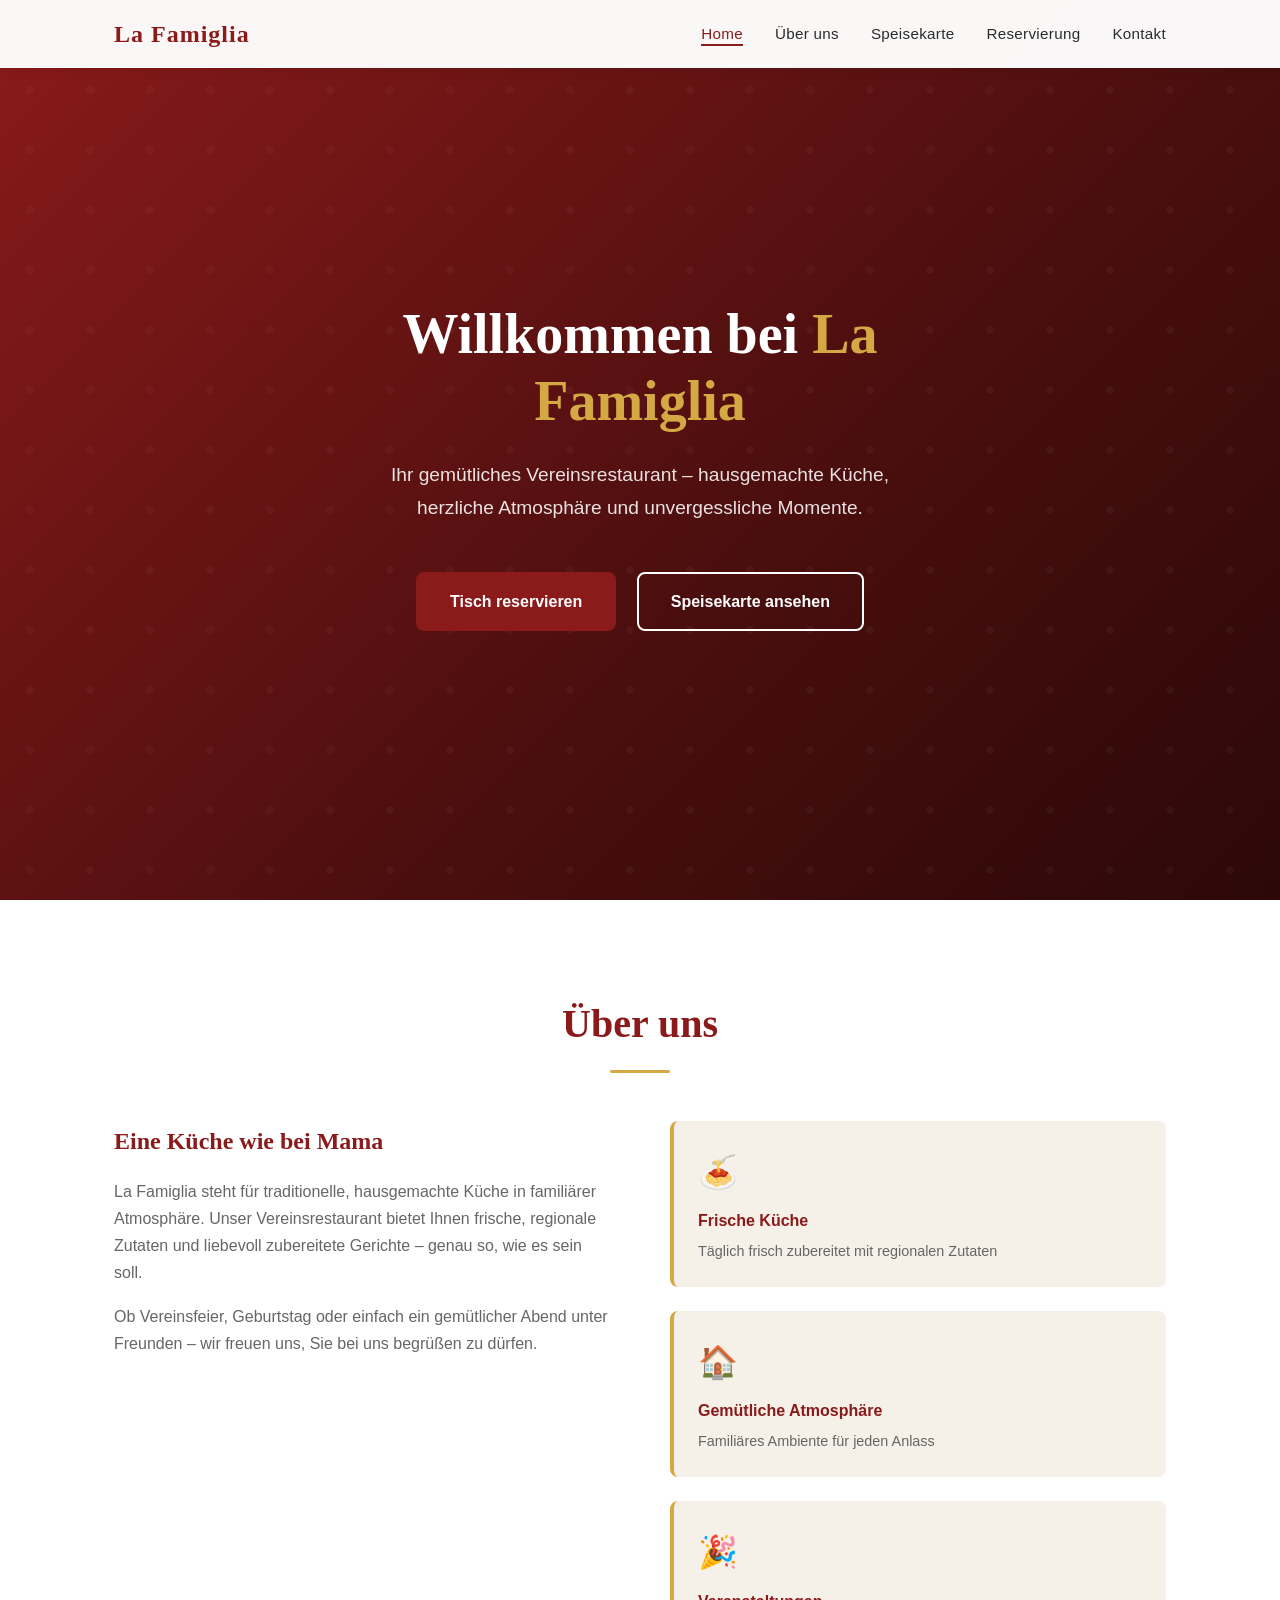
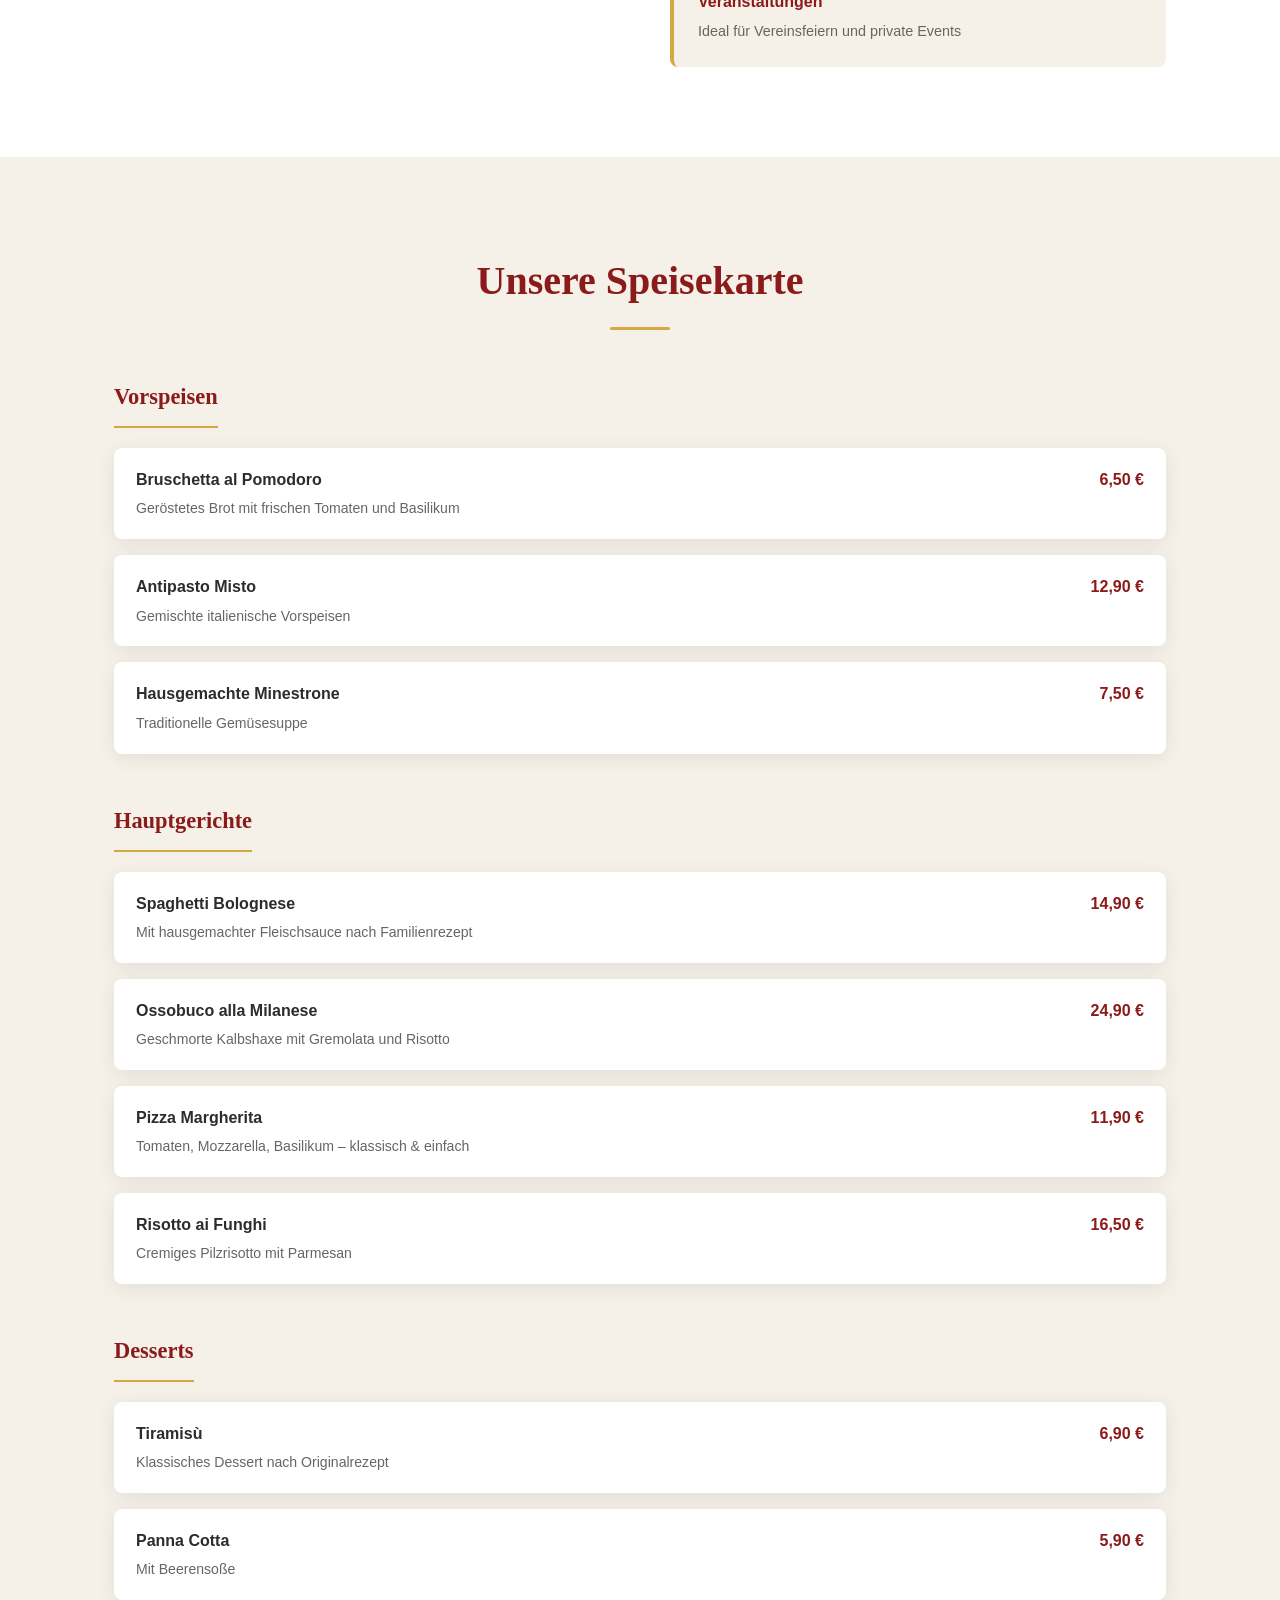
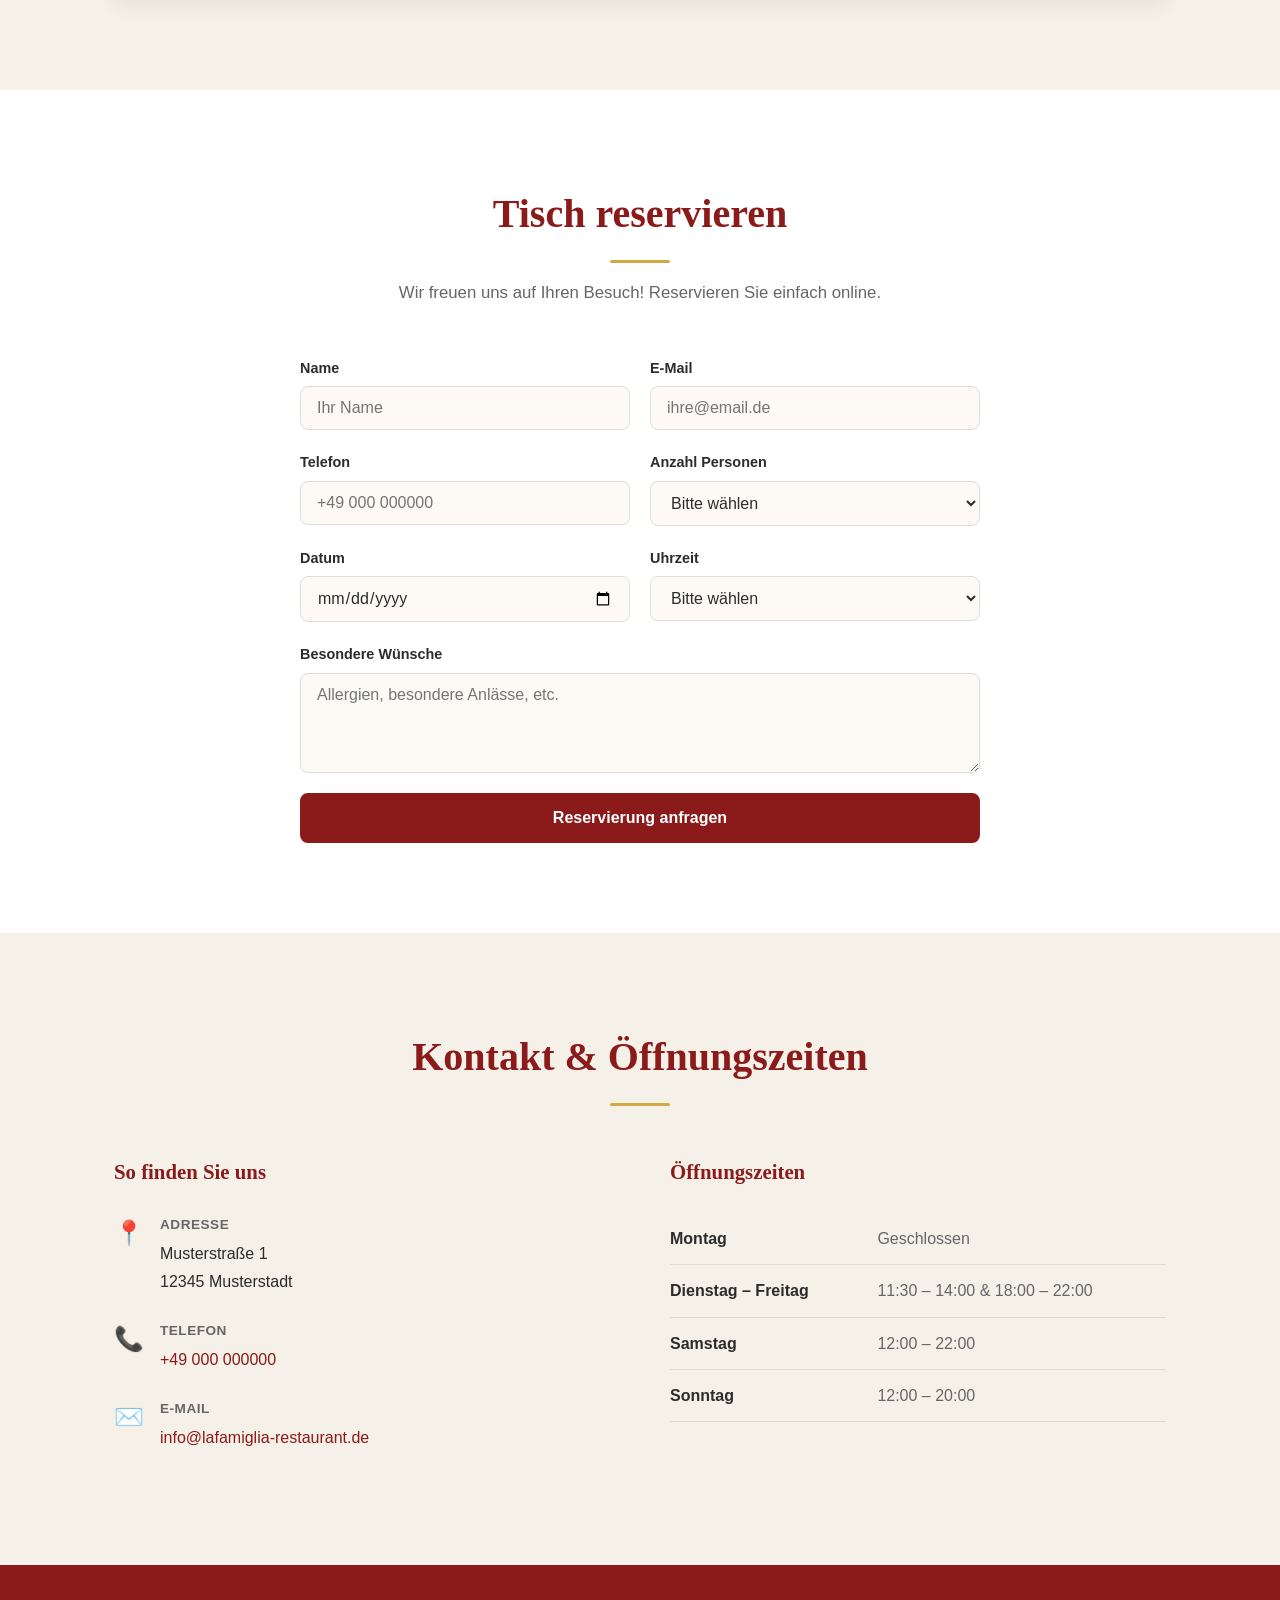
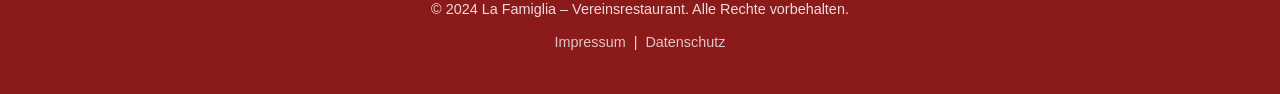
==== index.html @ 535307a6 "Add La Famiglia Vereinsrestaurant website (HTML, CSS, JS) Co-authored-by: MartinKnoerzer <259041516+" ====
<!DOCTYPE html>
<html lang="de">
<head>
    <meta charset="UTF-8">
    <meta name="viewport" content="width=device-width, initial-scale=1.0">
    <title>La Famiglia – Vereinsrestaurant</title>
    <link rel="stylesheet" href="styles.css">
</head>
<body>

    <!-- Navigation -->
    <nav class="navbar">
        <div class="nav-container">
            <div class="nav-logo">
                <span class="logo-text">La Famiglia</span>
            </div>
            <ul class="nav-links">
                <li><a href="#home">Home</a></li>
                <li><a href="#about">Über uns</a></li>
                <li><a href="#menu">Speisekarte</a></li>
                <li><a href="#reservierung">Reservierung</a></li>
                <li><a href="#kontakt">Kontakt</a></li>
            </ul>
            <button class="nav-toggle" aria-label="Menü öffnen">&#9776;</button>
        </div>
    </nav>

    <!-- Hero Section -->
    <section id="home" class="hero">
        <div class="hero-content">
            <h1>Willkommen bei <span class="highlight">La Famiglia</span></h1>
            <p>Ihr gemütliches Vereinsrestaurant – hausgemachte Küche, herzliche Atmosphäre und unvergessliche Momente.</p>
            <a href="#reservierung" class="btn btn-primary">Tisch reservieren</a>
            <a href="#menu" class="btn btn-secondary">Speisekarte ansehen</a>
        </div>
    </section>

    <!-- About Section -->
    <section id="about" class="section about">
        <div class="container">
            <h2 class="section-title">Über uns</h2>
            <div class="about-grid">
                <div class="about-text">
                    <h3>Eine Küche wie bei Mama</h3>
                    <p>
                        La Famiglia steht für traditionelle, hausgemachte Küche in familiärer Atmosphäre.
                        Unser Vereinsrestaurant bietet Ihnen frische, regionale Zutaten und liebevoll
                        zubereitete Gerichte – genau so, wie es sein soll.
                    </p>
                    <p>
                        Ob Vereinsfeier, Geburtstag oder einfach ein gemütlicher Abend unter Freunden –
                        wir freuen uns, Sie bei uns begrüßen zu dürfen.
                    </p>
                </div>
                <div class="about-features">
                    <div class="feature">
                        <span class="feature-icon">🍝</span>
                        <h4>Frische Küche</h4>
                        <p>Täglich frisch zubereitet mit regionalen Zutaten</p>
                    </div>
                    <div class="feature">
                        <span class="feature-icon">🏠</span>
                        <h4>Gemütliche Atmosphäre</h4>
                        <p>Familiäres Ambiente für jeden Anlass</p>
                    </div>
                    <div class="feature">
                        <span class="feature-icon">🎉</span>
                        <h4>Veranstaltungen</h4>
                        <p>Ideal für Vereinsfeiern und private Events</p>
                    </div>
                </div>
            </div>
        </div>
    </section>

    <!-- Menu Section -->
    <section id="menu" class="section menu">
        <div class="container">
            <h2 class="section-title">Unsere Speisekarte</h2>
            <div class="menu-categories">
                <div class="menu-category">
                    <h3>Vorspeisen</h3>
                    <div class="menu-items">
                        <div class="menu-item">
                            <div class="menu-item-info">
                                <span class="menu-item-name">Bruschetta al Pomodoro</span>
                                <span class="menu-item-desc">Geröstetes Brot mit frischen Tomaten und Basilikum</span>
                            </div>
                            <span class="menu-item-price">6,50 €</span>
                        </div>
                        <div class="menu-item">
                            <div class="menu-item-info">
                                <span class="menu-item-name">Antipasto Misto</span>
                                <span class="menu-item-desc">Gemischte italienische Vorspeisen</span>
                            </div>
                            <span class="menu-item-price">12,90 €</span>
                        </div>
                        <div class="menu-item">
                            <div class="menu-item-info">
                                <span class="menu-item-name">Hausgemachte Minestrone</span>
                                <span class="menu-item-desc">Traditionelle Gemüsesuppe</span>
                            </div>
                            <span class="menu-item-price">7,50 €</span>
                        </div>
                    </div>
                </div>

                <div class="menu-category">
                    <h3>Hauptgerichte</h3>
                    <div class="menu-items">
                        <div class="menu-item">
                            <div class="menu-item-info">
                                <span class="menu-item-name">Spaghetti Bolognese</span>
                                <span class="menu-item-desc">Mit hausgemachter Fleischsauce nach Familienrezept</span>
                            </div>
                            <span class="menu-item-price">14,90 €</span>
                        </div>
                        <div class="menu-item">
                            <div class="menu-item-info">
                                <span class="menu-item-name">Ossobuco alla Milanese</span>
                                <span class="menu-item-desc">Geschmorte Kalbshaxe mit Gremolata und Risotto</span>
                            </div>
                            <span class="menu-item-price">24,90 €</span>
                        </div>
                        <div class="menu-item">
                            <div class="menu-item-info">
                                <span class="menu-item-name">Pizza Margherita</span>
                                <span class="menu-item-desc">Tomaten, Mozzarella, Basilikum – klassisch &amp; einfach</span>
                            </div>
                            <span class="menu-item-price">11,90 €</span>
                        </div>
                        <div class="menu-item">
                            <div class="menu-item-info">
                                <span class="menu-item-name">Risotto ai Funghi</span>
                                <span class="menu-item-desc">Cremiges Pilzrisotto mit Parmesan</span>
                            </div>
                            <span class="menu-item-price">16,50 €</span>
                        </div>
                    </div>
                </div>

                <div class="menu-category">
                    <h3>Desserts</h3>
                    <div class="menu-items">
                        <div class="menu-item">
                            <div class="menu-item-info">
                                <span class="menu-item-name">Tiramisù</span>
                                <span class="menu-item-desc">Klassisches Dessert nach Originalrezept</span>
                            </div>
                            <span class="menu-item-price">6,90 €</span>
                        </div>
                        <div class="menu-item">
                            <div class="menu-item-info">
                                <span class="menu-item-name">Panna Cotta</span>
                                <span class="menu-item-desc">Mit Beerensoße</span>
                            </div>
                            <span class="menu-item-price">5,90 €</span>
                        </div>
                    </div>
                </div>
            </div>
        </div>
    </section>

    <!-- Reservierung Section -->
    <section id="reservierung" class="section reservierung">
        <div class="container">
            <h2 class="section-title">Tisch reservieren</h2>
            <p class="section-subtitle">Wir freuen uns auf Ihren Besuch! Reservieren Sie einfach online.</p>
            <form class="reservation-form" action="#" method="post">
                <div class="form-row">
                    <div class="form-group">
                        <label for="name">Name</label>
                        <input type="text" id="name" name="name" placeholder="Ihr Name" required>
                    </div>
                    <div class="form-group">
                        <label for="email">E-Mail</label>
                        <input type="email" id="email" name="email" placeholder="ihre@email.de" required>
                    </div>
                </div>
                <div class="form-row">
                    <div class="form-group">
                        <label for="telefon">Telefon</label>
                        <input type="tel" id="telefon" name="telefon" placeholder="+49 000 000000">
                    </div>
                    <div class="form-group">
                        <label for="personen">Anzahl Personen</label>
                        <select id="personen" name="personen" required>
                            <option value="">Bitte wählen</option>
                            <option value="1">1 Person</option>
                            <option value="2">2 Personen</option>
                            <option value="3">3 Personen</option>
                            <option value="4">4 Personen</option>
                            <option value="5">5 Personen</option>
                            <option value="6">6 Personen</option>
                            <option value="7+">7+ Personen</option>
                        </select>
                    </div>
                </div>
                <div class="form-row">
                    <div class="form-group">
                        <label for="datum">Datum</label>
                        <input type="date" id="datum" name="datum" required>
                    </div>
                    <div class="form-group">
                        <label for="uhrzeit">Uhrzeit</label>
                        <select id="uhrzeit" name="uhrzeit" required>
                            <option value="">Bitte wählen</option>
                            <option value="11:30">11:30 Uhr</option>
                            <option value="12:00">12:00 Uhr</option>
                            <option value="12:30">12:30 Uhr</option>
                            <option value="13:00">13:00 Uhr</option>
                            <option value="18:00">18:00 Uhr</option>
                            <option value="18:30">18:30 Uhr</option>
                            <option value="19:00">19:00 Uhr</option>
                            <option value="19:30">19:30 Uhr</option>
                            <option value="20:00">20:00 Uhr</option>
                            <option value="20:30">20:30 Uhr</option>
                        </select>
                    </div>
                </div>
                <div class="form-group">
                    <label for="nachricht">Besondere Wünsche</label>
                    <textarea id="nachricht" name="nachricht" rows="4" placeholder="Allergien, besondere Anlässe, etc."></textarea>
                </div>
                <button type="submit" class="btn btn-primary btn-full">Reservierung anfragen</button>
            </form>
        </div>
    </section>

    <!-- Kontakt Section -->
    <section id="kontakt" class="section kontakt">
        <div class="container">
            <h2 class="section-title">Kontakt &amp; Öffnungszeiten</h2>
            <div class="kontakt-grid">
                <div class="kontakt-info">
                    <h3>So finden Sie uns</h3>
                    <div class="kontakt-item">
                        <span class="kontakt-icon">📍</span>
                        <div>
                            <strong>Adresse</strong>
                            <p>Musterstraße 1<br>12345 Musterstadt</p>
                        </div>
                    </div>
                    <div class="kontakt-item">
                        <span class="kontakt-icon">📞</span>
                        <div>
                            <strong>Telefon</strong>
                            <p><a href="tel:+490000000000">+49 000 000000</a></p>
                        </div>
                    </div>
                    <div class="kontakt-item">
                        <span class="kontakt-icon">✉️</span>
                        <div>
                            <strong>E-Mail</strong>
                            <p><a href="mailto:info@lafamiglia-restaurant.de">info@lafamiglia-restaurant.de</a></p>
                        </div>
                    </div>
                </div>
                <div class="oeffnungszeiten">
                    <h3>Öffnungszeiten</h3>
                    <table class="oeffnungszeiten-table">
                        <tbody>
                            <tr>
                                <td>Montag</td>
                                <td>Geschlossen</td>
                            </tr>
                            <tr>
                                <td>Dienstag – Freitag</td>
                                <td>11:30 – 14:00 &amp; 18:00 – 22:00</td>
                            </tr>
                            <tr>
                                <td>Samstag</td>
                                <td>12:00 – 22:00</td>
                            </tr>
                            <tr>
                                <td>Sonntag</td>
                                <td>12:00 – 20:00</td>
                            </tr>
                        </tbody>
                    </table>
                </div>
            </div>
        </div>
    </section>

    <!-- Footer -->
    <footer class="footer">
        <div class="container">
            <p>&copy; 2024 La Famiglia – Vereinsrestaurant. Alle Rechte vorbehalten.</p>
            <p>
                <a href="#">Impressum</a> |
                <a href="#">Datenschutz</a>
            </p>
        </div>
    </footer>

    <script src="script.js"></script>
</body>
</html>
---- styles.css ----
/* ===========================
   La Famiglia – Vereinsrestaurant
   Stylesheet
   =========================== */

/* --- Reset & Base --- */
*, *::before, *::after {
    box-sizing: border-box;
    margin: 0;
    padding: 0;
}

:root {
    --color-primary: #8b1a1a;
    --color-primary-dark: #6b1313;
    --color-secondary: #f5f0e8;
    --color-accent: #d4a843;
    --color-text: #2c2c2c;
    --color-text-light: #666;
    --color-white: #ffffff;
    --color-bg: #fdfaf5;
    --font-heading: 'Georgia', serif;
    --font-body: 'Segoe UI', Arial, sans-serif;
    --border-radius: 8px;
    --shadow: 0 4px 20px rgba(0, 0, 0, 0.08);
    --shadow-hover: 0 8px 30px rgba(0, 0, 0, 0.15);
    --transition: 0.3s ease;
}

html {
    scroll-behavior: smooth;
}

body {
    font-family: var(--font-body);
    color: var(--color-text);
    background-color: var(--color-bg);
    line-height: 1.7;
}

a {
    color: var(--color-primary);
    text-decoration: none;
    transition: color var(--transition);
}

a:hover {
    color: var(--color-primary-dark);
}

.container {
    max-width: 1100px;
    margin: 0 auto;
    padding: 0 24px;
}

/* --- Buttons --- */
.btn {
    display: inline-block;
    padding: 14px 32px;
    border-radius: var(--border-radius);
    font-size: 1rem;
    font-weight: 600;
    cursor: pointer;
    transition: background-color var(--transition), color var(--transition), box-shadow var(--transition);
    border: 2px solid transparent;
    text-align: center;
}

.btn-primary {
    background-color: var(--color-primary);
    color: var(--color-white);
    border-color: var(--color-primary);
}

.btn-primary:hover {
    background-color: var(--color-primary-dark);
    border-color: var(--color-primary-dark);
    color: var(--color-white);
    box-shadow: var(--shadow-hover);
}

.btn-secondary {
    background-color: transparent;
    color: var(--color-white);
    border-color: var(--color-white);
}

.btn-secondary:hover {
    background-color: var(--color-white);
    color: var(--color-primary);
}

.btn-full {
    width: 100%;
}

/* --- Navigation --- */
.navbar {
    position: fixed;
    top: 0;
    left: 0;
    right: 0;
    z-index: 1000;
    background-color: rgba(255, 255, 255, 0.97);
    box-shadow: 0 2px 12px rgba(0, 0, 0, 0.08);
}

.nav-container {
    max-width: 1100px;
    margin: 0 auto;
    padding: 0 24px;
    display: flex;
    align-items: center;
    justify-content: space-between;
    height: 68px;
}

.nav-logo .logo-text {
    font-family: var(--font-heading);
    font-size: 1.5rem;
    font-weight: bold;
    color: var(--color-primary);
    letter-spacing: 1px;
}

.nav-links {
    display: flex;
    list-style: none;
    gap: 32px;
}

.nav-links a {
    color: var(--color-text);
    font-weight: 500;
    font-size: 0.95rem;
    letter-spacing: 0.3px;
    padding-bottom: 2px;
    border-bottom: 2px solid transparent;
    transition: color var(--transition), border-color var(--transition);
}

.nav-links a:hover {
    color: var(--color-primary);
    border-bottom-color: var(--color-primary);
}

.nav-toggle {
    display: none;
    background: none;
    border: none;
    font-size: 1.5rem;
    cursor: pointer;
    color: var(--color-primary);
}

/* --- Hero --- */
.hero {
    min-height: 100vh;
    background: linear-gradient(135deg, var(--color-primary) 0%, #4a0e0e 60%, #2c0808 100%);
    display: flex;
    align-items: center;
    justify-content: center;
    text-align: center;
    padding: 100px 24px 60px;
    position: relative;
    overflow: hidden;
}

.hero::before {
    content: '';
    position: absolute;
    inset: 0;
    background: url("data:image/svg+xml,%3Csvg width='60' height='60' viewBox='0 0 60 60' xmlns='http://www.w3.org/2000/svg'%3E%3Cg fill='none' fill-rule='evenodd'%3E%3Cg fill='%23ffffff' fill-opacity='0.03'%3E%3Ccircle cx='30' cy='30' r='4'/%3E%3C/g%3E%3C/g%3E%3C/svg%3E");
}

.hero-content {
    position: relative;
    z-index: 1;
    max-width: 700px;
}

.hero-content h1 {
    font-family: var(--font-heading);
    font-size: clamp(2.2rem, 5vw, 3.5rem);
    color: var(--color-white);
    margin-bottom: 24px;
    line-height: 1.2;
}

.hero-content .highlight {
    color: var(--color-accent);
}

.hero-content p {
    font-size: 1.2rem;
    color: rgba(255, 255, 255, 0.88);
    margin-bottom: 40px;
    max-width: 560px;
    margin-left: auto;
    margin-right: auto;
}

.hero-content .btn {
    margin: 8px;
}

/* --- Sections --- */
.section {
    padding: 90px 0;
}

.section-title {
    font-family: var(--font-heading);
    font-size: clamp(1.8rem, 4vw, 2.5rem);
    color: var(--color-primary);
    text-align: center;
    margin-bottom: 16px;
}

.section-title::after {
    content: '';
    display: block;
    width: 60px;
    height: 3px;
    background-color: var(--color-accent);
    margin: 12px auto 0;
    border-radius: 2px;
}

.section-subtitle {
    text-align: center;
    color: var(--color-text-light);
    font-size: 1.05rem;
    margin-bottom: 48px;
}

/* --- About --- */
.about {
    background-color: var(--color-white);
}

.about-grid {
    display: grid;
    grid-template-columns: 1fr 1fr;
    gap: 60px;
    align-items: start;
    margin-top: 48px;
}

.about-text h3 {
    font-family: var(--font-heading);
    font-size: 1.5rem;
    color: var(--color-primary);
    margin-bottom: 16px;
}

.about-text p {
    color: var(--color-text-light);
    margin-bottom: 16px;
}

.about-features {
    display: grid;
    gap: 24px;
}

.feature {
    background: var(--color-secondary);
    padding: 24px;
    border-radius: var(--border-radius);
    border-left: 4px solid var(--color-accent);
}

.feature-icon {
    font-size: 2rem;
    display: block;
    margin-bottom: 8px;
}

.feature h4 {
    font-size: 1rem;
    font-weight: 700;
    color: var(--color-primary);
    margin-bottom: 4px;
}

.feature p {
    font-size: 0.9rem;
    color: var(--color-text-light);
}

/* --- Menu --- */
.menu {
    background-color: var(--color-secondary);
}

.menu-categories {
    margin-top: 48px;
    display: grid;
    gap: 48px;
}

.menu-category h3 {
    font-family: var(--font-heading);
    font-size: 1.4rem;
    color: var(--color-primary);
    margin-bottom: 20px;
    padding-bottom: 10px;
    border-bottom: 2px solid var(--color-accent);
    display: inline-block;
}

.menu-items {
    display: grid;
    gap: 16px;
}

.menu-item {
    display: flex;
    justify-content: space-between;
    align-items: flex-start;
    background: var(--color-white);
    padding: 18px 22px;
    border-radius: var(--border-radius);
    box-shadow: var(--shadow);
    gap: 16px;
    transition: box-shadow var(--transition);
}

.menu-item:hover {
    box-shadow: var(--shadow-hover);
}

.menu-item-info {
    display: flex;
    flex-direction: column;
}

.menu-item-name {
    font-weight: 700;
    color: var(--color-text);
    margin-bottom: 4px;
}

.menu-item-desc {
    font-size: 0.88rem;
    color: var(--color-text-light);
}

.menu-item-price {
    font-weight: 700;
    color: var(--color-primary);
    white-space: nowrap;
    font-size: 1rem;
}

/* --- Reservierung --- */
.reservierung {
    background-color: var(--color-white);
}

.reservation-form {
    max-width: 680px;
    margin: 48px auto 0;
    display: grid;
    gap: 20px;
}

.form-row {
    display: grid;
    grid-template-columns: 1fr 1fr;
    gap: 20px;
}

.form-group {
    display: flex;
    flex-direction: column;
    gap: 6px;
}

.form-group label {
    font-weight: 600;
    font-size: 0.9rem;
    color: var(--color-text);
}

.form-group input,
.form-group select,
.form-group textarea {
    padding: 12px 16px;
    border: 1.5px solid #ddd;
    border-radius: var(--border-radius);
    font-size: 1rem;
    font-family: var(--font-body);
    color: var(--color-text);
    background-color: var(--color-bg);
    transition: border-color var(--transition), box-shadow var(--transition);
}

.form-group input:focus,
.form-group select:focus,
.form-group textarea:focus {
    outline: none;
    border-color: var(--color-primary);
    box-shadow: 0 0 0 3px rgba(139, 26, 26, 0.1);
}

.form-group textarea {
    resize: vertical;
    min-height: 100px;
}

/* --- Kontakt --- */
.kontakt {
    background-color: var(--color-secondary);
}

.kontakt-grid {
    display: grid;
    grid-template-columns: 1fr 1fr;
    gap: 60px;
    margin-top: 48px;
}

.kontakt-info h3,
.oeffnungszeiten h3 {
    font-family: var(--font-heading);
    font-size: 1.3rem;
    color: var(--color-primary);
    margin-bottom: 24px;
}

.kontakt-item {
    display: flex;
    gap: 16px;
    margin-bottom: 24px;
}

.kontakt-icon {
    font-size: 1.5rem;
    flex-shrink: 0;
}

.kontakt-item strong {
    display: block;
    font-size: 0.85rem;
    text-transform: uppercase;
    letter-spacing: 0.5px;
    color: var(--color-text-light);
    margin-bottom: 4px;
}

.kontakt-item p {
    color: var(--color-text);
}

.oeffnungszeiten-table {
    width: 100%;
    border-collapse: collapse;
}

.oeffnungszeiten-table td {
    padding: 12px 0;
    border-bottom: 1px solid #ddd;
    vertical-align: top;
}

.oeffnungszeiten-table td:first-child {
    font-weight: 600;
    color: var(--color-text);
    padding-right: 16px;
    white-space: nowrap;
}

.oeffnungszeiten-table td:last-child {
    color: var(--color-text-light);
}

/* --- Footer --- */
.footer {
    background-color: var(--color-primary);
    color: rgba(255, 255, 255, 0.85);
    text-align: center;
    padding: 32px 24px;
}

.footer p {
    margin-bottom: 8px;
    font-size: 0.9rem;
}

.footer a {
    color: rgba(255, 255, 255, 0.75);
    margin: 0 4px;
    transition: color var(--transition);
}

.footer a:hover {
    color: var(--color-white);
}

/* --- Responsive --- */
@media (max-width: 768px) {
    .nav-links {
        display: none;
        position: absolute;
        top: 68px;
        left: 0;
        right: 0;
        background: var(--color-white);
        flex-direction: column;
        padding: 16px 24px;
        gap: 0;
        box-shadow: 0 4px 12px rgba(0, 0, 0, 0.1);
    }

    .nav-links.open {
        display: flex;
    }

    .nav-links li a {
        display: block;
        padding: 12px 0;
        border-bottom: 1px solid #eee;
    }

    .nav-toggle {
        display: block;
    }

    .about-grid,
    .kontakt-grid {
        grid-template-columns: 1fr;
        gap: 40px;
    }

    .form-row {
        grid-template-columns: 1fr;
    }
}

@media (max-width: 480px) {
    .hero-content h1 {
        font-size: 1.9rem;
    }

    .hero-content p {
        font-size: 1rem;
    }

    .btn {
        padding: 12px 22px;
        font-size: 0.95rem;
    }

    .menu-item {
        flex-direction: column;
    }

    .menu-item-price {
        align-self: flex-end;
    }
}
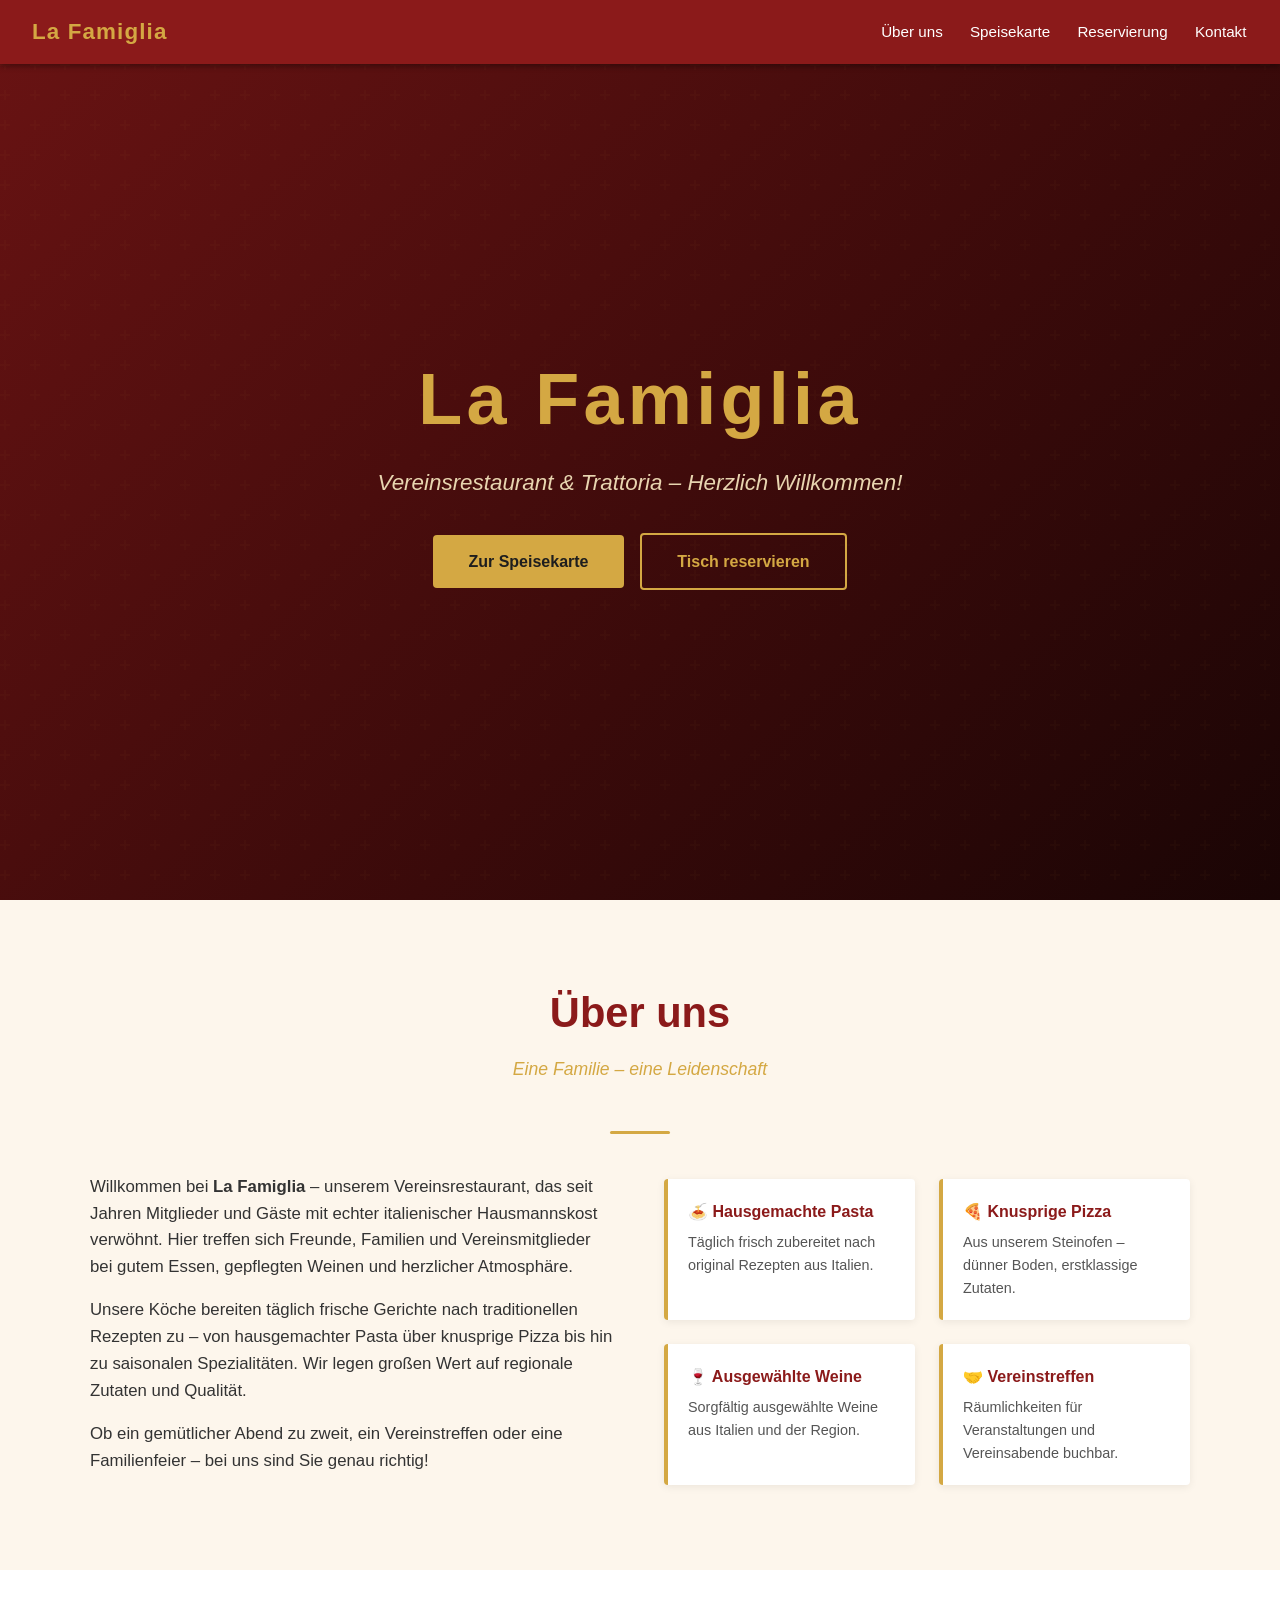
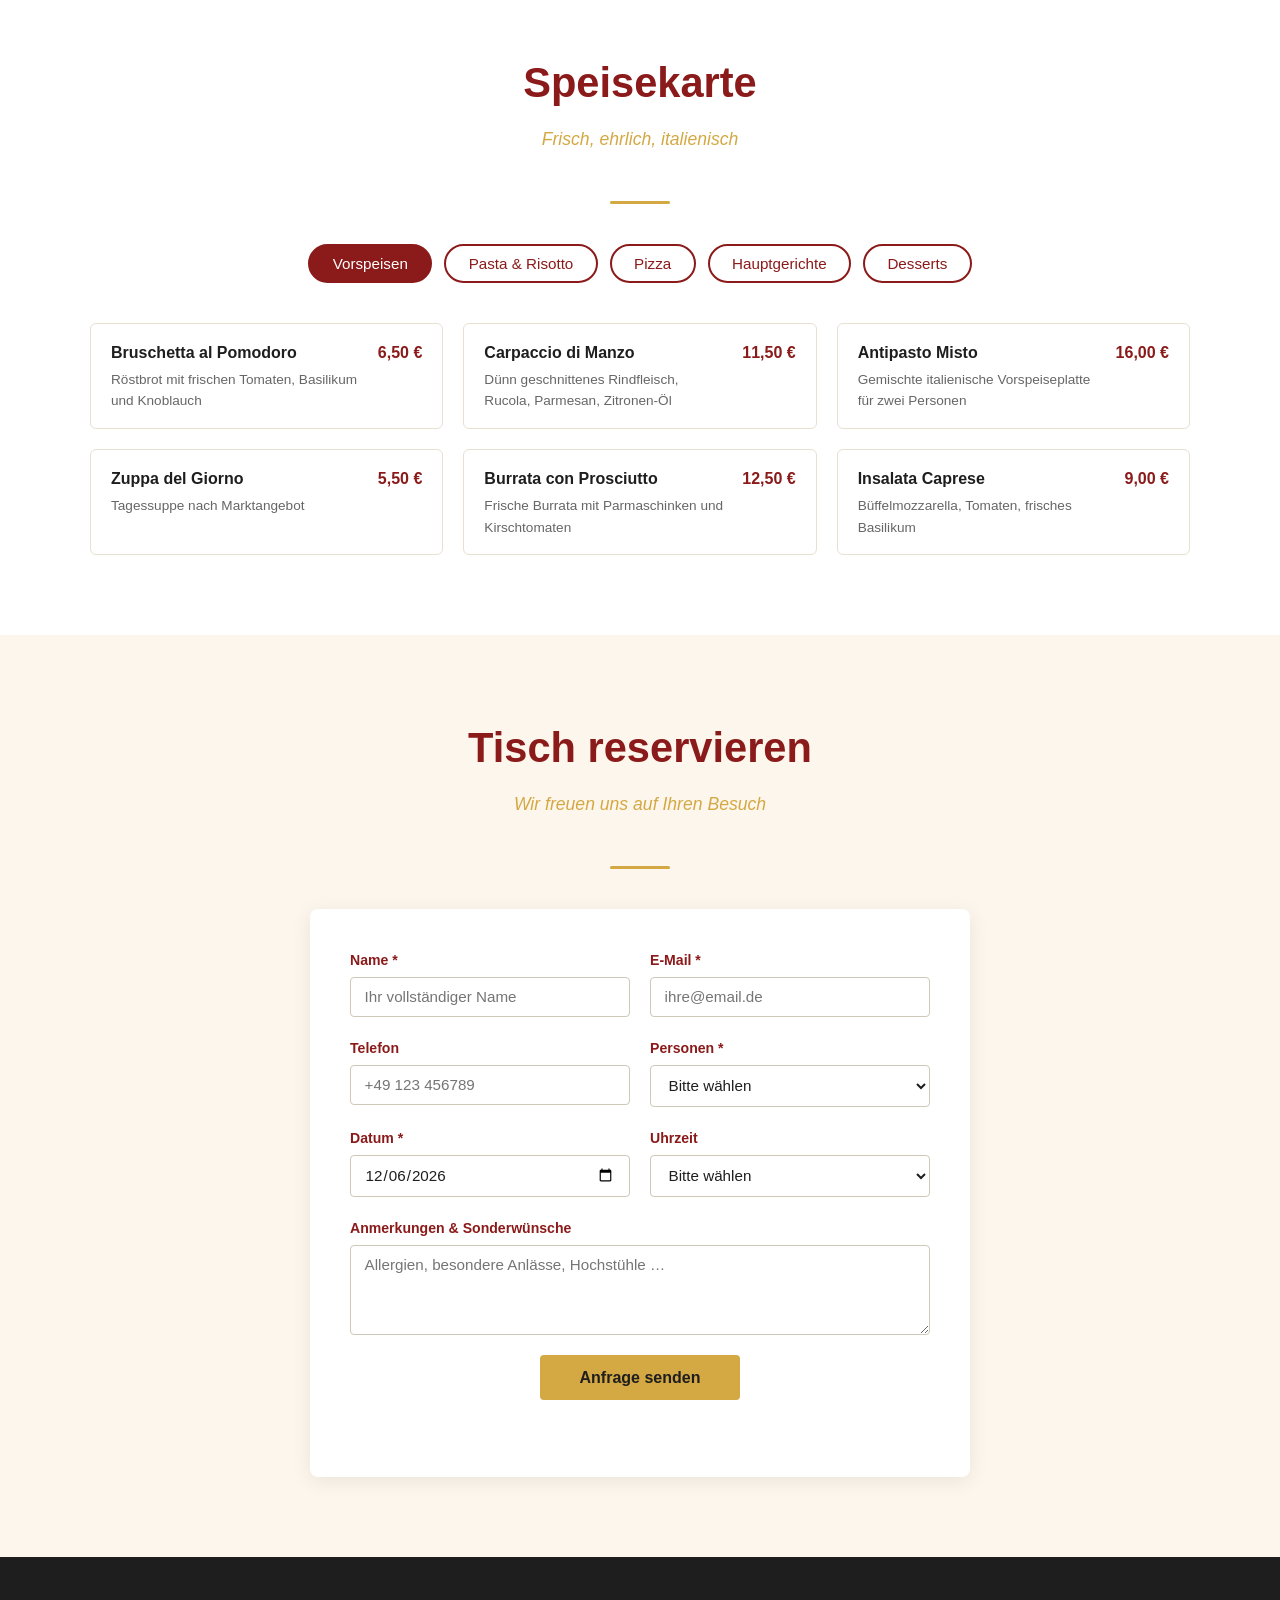
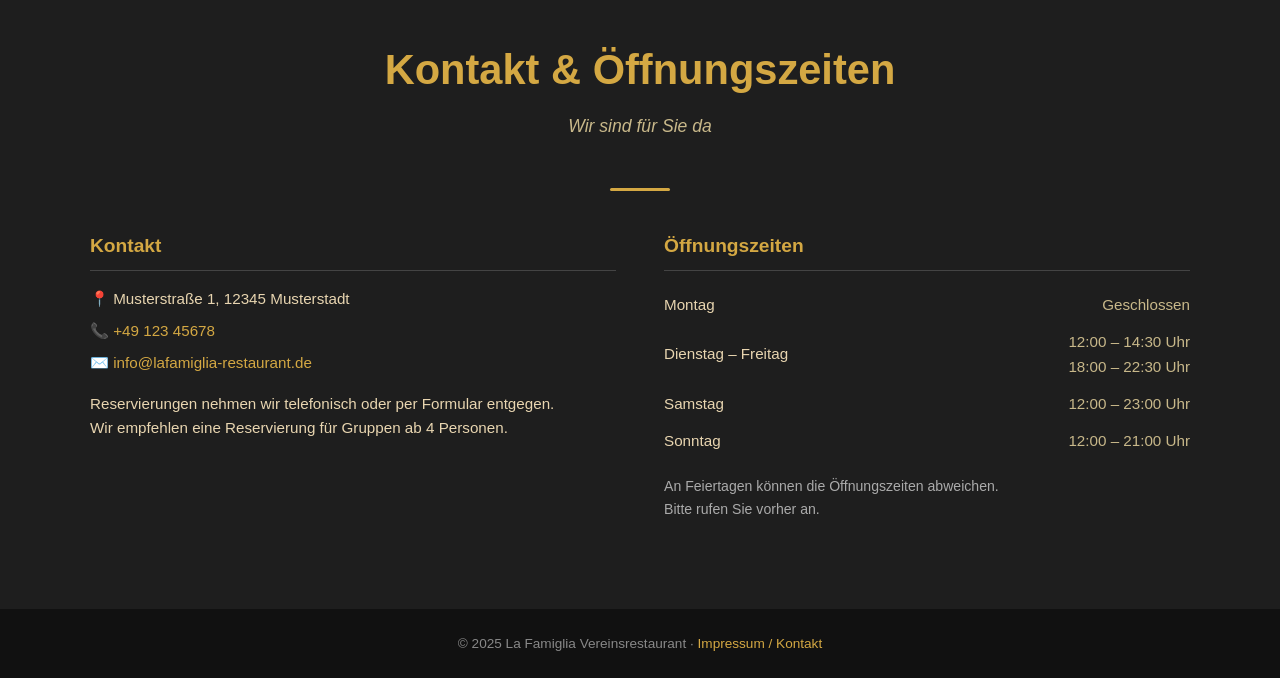
==== commit eea68589: "Add La Famiglia Vereinsrestaurant static website Co-authored-by: MartinKnoerzer <259041516+MartinKno" ====
--- a/index.html
+++ b/index.html
@@ -1,300 +1,419 @@
 <!DOCTYPE html>
 <html lang="de">
 <head>
-    <meta charset="UTF-8">
-    <meta name="viewport" content="width=device-width, initial-scale=1.0">
-    <title>La Famiglia – Vereinsrestaurant</title>
-    <link rel="stylesheet" href="styles.css">
+  <meta charset="UTF-8" />
+  <meta name="viewport" content="width=device-width, initial-scale=1.0" />
+  <meta name="description" content="La Famiglia Vereinsrestaurant – authentische italienische Küche in entspannter Atmosphäre." />
+  <title>La Famiglia – Vereinsrestaurant</title>
+  <link rel="stylesheet" href="styles.css" />
 </head>
 <body>
 
-    <!-- Navigation -->
-    <nav class="navbar">
-        <div class="nav-container">
-            <div class="nav-logo">
-                <span class="logo-text">La Famiglia</span>
-            </div>
-            <ul class="nav-links">
-                <li><a href="#home">Home</a></li>
-                <li><a href="#about">Über uns</a></li>
-                <li><a href="#menu">Speisekarte</a></li>
-                <li><a href="#reservierung">Reservierung</a></li>
-                <li><a href="#kontakt">Kontakt</a></li>
-            </ul>
-            <button class="nav-toggle" aria-label="Menü öffnen">&#9776;</button>
-        </div>
-    </nav>
-
-    <!-- Hero Section -->
-    <section id="home" class="hero">
-        <div class="hero-content">
-            <h1>Willkommen bei <span class="highlight">La Famiglia</span></h1>
-            <p>Ihr gemütliches Vereinsrestaurant – hausgemachte Küche, herzliche Atmosphäre und unvergessliche Momente.</p>
-            <a href="#reservierung" class="btn btn-primary">Tisch reservieren</a>
-            <a href="#menu" class="btn btn-secondary">Speisekarte ansehen</a>
-        </div>
-    </section>
-
-    <!-- About Section -->
-    <section id="about" class="section about">
-        <div class="container">
-            <h2 class="section-title">Über uns</h2>
-            <div class="about-grid">
-                <div class="about-text">
-                    <h3>Eine Küche wie bei Mama</h3>
-                    <p>
-                        La Famiglia steht für traditionelle, hausgemachte Küche in familiärer Atmosphäre.
-                        Unser Vereinsrestaurant bietet Ihnen frische, regionale Zutaten und liebevoll
-                        zubereitete Gerichte – genau so, wie es sein soll.
-                    </p>
-                    <p>
-                        Ob Vereinsfeier, Geburtstag oder einfach ein gemütlicher Abend unter Freunden –
-                        wir freuen uns, Sie bei uns begrüßen zu dürfen.
-                    </p>
-                </div>
-                <div class="about-features">
-                    <div class="feature">
-                        <span class="feature-icon">🍝</span>
-                        <h4>Frische Küche</h4>
-                        <p>Täglich frisch zubereitet mit regionalen Zutaten</p>
-                    </div>
-                    <div class="feature">
-                        <span class="feature-icon">🏠</span>
-                        <h4>Gemütliche Atmosphäre</h4>
-                        <p>Familiäres Ambiente für jeden Anlass</p>
-                    </div>
-                    <div class="feature">
-                        <span class="feature-icon">🎉</span>
-                        <h4>Veranstaltungen</h4>
-                        <p>Ideal für Vereinsfeiern und private Events</p>
-                    </div>
-                </div>
-            </div>
-        </div>
-    </section>
-
-    <!-- Menu Section -->
-    <section id="menu" class="section menu">
-        <div class="container">
-            <h2 class="section-title">Unsere Speisekarte</h2>
-            <div class="menu-categories">
-                <div class="menu-category">
-                    <h3>Vorspeisen</h3>
-                    <div class="menu-items">
-                        <div class="menu-item">
-                            <div class="menu-item-info">
-                                <span class="menu-item-name">Bruschetta al Pomodoro</span>
-                                <span class="menu-item-desc">Geröstetes Brot mit frischen Tomaten und Basilikum</span>
-                            </div>
-                            <span class="menu-item-price">6,50 €</span>
-                        </div>
-                        <div class="menu-item">
-                            <div class="menu-item-info">
-                                <span class="menu-item-name">Antipasto Misto</span>
-                                <span class="menu-item-desc">Gemischte italienische Vorspeisen</span>
-                            </div>
-                            <span class="menu-item-price">12,90 €</span>
-                        </div>
-                        <div class="menu-item">
-                            <div class="menu-item-info">
-                                <span class="menu-item-name">Hausgemachte Minestrone</span>
-                                <span class="menu-item-desc">Traditionelle Gemüsesuppe</span>
-                            </div>
-                            <span class="menu-item-price">7,50 €</span>
-                        </div>
-                    </div>
-                </div>
-
-                <div class="menu-category">
-                    <h3>Hauptgerichte</h3>
-                    <div class="menu-items">
-                        <div class="menu-item">
-                            <div class="menu-item-info">
-                                <span class="menu-item-name">Spaghetti Bolognese</span>
-                                <span class="menu-item-desc">Mit hausgemachter Fleischsauce nach Familienrezept</span>
-                            </div>
-                            <span class="menu-item-price">14,90 €</span>
-                        </div>
-                        <div class="menu-item">
-                            <div class="menu-item-info">
-                                <span class="menu-item-name">Ossobuco alla Milanese</span>
-                                <span class="menu-item-desc">Geschmorte Kalbshaxe mit Gremolata und Risotto</span>
-                            </div>
-                            <span class="menu-item-price">24,90 €</span>
-                        </div>
-                        <div class="menu-item">
-                            <div class="menu-item-info">
-                                <span class="menu-item-name">Pizza Margherita</span>
-                                <span class="menu-item-desc">Tomaten, Mozzarella, Basilikum – klassisch &amp; einfach</span>
-                            </div>
-                            <span class="menu-item-price">11,90 €</span>
-                        </div>
-                        <div class="menu-item">
-                            <div class="menu-item-info">
-                                <span class="menu-item-name">Risotto ai Funghi</span>
-                                <span class="menu-item-desc">Cremiges Pilzrisotto mit Parmesan</span>
-                            </div>
-                            <span class="menu-item-price">16,50 €</span>
-                        </div>
-                    </div>
-                </div>
-
-                <div class="menu-category">
-                    <h3>Desserts</h3>
-                    <div class="menu-items">
-                        <div class="menu-item">
-                            <div class="menu-item-info">
-                                <span class="menu-item-name">Tiramisù</span>
-                                <span class="menu-item-desc">Klassisches Dessert nach Originalrezept</span>
-                            </div>
-                            <span class="menu-item-price">6,90 €</span>
-                        </div>
-                        <div class="menu-item">
-                            <div class="menu-item-info">
-                                <span class="menu-item-name">Panna Cotta</span>
-                                <span class="menu-item-desc">Mit Beerensoße</span>
-                            </div>
-                            <span class="menu-item-price">5,90 €</span>
-                        </div>
-                    </div>
-                </div>
-            </div>
-        </div>
-    </section>
-
-    <!-- Reservierung Section -->
-    <section id="reservierung" class="section reservierung">
-        <div class="container">
-            <h2 class="section-title">Tisch reservieren</h2>
-            <p class="section-subtitle">Wir freuen uns auf Ihren Besuch! Reservieren Sie einfach online.</p>
-            <form class="reservation-form" action="#" method="post">
-                <div class="form-row">
-                    <div class="form-group">
-                        <label for="name">Name</label>
-                        <input type="text" id="name" name="name" placeholder="Ihr Name" required>
-                    </div>
-                    <div class="form-group">
-                        <label for="email">E-Mail</label>
-                        <input type="email" id="email" name="email" placeholder="ihre@email.de" required>
-                    </div>
-                </div>
-                <div class="form-row">
-                    <div class="form-group">
-                        <label for="telefon">Telefon</label>
-                        <input type="tel" id="telefon" name="telefon" placeholder="+49 000 000000">
-                    </div>
-                    <div class="form-group">
-                        <label for="personen">Anzahl Personen</label>
-                        <select id="personen" name="personen" required>
-                            <option value="">Bitte wählen</option>
-                            <option value="1">1 Person</option>
-                            <option value="2">2 Personen</option>
-                            <option value="3">3 Personen</option>
-                            <option value="4">4 Personen</option>
-                            <option value="5">5 Personen</option>
-                            <option value="6">6 Personen</option>
-                            <option value="7+">7+ Personen</option>
-                        </select>
-                    </div>
-                </div>
-                <div class="form-row">
-                    <div class="form-group">
-                        <label for="datum">Datum</label>
-                        <input type="date" id="datum" name="datum" required>
-                    </div>
-                    <div class="form-group">
-                        <label for="uhrzeit">Uhrzeit</label>
-                        <select id="uhrzeit" name="uhrzeit" required>
-                            <option value="">Bitte wählen</option>
-                            <option value="11:30">11:30 Uhr</option>
-                            <option value="12:00">12:00 Uhr</option>
-                            <option value="12:30">12:30 Uhr</option>
-                            <option value="13:00">13:00 Uhr</option>
-                            <option value="18:00">18:00 Uhr</option>
-                            <option value="18:30">18:30 Uhr</option>
-                            <option value="19:00">19:00 Uhr</option>
-                            <option value="19:30">19:30 Uhr</option>
-                            <option value="20:00">20:00 Uhr</option>
-                            <option value="20:30">20:30 Uhr</option>
-                        </select>
-                    </div>
-                </div>
-                <div class="form-group">
-                    <label for="nachricht">Besondere Wünsche</label>
-                    <textarea id="nachricht" name="nachricht" rows="4" placeholder="Allergien, besondere Anlässe, etc."></textarea>
-                </div>
-                <button type="submit" class="btn btn-primary btn-full">Reservierung anfragen</button>
-            </form>
-        </div>
-    </section>
-
-    <!-- Kontakt Section -->
-    <section id="kontakt" class="section kontakt">
-        <div class="container">
-            <h2 class="section-title">Kontakt &amp; Öffnungszeiten</h2>
-            <div class="kontakt-grid">
-                <div class="kontakt-info">
-                    <h3>So finden Sie uns</h3>
-                    <div class="kontakt-item">
-                        <span class="kontakt-icon">📍</span>
-                        <div>
-                            <strong>Adresse</strong>
-                            <p>Musterstraße 1<br>12345 Musterstadt</p>
-                        </div>
-                    </div>
-                    <div class="kontakt-item">
-                        <span class="kontakt-icon">📞</span>
-                        <div>
-                            <strong>Telefon</strong>
-                            <p><a href="tel:+490000000000">+49 000 000000</a></p>
-                        </div>
-                    </div>
-                    <div class="kontakt-item">
-                        <span class="kontakt-icon">✉️</span>
-                        <div>
-                            <strong>E-Mail</strong>
-                            <p><a href="mailto:info@lafamiglia-restaurant.de">info@lafamiglia-restaurant.de</a></p>
-                        </div>
-                    </div>
-                </div>
-                <div class="oeffnungszeiten">
-                    <h3>Öffnungszeiten</h3>
-                    <table class="oeffnungszeiten-table">
-                        <tbody>
-                            <tr>
-                                <td>Montag</td>
-                                <td>Geschlossen</td>
-                            </tr>
-                            <tr>
-                                <td>Dienstag – Freitag</td>
-                                <td>11:30 – 14:00 &amp; 18:00 – 22:00</td>
-                            </tr>
-                            <tr>
-                                <td>Samstag</td>
-                                <td>12:00 – 22:00</td>
-                            </tr>
-                            <tr>
-                                <td>Sonntag</td>
-                                <td>12:00 – 20:00</td>
-                            </tr>
-                        </tbody>
-                    </table>
-                </div>
-            </div>
-        </div>
-    </section>
-
-    <!-- Footer -->
-    <footer class="footer">
-        <div class="container">
-            <p>&copy; 2024 La Famiglia – Vereinsrestaurant. Alle Rechte vorbehalten.</p>
-            <p>
-                <a href="#">Impressum</a> |
-                <a href="#">Datenschutz</a>
-            </p>
-        </div>
-    </footer>
-
-    <script src="script.js"></script>
+  <!-- ── NAVBAR ── -->
+  <nav id="navbar" role="navigation" aria-label="Hauptnavigation">
+    <a href="#hero" class="nav-brand">La Famiglia</a>
+    <button id="hamburger" class="hamburger" aria-label="Menü öffnen" aria-controls="nav-links" aria-expanded="false">
+      <span></span><span></span><span></span>
+    </button>
+    <ul id="nav-links" class="nav-links">
+      <li><a href="#ueber-uns">Über uns</a></li>
+      <li><a href="#speisekarte">Speisekarte</a></li>
+      <li><a href="#reservierung">Reservierung</a></li>
+      <li><a href="#kontakt">Kontakt</a></li>
+    </ul>
+  </nav>
+
+  <!-- ── HERO ── -->
+  <section id="hero">
+    <div class="hero-content">
+      <h1>La Famiglia</h1>
+      <p>Vereinsrestaurant &amp; Trattoria – Herzlich Willkommen!</p>
+      <a href="#speisekarte" class="btn btn-primary">Zur Speisekarte</a>
+      <a href="#reservierung" class="btn btn-outline">Tisch reservieren</a>
+    </div>
+  </section>
+
+  <!-- ── ÜBER UNS ── -->
+  <section id="ueber-uns">
+    <div class="container">
+      <h2 class="section-title">Über uns</h2>
+      <p class="section-subtitle">Eine Familie – eine Leidenschaft</p>
+      <div class="divider"></div>
+      <div class="about-grid">
+        <div class="about-text">
+          <p>
+            Willkommen bei <strong>La Famiglia</strong> – unserem Vereinsrestaurant, das seit Jahren
+            Mitglieder und Gäste mit echter italienischer Hausmannskost verwöhnt. Hier treffen
+            sich Freunde, Familien und Vereinsmitglieder bei gutem Essen, gepflegten Weinen und
+            herzlicher Atmosphäre.
+          </p>
+          <p>
+            Unsere Köche bereiten täglich frische Gerichte nach traditionellen Rezepten zu –
+            von hausgemachter Pasta über knusprige Pizza bis hin zu saisonalen Spezialitäten.
+            Wir legen großen Wert auf regionale Zutaten und Qualität.
+          </p>
+          <p>
+            Ob ein gemütlicher Abend zu zweit, ein Vereinstreffen oder eine Familienfeier –
+            bei uns sind Sie genau richtig!
+          </p>
+        </div>
+        <div class="about-highlights">
+          <div class="highlight-card">
+            <h3>🍝 Hausgemachte Pasta</h3>
+            <p>Täglich frisch zubereitet nach original Rezepten aus Italien.</p>
+          </div>
+          <div class="highlight-card">
+            <h3>🍕 Knusprige Pizza</h3>
+            <p>Aus unserem Steinofen – dünner Boden, erstklassige Zutaten.</p>
+          </div>
+          <div class="highlight-card">
+            <h3>🍷 Ausgewählte Weine</h3>
+            <p>Sorgfältig ausgewählte Weine aus Italien und der Region.</p>
+          </div>
+          <div class="highlight-card">
+            <h3>🤝 Vereinstreffen</h3>
+            <p>Räumlichkeiten für Veranstaltungen und Vereinsabende buchbar.</p>
+          </div>
+        </div>
+      </div>
+    </div>
+  </section>
+
+  <!-- ── SPEISEKARTE ── -->
+  <section id="speisekarte">
+    <div class="container">
+      <h2 class="section-title">Speisekarte</h2>
+      <p class="section-subtitle">Frisch, ehrlich, italienisch</p>
+      <div class="divider"></div>
+
+      <div class="menu-tabs" role="tablist">
+        <button class="tab-btn active" data-tab="vorspeisen" role="tab" aria-selected="true">Vorspeisen</button>
+        <button class="tab-btn" data-tab="pasta"      role="tab" aria-selected="false">Pasta &amp; Risotto</button>
+        <button class="tab-btn" data-tab="pizza"      role="tab" aria-selected="false">Pizza</button>
+        <button class="tab-btn" data-tab="hauptgerichte" role="tab" aria-selected="false">Hauptgerichte</button>
+        <button class="tab-btn" data-tab="desserts"   role="tab" aria-selected="false">Desserts</button>
+      </div>
+
+      <!-- Vorspeisen -->
+      <div id="vorspeisen" class="menu-panel active" role="tabpanel">
+        <div class="menu-item">
+          <div class="menu-item-info">
+            <h3>Bruschetta al Pomodoro</h3>
+            <p>Röstbrot mit frischen Tomaten, Basilikum und Knoblauch</p>
+          </div>
+          <span class="menu-item-price">6,50 €</span>
+        </div>
+        <div class="menu-item">
+          <div class="menu-item-info">
+            <h3>Carpaccio di Manzo</h3>
+            <p>Dünn geschnittenes Rindfleisch, Rucola, Parmesan, Zitronen-Öl</p>
+          </div>
+          <span class="menu-item-price">11,50 €</span>
+        </div>
+        <div class="menu-item">
+          <div class="menu-item-info">
+            <h3>Antipasto Misto</h3>
+            <p>Gemischte italienische Vorspeiseplatte für zwei Personen</p>
+          </div>
+          <span class="menu-item-price">16,00 €</span>
+        </div>
+        <div class="menu-item">
+          <div class="menu-item-info">
+            <h3>Zuppa del Giorno</h3>
+            <p>Tagessuppe nach Marktangebot</p>
+          </div>
+          <span class="menu-item-price">5,50 €</span>
+        </div>
+        <div class="menu-item">
+          <div class="menu-item-info">
+            <h3>Burrata con Prosciutto</h3>
+            <p>Frische Burrata mit Parmaschinken und Kirschtomaten</p>
+          </div>
+          <span class="menu-item-price">12,50 €</span>
+        </div>
+        <div class="menu-item">
+          <div class="menu-item-info">
+            <h3>Insalata Caprese</h3>
+            <p>Büffelmozzarella, Tomaten, frisches Basilikum</p>
+          </div>
+          <span class="menu-item-price">9,00 €</span>
+        </div>
+      </div>
+
+      <!-- Pasta & Risotto -->
+      <div id="pasta" class="menu-panel" role="tabpanel">
+        <div class="menu-item">
+          <div class="menu-item-info">
+            <h3>Spaghetti Carbonara</h3>
+            <p>Original mit Guanciale, Ei, Pecorino Romano, schwarzem Pfeffer</p>
+          </div>
+          <span class="menu-item-price">13,50 €</span>
+        </div>
+        <div class="menu-item">
+          <div class="menu-item-info">
+            <h3>Tagliatelle al Ragù</h3>
+            <p>Hausgemachte Tagliatelle mit langsam geschmortem Fleischragù</p>
+          </div>
+          <span class="menu-item-price">14,50 €</span>
+        </div>
+        <div class="menu-item">
+          <div class="menu-item-info">
+            <h3>Penne all'Arrabbiata</h3>
+            <p>Penne mit scharfer Tomaten-Knoblauch-Sauce und Kapern</p>
+          </div>
+          <span class="menu-item-price">12,00 €</span>
+        </div>
+        <div class="menu-item">
+          <div class="menu-item-info">
+            <h3>Risotto ai Funghi Porcini</h3>
+            <p>Cremiges Risotto mit Steinpilzen und Parmesan</p>
+          </div>
+          <span class="menu-item-price">15,50 €</span>
+        </div>
+        <div class="menu-item">
+          <div class="menu-item-info">
+            <h3>Linguine alle Vongole</h3>
+            <p>Linguine mit Venusmuscheln, Knoblauch, Weißwein, Petersilie</p>
+          </div>
+          <span class="menu-item-price">17,00 €</span>
+        </div>
+        <div class="menu-item">
+          <div class="menu-item-info">
+            <h3>Gnocchi al Gorgonzola</h3>
+            <p>Hausgemachte Gnocchi in cremiger Gorgonzola-Sauce</p>
+          </div>
+          <span class="menu-item-price">13,00 €</span>
+        </div>
+      </div>
+
+      <!-- Pizza -->
+      <div id="pizza" class="menu-panel" role="tabpanel">
+        <div class="menu-item">
+          <div class="menu-item-info">
+            <h3>Pizza Margherita</h3>
+            <p>Tomatensauce, Mozzarella, Basilikum</p>
+          </div>
+          <span class="menu-item-price">10,50 €</span>
+        </div>
+        <div class="menu-item">
+          <div class="menu-item-info">
+            <h3>Pizza Diavola</h3>
+            <p>Tomatensauce, Mozzarella, scharfe Salami, Chili</p>
+          </div>
+          <span class="menu-item-price">13,00 €</span>
+        </div>
+        <div class="menu-item">
+          <div class="menu-item-info">
+            <h3>Pizza Quattro Stagioni</h3>
+            <p>Vier Jahreszeiten: Artischocken, Schinken, Pilze, Oliven</p>
+          </div>
+          <span class="menu-item-price">14,50 €</span>
+        </div>
+        <div class="menu-item">
+          <div class="menu-item-info">
+            <h3>Pizza Prosciutto e Rucola</h3>
+            <p>Parmaschinken, Rucola, Kirschtomaten, Parmesan</p>
+          </div>
+          <span class="menu-item-price">14,00 €</span>
+        </div>
+        <div class="menu-item">
+          <div class="menu-item-info">
+            <h3>Pizza Frutti di Mare</h3>
+            <p>Meeresfrüchte, Tomatensauce, Knoblauch, Petersilie</p>
+          </div>
+          <span class="menu-item-price">16,50 €</span>
+        </div>
+        <div class="menu-item">
+          <div class="menu-item-info">
+            <h3>Calzone Classico</h3>
+            <p>Gefüllt mit Ricotta, Schinken, Mozzarella</p>
+          </div>
+          <span class="menu-item-price">13,50 €</span>
+        </div>
+      </div>
+
+      <!-- Hauptgerichte -->
+      <div id="hauptgerichte" class="menu-panel" role="tabpanel">
+        <div class="menu-item">
+          <div class="menu-item-info">
+            <h3>Saltimbocca alla Romana</h3>
+            <p>Kalbsschnitzel mit Salbei und Parmaschinken, Marsala-Sauce</p>
+          </div>
+          <span class="menu-item-price">21,50 €</span>
+        </div>
+        <div class="menu-item">
+          <div class="menu-item-info">
+            <h3>Branzino al Forno</h3>
+            <p>Ofengebackener Wolfsbarsch mit Kräutern, Zitrone und Kapern</p>
+          </div>
+          <span class="menu-item-price">23,00 €</span>
+        </div>
+        <div class="menu-item">
+          <div class="menu-item-info">
+            <h3>Pollo alla Parmigiana</h3>
+            <p>Hähnchenbrust überbacken mit Tomaten und Mozzarella</p>
+          </div>
+          <span class="menu-item-price">18,50 €</span>
+        </div>
+        <div class="menu-item">
+          <div class="menu-item-info">
+            <h3>Bistecca alla Fiorentina</h3>
+            <p>T-Bone-Steak vom Holzkohlegrill, Rosmarinkartoffeln (400g)</p>
+          </div>
+          <span class="menu-item-price">34,00 €</span>
+        </div>
+      </div>
+
+      <!-- Desserts -->
+      <div id="desserts" class="menu-panel" role="tabpanel">
+        <div class="menu-item">
+          <div class="menu-item-info">
+            <h3>Tiramisù della Casa</h3>
+            <p>Hausgemachtes Tiramisù nach dem Originalrezept</p>
+          </div>
+          <span class="menu-item-price">6,50 €</span>
+        </div>
+        <div class="menu-item">
+          <div class="menu-item-info">
+            <h3>Panna Cotta al Caramello</h3>
+            <p>Mit Karamellsauce und frischen Beeren</p>
+          </div>
+          <span class="menu-item-price">6,00 €</span>
+        </div>
+        <div class="menu-item">
+          <div class="menu-item-info">
+            <h3>Gelato Artigianale</h3>
+            <p>3 Kugeln hausgemachtes Eis nach Wahl mit Sahne</p>
+          </div>
+          <span class="menu-item-price">5,50 €</span>
+        </div>
+        <div class="menu-item">
+          <div class="menu-item-info">
+            <h3>Cannoli Siciliani</h3>
+            <p>Knusprige Teigrolle mit Ricotta-Füllung und kandierten Früchten</p>
+          </div>
+          <span class="menu-item-price">5,50 €</span>
+        </div>
+      </div>
+
+    </div>
+  </section>
+
+  <!-- ── RESERVIERUNG ── -->
+  <section id="reservierung">
+    <div class="container">
+      <h2 class="section-title">Tisch reservieren</h2>
+      <p class="section-subtitle">Wir freuen uns auf Ihren Besuch</p>
+      <div class="divider"></div>
+
+      <form id="reservierungs-formular" class="reservation-form" novalidate>
+        <div class="form-row">
+          <div class="form-group">
+            <label for="name">Name *</label>
+            <input type="text" id="name" name="name" placeholder="Ihr vollständiger Name" required />
+          </div>
+          <div class="form-group">
+            <label for="email">E-Mail *</label>
+            <input type="email" id="email" name="email" placeholder="ihre@email.de" required />
+          </div>
+        </div>
+        <div class="form-row">
+          <div class="form-group">
+            <label for="telefon">Telefon</label>
+            <input type="tel" id="telefon" name="telefon" placeholder="+49 123 456789" />
+          </div>
+          <div class="form-group">
+            <label for="personen">Personen *</label>
+            <select id="personen" name="personen" required>
+              <option value="">Bitte wählen</option>
+              <option value="1">1 Person</option>
+              <option value="2">2 Personen</option>
+              <option value="3">3 Personen</option>
+              <option value="4">4 Personen</option>
+              <option value="5">5 Personen</option>
+              <option value="6">6 Personen</option>
+              <option value="7–10">7–10 Personen</option>
+              <option value="10+">Mehr als 10</option>
+            </select>
+          </div>
+        </div>
+        <div class="form-row">
+          <div class="form-group">
+            <label for="datum">Datum *</label>
+            <input type="date" id="datum" name="datum" required />
+          </div>
+          <div class="form-group">
+            <label for="uhrzeit">Uhrzeit</label>
+            <select id="uhrzeit" name="uhrzeit">
+              <option value="">Bitte wählen</option>
+              <option value="12:00">12:00 Uhr</option>
+              <option value="12:30">12:30 Uhr</option>
+              <option value="13:00">13:00 Uhr</option>
+              <option value="13:30">13:30 Uhr</option>
+              <option value="18:00">18:00 Uhr</option>
+              <option value="18:30">18:30 Uhr</option>
+              <option value="19:00">19:00 Uhr</option>
+              <option value="19:30">19:30 Uhr</option>
+              <option value="20:00">20:00 Uhr</option>
+              <option value="20:30">20:30 Uhr</option>
+              <option value="21:00">21:00 Uhr</option>
+            </select>
+          </div>
+        </div>
+        <div class="form-group" style="margin-bottom:1.25rem">
+          <label for="anmerkungen">Anmerkungen &amp; Sonderwünsche</label>
+          <textarea id="anmerkungen" name="anmerkungen" placeholder="Allergien, besondere Anlässe, Hochstühle …"></textarea>
+        </div>
+        <div class="form-submit">
+          <button type="submit" class="btn btn-primary">Anfrage senden</button>
+        </div>
+        <div id="form-feedback" role="status" aria-live="polite"></div>
+      </form>
+    </div>
+  </section>
+
+  <!-- ── KONTAKT & ÖFFNUNGSZEITEN ── -->
+  <section id="kontakt">
+    <div class="container">
+      <h2 class="section-title">Kontakt &amp; Öffnungszeiten</h2>
+      <p class="section-subtitle">Wir sind für Sie da</p>
+      <div class="divider"></div>
+
+      <div class="kontakt-grid">
+        <div class="kontakt-block">
+          <h3>Kontakt</h3>
+          <p>📍 Musterstraße 1, 12345 Musterstadt</p>
+          <p>📞 <a href="tel:+4912345678">+49 123 45678</a></p>
+          <p>✉️ <a href="mailto:info@lafamiglia-restaurant.de">info@lafamiglia-restaurant.de</a></p>
+          <p style="margin-top:1rem">
+            Reservierungen nehmen wir telefonisch oder per Formular entgegen.<br/>
+            Wir empfehlen eine Reservierung für Gruppen ab 4 Personen.
+          </p>
+        </div>
+        <div class="kontakt-block">
+          <h3>Öffnungszeiten</h3>
+          <table class="hours-table">
+            <tbody>
+              <tr><td>Montag</td><td>Geschlossen</td></tr>
+              <tr><td>Dienstag – Freitag</td><td>12:00 – 14:30 Uhr<br/>18:00 – 22:30 Uhr</td></tr>
+              <tr><td>Samstag</td><td>12:00 – 23:00 Uhr</td></tr>
+              <tr><td>Sonntag</td><td>12:00 – 21:00 Uhr</td></tr>
+            </tbody>
+          </table>
+          <p style="margin-top:1rem;font-size:.88rem;color:#aaa;">
+            An Feiertagen können die Öffnungszeiten abweichen.<br/>
+            Bitte rufen Sie vorher an.
+          </p>
+        </div>
+      </div>
+    </div>
+  </section>
+
+  <!-- ── FOOTER ── -->
+  <footer>
+    <p>&copy; 2025 La Famiglia Vereinsrestaurant · <a href="mailto:info@lafamiglia-restaurant.de">Impressum / Kontakt</a></p>
+  </footer>
+
+  <script src="script.js"></script>
 </body>
 </html>
--- a/styles.css
+++ b/styles.css
@@ -1,564 +1,392 @@
-/* ===========================
-   La Famiglia – Vereinsrestaurant
-   Stylesheet
-   =========================== */
-
-/* --- Reset & Base --- */
-*, *::before, *::after {
-    box-sizing: border-box;
-    margin: 0;
-    padding: 0;
-}
+/* =====================================================
+   La Famiglia Vereinsrestaurant – Stylesheet
+   Palette: deep red #8b1a1a · gold #d4a843 · cream #fdf6ec
+   ===================================================== */
 
 :root {
-    --color-primary: #8b1a1a;
-    --color-primary-dark: #6b1313;
-    --color-secondary: #f5f0e8;
-    --color-accent: #d4a843;
-    --color-text: #2c2c2c;
-    --color-text-light: #666;
-    --color-white: #ffffff;
-    --color-bg: #fdfaf5;
-    --font-heading: 'Georgia', serif;
-    --font-body: 'Segoe UI', Arial, sans-serif;
-    --border-radius: 8px;
-    --shadow: 0 4px 20px rgba(0, 0, 0, 0.08);
-    --shadow-hover: 0 8px 30px rgba(0, 0, 0, 0.15);
-    --transition: 0.3s ease;
-}
-
-html {
-    scroll-behavior: smooth;
-}
+  --red:    #8b1a1a;
+  --red-dk: #6a1313;
+  --gold:   #d4a843;
+  --cream:  #fdf6ec;
+  --dark:   #1e1e1e;
+  --text:   #333;
+  --nav-h:  64px;
+}
+
+*, *::before, *::after { box-sizing: border-box; margin: 0; padding: 0; }
+
+html { scroll-behavior: smooth; }
 
 body {
-    font-family: var(--font-body);
-    color: var(--color-text);
-    background-color: var(--color-bg);
-    line-height: 1.7;
-}
-
-a {
-    color: var(--color-primary);
-    text-decoration: none;
-    transition: color var(--transition);
-}
-
-a:hover {
-    color: var(--color-primary-dark);
-}
-
-.container {
-    max-width: 1100px;
-    margin: 0 auto;
-    padding: 0 24px;
-}
-
-/* --- Buttons --- */
+  font-family: 'Segoe UI', Tahoma, Geneva, Verdana, sans-serif;
+  color: var(--text);
+  background: #fff;
+  line-height: 1.6;
+}
+
+/* ── NAVBAR ──────────────────────────────────────────── */
+#navbar {
+  position: fixed;
+  top: 0; left: 0; right: 0;
+  height: var(--nav-h);
+  background: var(--red);
+  display: flex;
+  align-items: center;
+  justify-content: space-between;
+  padding: 0 2rem;
+  z-index: 1000;
+  box-shadow: 0 2px 6px rgba(0,0,0,.4);
+  transition: background .3s;
+}
+
+#navbar.scrolled { background: var(--red-dk); }
+
+.nav-brand {
+  color: var(--gold);
+  font-size: 1.4rem;
+  font-weight: 700;
+  letter-spacing: .05em;
+  text-decoration: none;
+}
+
+.nav-links {
+  list-style: none;
+  display: flex;
+  gap: 1.5rem;
+}
+
+.nav-links a {
+  color: #fff;
+  text-decoration: none;
+  font-size: .95rem;
+  padding: .25rem .1rem;
+  border-bottom: 2px solid transparent;
+  transition: border-color .25s, color .25s;
+}
+
+.nav-links a:hover,
+.nav-links a.active { color: var(--gold); border-bottom-color: var(--gold); }
+
+.hamburger {
+  display: none;
+  flex-direction: column;
+  gap: 5px;
+  cursor: pointer;
+  background: none;
+  border: none;
+  padding: 4px;
+}
+
+.hamburger span {
+  display: block;
+  width: 26px; height: 3px;
+  background: #fff;
+  border-radius: 2px;
+  transition: transform .3s, opacity .3s;
+}
+
+/* ── HERO ────────────────────────────────────────────── */
+#hero {
+  min-height: 100vh;
+  background: linear-gradient(135deg, var(--red-dk) 0%, #3a0a0a 60%, #1a0505 100%);
+  display: flex;
+  align-items: center;
+  justify-content: center;
+  text-align: center;
+  padding: calc(var(--nav-h) + 2rem) 1.5rem 4rem;
+  position: relative;
+  overflow: hidden;
+}
+
+#hero::before {
+  content: '';
+  position: absolute;
+  inset: 0;
+  background: url("data:image/svg+xml,%3Csvg width='60' height='60' viewBox='0 0 60 60' xmlns='http://www.w3.org/2000/svg'%3E%3Cg fill='none' fill-rule='evenodd'%3E%3Cg fill='%23d4a843' fill-opacity='0.05'%3E%3Cpath d='M36 34v-4h-2v4h-4v2h4v4h2v-4h4v-2h-4zm0-30V0h-2v4h-4v2h4v4h2V6h4V4h-4zM6 34v-4H4v4H0v2h4v4h2v-4h4v-2H6zM6 4V0H4v4H0v2h4v4h2V6h4V4H6z'/%3E%3C/g%3E%3C/g%3E%3C/svg%3E") repeat;
+  opacity: .5;
+}
+
+.hero-content { position: relative; z-index: 1; }
+
+.hero-content h1 {
+  font-size: clamp(2.5rem, 6vw, 4.5rem);
+  color: var(--gold);
+  margin-bottom: .5rem;
+  letter-spacing: .06em;
+}
+
+.hero-content p {
+  font-size: clamp(1rem, 2.5vw, 1.4rem);
+  color: #e8d5b0;
+  margin-bottom: 2rem;
+  font-style: italic;
+}
+
 .btn {
-    display: inline-block;
-    padding: 14px 32px;
-    border-radius: var(--border-radius);
-    font-size: 1rem;
-    font-weight: 600;
-    cursor: pointer;
-    transition: background-color var(--transition), color var(--transition), box-shadow var(--transition);
-    border: 2px solid transparent;
-    text-align: center;
+  display: inline-block;
+  padding: .85rem 2.2rem;
+  border-radius: 4px;
+  font-size: 1rem;
+  font-weight: 600;
+  text-decoration: none;
+  transition: background .25s, transform .15s;
+  cursor: pointer;
+  border: none;
 }
 
 .btn-primary {
-    background-color: var(--color-primary);
-    color: var(--color-white);
-    border-color: var(--color-primary);
-}
-
-.btn-primary:hover {
-    background-color: var(--color-primary-dark);
-    border-color: var(--color-primary-dark);
-    color: var(--color-white);
-    box-shadow: var(--shadow-hover);
-}
-
-.btn-secondary {
-    background-color: transparent;
-    color: var(--color-white);
-    border-color: var(--color-white);
-}
-
-.btn-secondary:hover {
-    background-color: var(--color-white);
-    color: var(--color-primary);
-}
-
-.btn-full {
-    width: 100%;
-}
-
-/* --- Navigation --- */
-.navbar {
-    position: fixed;
-    top: 0;
-    left: 0;
-    right: 0;
-    z-index: 1000;
-    background-color: rgba(255, 255, 255, 0.97);
-    box-shadow: 0 2px 12px rgba(0, 0, 0, 0.08);
-}
-
-.nav-container {
-    max-width: 1100px;
-    margin: 0 auto;
-    padding: 0 24px;
-    display: flex;
-    align-items: center;
-    justify-content: space-between;
-    height: 68px;
-}
-
-.nav-logo .logo-text {
-    font-family: var(--font-heading);
-    font-size: 1.5rem;
-    font-weight: bold;
-    color: var(--color-primary);
-    letter-spacing: 1px;
-}
-
-.nav-links {
-    display: flex;
-    list-style: none;
-    gap: 32px;
-}
-
-.nav-links a {
-    color: var(--color-text);
-    font-weight: 500;
-    font-size: 0.95rem;
-    letter-spacing: 0.3px;
-    padding-bottom: 2px;
-    border-bottom: 2px solid transparent;
-    transition: color var(--transition), border-color var(--transition);
-}
-
-.nav-links a:hover {
-    color: var(--color-primary);
-    border-bottom-color: var(--color-primary);
-}
-
-.nav-toggle {
-    display: none;
-    background: none;
-    border: none;
-    font-size: 1.5rem;
-    cursor: pointer;
-    color: var(--color-primary);
-}
-
-/* --- Hero --- */
-.hero {
-    min-height: 100vh;
-    background: linear-gradient(135deg, var(--color-primary) 0%, #4a0e0e 60%, #2c0808 100%);
-    display: flex;
-    align-items: center;
-    justify-content: center;
-    text-align: center;
-    padding: 100px 24px 60px;
-    position: relative;
-    overflow: hidden;
-}
-
-.hero::before {
-    content: '';
-    position: absolute;
-    inset: 0;
-    background: url("data:image/svg+xml,%3Csvg width='60' height='60' viewBox='0 0 60 60' xmlns='http://www.w3.org/2000/svg'%3E%3Cg fill='none' fill-rule='evenodd'%3E%3Cg fill='%23ffffff' fill-opacity='0.03'%3E%3Ccircle cx='30' cy='30' r='4'/%3E%3C/g%3E%3C/g%3E%3C/svg%3E");
-}
-
-.hero-content {
-    position: relative;
-    z-index: 1;
-    max-width: 700px;
-}
-
-.hero-content h1 {
-    font-family: var(--font-heading);
-    font-size: clamp(2.2rem, 5vw, 3.5rem);
-    color: var(--color-white);
-    margin-bottom: 24px;
-    line-height: 1.2;
-}
-
-.hero-content .highlight {
-    color: var(--color-accent);
-}
-
-.hero-content p {
-    font-size: 1.2rem;
-    color: rgba(255, 255, 255, 0.88);
-    margin-bottom: 40px;
-    max-width: 560px;
-    margin-left: auto;
-    margin-right: auto;
-}
-
-.hero-content .btn {
-    margin: 8px;
-}
-
-/* --- Sections --- */
-.section {
-    padding: 90px 0;
-}
+  background: var(--gold);
+  color: var(--dark);
+}
+
+.btn-primary:hover { background: #c49633; transform: translateY(-2px); }
+
+.btn-outline {
+  background: transparent;
+  color: var(--gold);
+  border: 2px solid var(--gold);
+  margin-left: .75rem;
+}
+
+.btn-outline:hover { background: var(--gold); color: var(--dark); transform: translateY(-2px); }
+
+/* ── SECTIONS ────────────────────────────────────────── */
+section { padding: 5rem 1.5rem; }
+
+.container { max-width: 1100px; margin: 0 auto; }
 
 .section-title {
-    font-family: var(--font-heading);
-    font-size: clamp(1.8rem, 4vw, 2.5rem);
-    color: var(--color-primary);
-    text-align: center;
-    margin-bottom: 16px;
-}
-
-.section-title::after {
-    content: '';
-    display: block;
-    width: 60px;
-    height: 3px;
-    background-color: var(--color-accent);
-    margin: 12px auto 0;
-    border-radius: 2px;
+  text-align: center;
+  font-size: clamp(1.8rem, 4vw, 2.6rem);
+  color: var(--red);
+  margin-bottom: .5rem;
 }
 
 .section-subtitle {
-    text-align: center;
-    color: var(--color-text-light);
-    font-size: 1.05rem;
-    margin-bottom: 48px;
-}
-
-/* --- About --- */
-.about {
-    background-color: var(--color-white);
-}
+  text-align: center;
+  color: var(--gold);
+  font-style: italic;
+  margin-bottom: 3rem;
+  font-size: 1.1rem;
+}
+
+.divider {
+  width: 60px;
+  height: 3px;
+  background: var(--gold);
+  margin: .75rem auto 2.5rem;
+  border-radius: 2px;
+}
+
+/* ── ÜBER UNS ────────────────────────────────────────── */
+#ueber-uns { background: var(--cream); }
 
 .about-grid {
-    display: grid;
-    grid-template-columns: 1fr 1fr;
-    gap: 60px;
-    align-items: start;
-    margin-top: 48px;
-}
-
-.about-text h3 {
-    font-family: var(--font-heading);
-    font-size: 1.5rem;
-    color: var(--color-primary);
-    margin-bottom: 16px;
-}
-
-.about-text p {
-    color: var(--color-text-light);
-    margin-bottom: 16px;
-}
-
-.about-features {
-    display: grid;
-    gap: 24px;
-}
-
-.feature {
-    background: var(--color-secondary);
-    padding: 24px;
-    border-radius: var(--border-radius);
-    border-left: 4px solid var(--color-accent);
-}
-
-.feature-icon {
-    font-size: 2rem;
-    display: block;
-    margin-bottom: 8px;
-}
-
-.feature h4 {
-    font-size: 1rem;
-    font-weight: 700;
-    color: var(--color-primary);
-    margin-bottom: 4px;
-}
-
-.feature p {
-    font-size: 0.9rem;
-    color: var(--color-text-light);
-}
-
-/* --- Menu --- */
-.menu {
-    background-color: var(--color-secondary);
-}
-
-.menu-categories {
-    margin-top: 48px;
-    display: grid;
-    gap: 48px;
-}
-
-.menu-category h3 {
-    font-family: var(--font-heading);
-    font-size: 1.4rem;
-    color: var(--color-primary);
-    margin-bottom: 20px;
-    padding-bottom: 10px;
-    border-bottom: 2px solid var(--color-accent);
-    display: inline-block;
-}
-
-.menu-items {
-    display: grid;
-    gap: 16px;
-}
+  display: grid;
+  grid-template-columns: 1fr 1fr;
+  gap: 3rem;
+  align-items: center;
+}
+
+.about-text p { margin-bottom: 1rem; font-size: 1.05rem; }
+
+.about-highlights {
+  display: grid;
+  grid-template-columns: 1fr 1fr;
+  gap: 1.5rem;
+}
+
+.highlight-card {
+  background: #fff;
+  border-left: 4px solid var(--gold);
+  padding: 1.25rem;
+  border-radius: 4px;
+  box-shadow: 0 2px 8px rgba(0,0,0,.07);
+}
+
+.highlight-card h3 { color: var(--red); margin-bottom: .4rem; font-size: 1rem; }
+.highlight-card p  { font-size: .9rem; color: #555; }
+
+/* ── SPEISEKARTE ─────────────────────────────────────── */
+#speisekarte { background: #fff; }
+
+.menu-tabs {
+  display: flex;
+  justify-content: center;
+  gap: .75rem;
+  flex-wrap: wrap;
+  margin-bottom: 2.5rem;
+}
+
+.tab-btn {
+  padding: .55rem 1.4rem;
+  border: 2px solid var(--red);
+  background: transparent;
+  color: var(--red);
+  border-radius: 30px;
+  cursor: pointer;
+  font-size: .95rem;
+  transition: background .2s, color .2s;
+}
+
+.tab-btn.active,
+.tab-btn:hover { background: var(--red); color: #fff; }
+
+.menu-panel { display: none; }
+.menu-panel.active { display: grid; grid-template-columns: repeat(auto-fill, minmax(280px, 1fr)); gap: 1.25rem; }
 
 .menu-item {
-    display: flex;
-    justify-content: space-between;
-    align-items: flex-start;
-    background: var(--color-white);
-    padding: 18px 22px;
-    border-radius: var(--border-radius);
-    box-shadow: var(--shadow);
-    gap: 16px;
-    transition: box-shadow var(--transition);
-}
-
-.menu-item:hover {
-    box-shadow: var(--shadow-hover);
-}
-
-.menu-item-info {
-    display: flex;
-    flex-direction: column;
-}
-
-.menu-item-name {
-    font-weight: 700;
-    color: var(--color-text);
-    margin-bottom: 4px;
-}
-
-.menu-item-desc {
-    font-size: 0.88rem;
-    color: var(--color-text-light);
-}
+  display: flex;
+  justify-content: space-between;
+  align-items: flex-start;
+  padding: 1rem 1.25rem;
+  border: 1px solid #e8e0d0;
+  border-radius: 6px;
+  gap: 1rem;
+  transition: box-shadow .2s;
+}
+
+.menu-item:hover { box-shadow: 0 4px 12px rgba(139,26,26,.1); }
+
+.menu-item-info h3 { font-size: 1rem; color: var(--dark); margin-bottom: .2rem; }
+.menu-item-info p  { font-size: .85rem; color: #666; }
 
 .menu-item-price {
-    font-weight: 700;
-    color: var(--color-primary);
-    white-space: nowrap;
-    font-size: 1rem;
-}
-
-/* --- Reservierung --- */
-.reservierung {
-    background-color: var(--color-white);
-}
+  color: var(--red);
+  font-weight: 700;
+  white-space: nowrap;
+  font-size: 1rem;
+}
+
+/* ── RESERVIERUNG ────────────────────────────────────── */
+#reservierung { background: var(--cream); }
 
 .reservation-form {
-    max-width: 680px;
-    margin: 48px auto 0;
-    display: grid;
-    gap: 20px;
+  max-width: 660px;
+  margin: 0 auto;
+  background: #fff;
+  padding: 2.5rem;
+  border-radius: 8px;
+  box-shadow: 0 4px 20px rgba(0,0,0,.08);
 }
 
 .form-row {
-    display: grid;
-    grid-template-columns: 1fr 1fr;
-    gap: 20px;
-}
-
-.form-group {
-    display: flex;
-    flex-direction: column;
-    gap: 6px;
-}
+  display: grid;
+  grid-template-columns: 1fr 1fr;
+  gap: 1.25rem;
+  margin-bottom: 1.25rem;
+}
+
+.form-group { display: flex; flex-direction: column; }
 
 .form-group label {
-    font-weight: 600;
-    font-size: 0.9rem;
-    color: var(--color-text);
+  font-size: .88rem;
+  font-weight: 600;
+  color: var(--red);
+  margin-bottom: .35rem;
 }
 
 .form-group input,
 .form-group select,
 .form-group textarea {
-    padding: 12px 16px;
-    border: 1.5px solid #ddd;
-    border-radius: var(--border-radius);
-    font-size: 1rem;
-    font-family: var(--font-body);
-    color: var(--color-text);
-    background-color: var(--color-bg);
-    transition: border-color var(--transition), box-shadow var(--transition);
+  padding: .65rem .85rem;
+  border: 1px solid #d0c8b8;
+  border-radius: 4px;
+  font-size: .95rem;
+  transition: border-color .2s, box-shadow .2s;
+  background: #fff;
+  color: var(--dark);
+  font-family: inherit;
 }
 
 .form-group input:focus,
 .form-group select:focus,
 .form-group textarea:focus {
-    outline: none;
-    border-color: var(--color-primary);
-    box-shadow: 0 0 0 3px rgba(139, 26, 26, 0.1);
-}
-
-.form-group textarea {
-    resize: vertical;
-    min-height: 100px;
-}
-
-/* --- Kontakt --- */
-.kontakt {
-    background-color: var(--color-secondary);
-}
+  outline: none;
+  border-color: var(--gold);
+  box-shadow: 0 0 0 3px rgba(212,168,67,.2);
+}
+
+.form-group textarea { resize: vertical; min-height: 90px; }
+
+.form-submit { text-align: center; margin-top: .5rem; }
+
+.form-submit .btn { min-width: 200px; }
+
+#form-feedback {
+  margin-top: 1rem;
+  text-align: center;
+  font-weight: 600;
+  font-size: .95rem;
+  min-height: 1.4em;
+}
+
+#form-feedback.success { color: #2e7d32; }
+#form-feedback.error   { color: var(--red); }
+
+/* ── KONTAKT & ÖFFNUNGSZEITEN ────────────────────────── */
+#kontakt { background: var(--dark); color: #e8d5b0; }
+
+#kontakt .section-title { color: var(--gold); }
+#kontakt .section-subtitle { color: #c8b88a; }
 
 .kontakt-grid {
-    display: grid;
-    grid-template-columns: 1fr 1fr;
-    gap: 60px;
-    margin-top: 48px;
-}
-
-.kontakt-info h3,
-.oeffnungszeiten h3 {
-    font-family: var(--font-heading);
-    font-size: 1.3rem;
-    color: var(--color-primary);
-    margin-bottom: 24px;
-}
-
-.kontakt-item {
-    display: flex;
-    gap: 16px;
-    margin-bottom: 24px;
-}
-
-.kontakt-icon {
-    font-size: 1.5rem;
-    flex-shrink: 0;
-}
-
-.kontakt-item strong {
-    display: block;
-    font-size: 0.85rem;
-    text-transform: uppercase;
-    letter-spacing: 0.5px;
-    color: var(--color-text-light);
-    margin-bottom: 4px;
-}
-
-.kontakt-item p {
-    color: var(--color-text);
-}
-
-.oeffnungszeiten-table {
-    width: 100%;
-    border-collapse: collapse;
-}
-
-.oeffnungszeiten-table td {
-    padding: 12px 0;
-    border-bottom: 1px solid #ddd;
-    vertical-align: top;
-}
-
-.oeffnungszeiten-table td:first-child {
-    font-weight: 600;
-    color: var(--color-text);
-    padding-right: 16px;
-    white-space: nowrap;
-}
-
-.oeffnungszeiten-table td:last-child {
-    color: var(--color-text-light);
-}
-
-/* --- Footer --- */
-.footer {
-    background-color: var(--color-primary);
-    color: rgba(255, 255, 255, 0.85);
-    text-align: center;
-    padding: 32px 24px;
-}
-
-.footer p {
-    margin-bottom: 8px;
-    font-size: 0.9rem;
-}
-
-.footer a {
-    color: rgba(255, 255, 255, 0.75);
-    margin: 0 4px;
-    transition: color var(--transition);
-}
-
-.footer a:hover {
-    color: var(--color-white);
-}
-
-/* --- Responsive --- */
+  display: grid;
+  grid-template-columns: 1fr 1fr;
+  gap: 3rem;
+}
+
+.kontakt-block h3 {
+  color: var(--gold);
+  font-size: 1.2rem;
+  margin-bottom: 1rem;
+  border-bottom: 1px solid #444;
+  padding-bottom: .5rem;
+}
+
+.kontakt-block p { margin-bottom: .5rem; font-size: .95rem; }
+
+.kontakt-block a { color: var(--gold); text-decoration: none; }
+.kontakt-block a:hover { text-decoration: underline; }
+
+.hours-table { width: 100%; border-collapse: collapse; }
+.hours-table td { padding: .4rem 0; font-size: .95rem; }
+.hours-table td:last-child { text-align: right; color: #c8b88a; }
+
+/* ── FOOTER ──────────────────────────────────────────── */
+footer {
+  background: #111;
+  color: #888;
+  text-align: center;
+  padding: 1.5rem 1rem;
+  font-size: .85rem;
+}
+
+footer a { color: var(--gold); text-decoration: none; }
+
+/* ── RESPONSIVE ──────────────────────────────────────── */
 @media (max-width: 768px) {
-    .nav-links {
-        display: none;
-        position: absolute;
-        top: 68px;
-        left: 0;
-        right: 0;
-        background: var(--color-white);
-        flex-direction: column;
-        padding: 16px 24px;
-        gap: 0;
-        box-shadow: 0 4px 12px rgba(0, 0, 0, 0.1);
-    }
-
-    .nav-links.open {
-        display: flex;
-    }
-
-    .nav-links li a {
-        display: block;
-        padding: 12px 0;
-        border-bottom: 1px solid #eee;
-    }
-
-    .nav-toggle {
-        display: block;
-    }
-
-    .about-grid,
-    .kontakt-grid {
-        grid-template-columns: 1fr;
-        gap: 40px;
-    }
-
-    .form-row {
-        grid-template-columns: 1fr;
-    }
+  .hamburger { display: flex; }
+
+  .nav-links {
+    display: none;
+    position: fixed;
+    top: var(--nav-h); left: 0; right: 0;
+    background: var(--red-dk);
+    flex-direction: column;
+    padding: 1.5rem 2rem;
+    gap: 1rem;
+    box-shadow: 0 4px 8px rgba(0,0,0,.3);
+  }
+
+  .nav-links.open { display: flex; }
+
+  .about-grid        { grid-template-columns: 1fr; }
+  .about-highlights  { grid-template-columns: 1fr; }
+  .kontakt-grid      { grid-template-columns: 1fr; }
+  .form-row          { grid-template-columns: 1fr; }
 }
 
 @media (max-width: 480px) {
-    .hero-content h1 {
-        font-size: 1.9rem;
-    }
-
-    .hero-content p {
-        font-size: 1rem;
-    }
-
-    .btn {
-        padding: 12px 22px;
-        font-size: 0.95rem;
-    }
-
-    .menu-item {
-        flex-direction: column;
-    }
-
-    .menu-item-price {
-        align-self: flex-end;
-    }
-}
+  .hero-content .btn-outline { margin-left: 0; margin-top: .5rem; }
+}
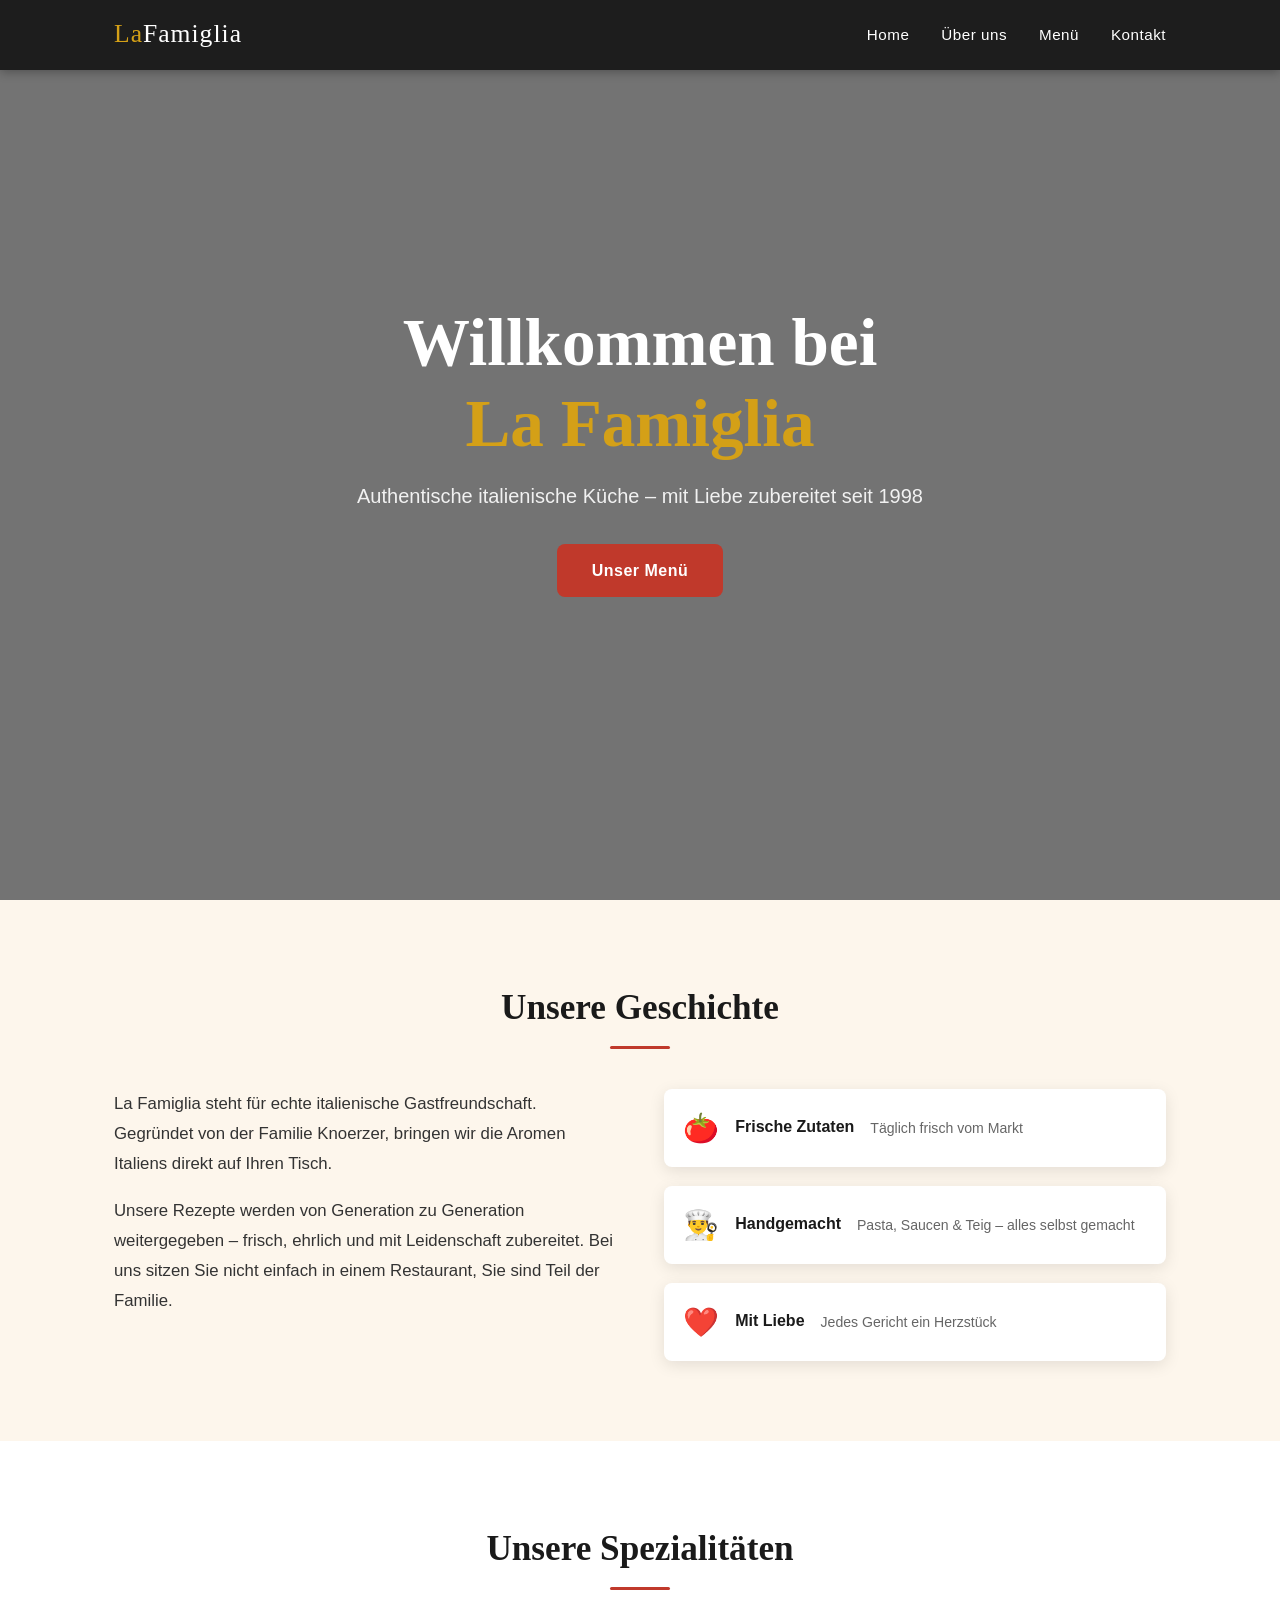
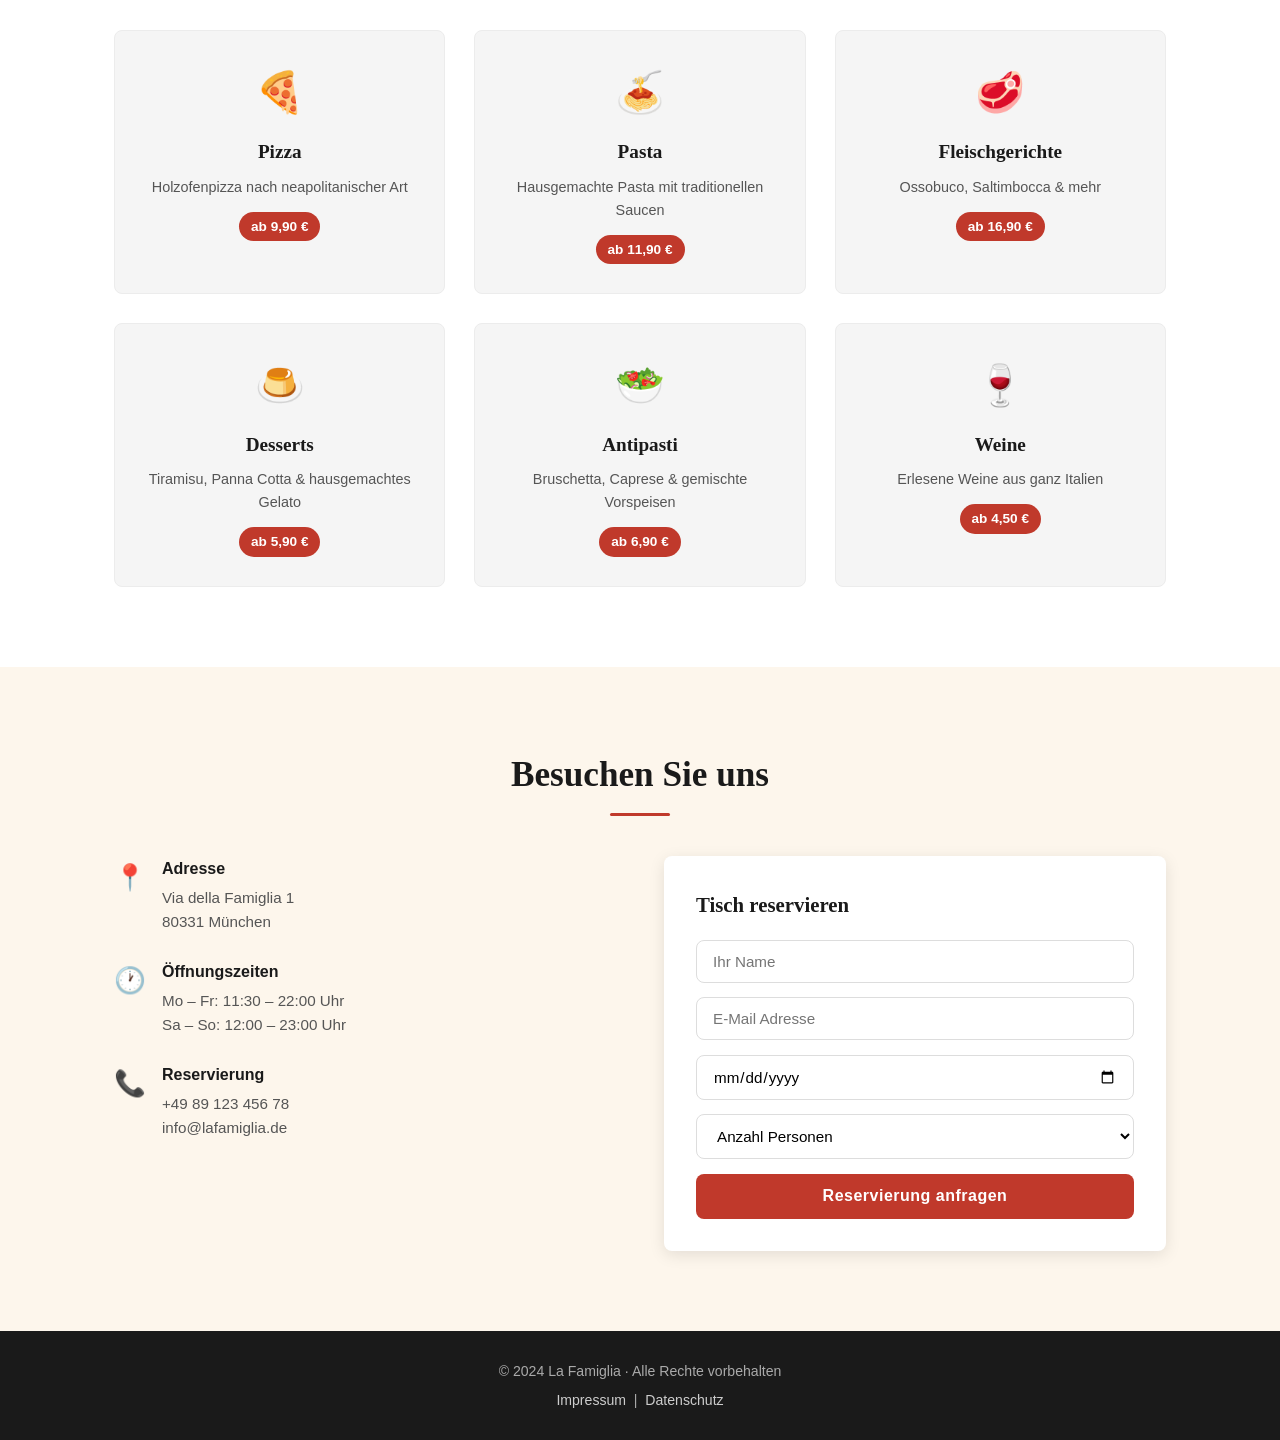
==== commit 73a4d3fa: "Add LaFamiglia web page (index.html + styles.css + updated README) Co-authored-by: MartinKnoerzer <2" ====
--- a/index.html
+++ b/index.html
@@ -1,419 +1,206 @@
 <!DOCTYPE html>
 <html lang="de">
 <head>
-  <meta charset="UTF-8" />
-  <meta name="viewport" content="width=device-width, initial-scale=1.0" />
-  <meta name="description" content="La Famiglia Vereinsrestaurant – authentische italienische Küche in entspannter Atmosphäre." />
-  <title>La Famiglia – Vereinsrestaurant</title>
-  <link rel="stylesheet" href="styles.css" />
+    <meta charset="UTF-8">
+    <meta name="viewport" content="width=device-width, initial-scale=1.0">
+    <title>La Famiglia – Authentische Italienische Küche</title>
+    <link rel="stylesheet" href="styles.css">
 </head>
 <body>
 
-  <!-- ── NAVBAR ── -->
-  <nav id="navbar" role="navigation" aria-label="Hauptnavigation">
-    <a href="#hero" class="nav-brand">La Famiglia</a>
-    <button id="hamburger" class="hamburger" aria-label="Menü öffnen" aria-controls="nav-links" aria-expanded="false">
-      <span></span><span></span><span></span>
-    </button>
-    <ul id="nav-links" class="nav-links">
-      <li><a href="#ueber-uns">Über uns</a></li>
-      <li><a href="#speisekarte">Speisekarte</a></li>
-      <li><a href="#reservierung">Reservierung</a></li>
-      <li><a href="#kontakt">Kontakt</a></li>
-    </ul>
-  </nav>
-
-  <!-- ── HERO ── -->
-  <section id="hero">
-    <div class="hero-content">
-      <h1>La Famiglia</h1>
-      <p>Vereinsrestaurant &amp; Trattoria – Herzlich Willkommen!</p>
-      <a href="#speisekarte" class="btn btn-primary">Zur Speisekarte</a>
-      <a href="#reservierung" class="btn btn-outline">Tisch reservieren</a>
-    </div>
-  </section>
-
-  <!-- ── ÜBER UNS ── -->
-  <section id="ueber-uns">
-    <div class="container">
-      <h2 class="section-title">Über uns</h2>
-      <p class="section-subtitle">Eine Familie – eine Leidenschaft</p>
-      <div class="divider"></div>
-      <div class="about-grid">
-        <div class="about-text">
-          <p>
-            Willkommen bei <strong>La Famiglia</strong> – unserem Vereinsrestaurant, das seit Jahren
-            Mitglieder und Gäste mit echter italienischer Hausmannskost verwöhnt. Hier treffen
-            sich Freunde, Familien und Vereinsmitglieder bei gutem Essen, gepflegten Weinen und
-            herzlicher Atmosphäre.
-          </p>
-          <p>
-            Unsere Köche bereiten täglich frische Gerichte nach traditionellen Rezepten zu –
-            von hausgemachter Pasta über knusprige Pizza bis hin zu saisonalen Spezialitäten.
-            Wir legen großen Wert auf regionale Zutaten und Qualität.
-          </p>
-          <p>
-            Ob ein gemütlicher Abend zu zweit, ein Vereinstreffen oder eine Familienfeier –
-            bei uns sind Sie genau richtig!
-          </p>
-        </div>
-        <div class="about-highlights">
-          <div class="highlight-card">
-            <h3>🍝 Hausgemachte Pasta</h3>
-            <p>Täglich frisch zubereitet nach original Rezepten aus Italien.</p>
-          </div>
-          <div class="highlight-card">
-            <h3>🍕 Knusprige Pizza</h3>
-            <p>Aus unserem Steinofen – dünner Boden, erstklassige Zutaten.</p>
-          </div>
-          <div class="highlight-card">
-            <h3>🍷 Ausgewählte Weine</h3>
-            <p>Sorgfältig ausgewählte Weine aus Italien und der Region.</p>
-          </div>
-          <div class="highlight-card">
-            <h3>🤝 Vereinstreffen</h3>
-            <p>Räumlichkeiten für Veranstaltungen und Vereinsabende buchbar.</p>
-          </div>
-        </div>
-      </div>
-    </div>
-  </section>
-
-  <!-- ── SPEISEKARTE ── -->
-  <section id="speisekarte">
-    <div class="container">
-      <h2 class="section-title">Speisekarte</h2>
-      <p class="section-subtitle">Frisch, ehrlich, italienisch</p>
-      <div class="divider"></div>
-
-      <div class="menu-tabs" role="tablist">
-        <button class="tab-btn active" data-tab="vorspeisen" role="tab" aria-selected="true">Vorspeisen</button>
-        <button class="tab-btn" data-tab="pasta"      role="tab" aria-selected="false">Pasta &amp; Risotto</button>
-        <button class="tab-btn" data-tab="pizza"      role="tab" aria-selected="false">Pizza</button>
-        <button class="tab-btn" data-tab="hauptgerichte" role="tab" aria-selected="false">Hauptgerichte</button>
-        <button class="tab-btn" data-tab="desserts"   role="tab" aria-selected="false">Desserts</button>
-      </div>
-
-      <!-- Vorspeisen -->
-      <div id="vorspeisen" class="menu-panel active" role="tabpanel">
-        <div class="menu-item">
-          <div class="menu-item-info">
-            <h3>Bruschetta al Pomodoro</h3>
-            <p>Röstbrot mit frischen Tomaten, Basilikum und Knoblauch</p>
-          </div>
-          <span class="menu-item-price">6,50 €</span>
-        </div>
-        <div class="menu-item">
-          <div class="menu-item-info">
-            <h3>Carpaccio di Manzo</h3>
-            <p>Dünn geschnittenes Rindfleisch, Rucola, Parmesan, Zitronen-Öl</p>
-          </div>
-          <span class="menu-item-price">11,50 €</span>
-        </div>
-        <div class="menu-item">
-          <div class="menu-item-info">
-            <h3>Antipasto Misto</h3>
-            <p>Gemischte italienische Vorspeiseplatte für zwei Personen</p>
-          </div>
-          <span class="menu-item-price">16,00 €</span>
-        </div>
-        <div class="menu-item">
-          <div class="menu-item-info">
-            <h3>Zuppa del Giorno</h3>
-            <p>Tagessuppe nach Marktangebot</p>
-          </div>
-          <span class="menu-item-price">5,50 €</span>
-        </div>
-        <div class="menu-item">
-          <div class="menu-item-info">
-            <h3>Burrata con Prosciutto</h3>
-            <p>Frische Burrata mit Parmaschinken und Kirschtomaten</p>
-          </div>
-          <span class="menu-item-price">12,50 €</span>
-        </div>
-        <div class="menu-item">
-          <div class="menu-item-info">
-            <h3>Insalata Caprese</h3>
-            <p>Büffelmozzarella, Tomaten, frisches Basilikum</p>
-          </div>
-          <span class="menu-item-price">9,00 €</span>
-        </div>
-      </div>
-
-      <!-- Pasta & Risotto -->
-      <div id="pasta" class="menu-panel" role="tabpanel">
-        <div class="menu-item">
-          <div class="menu-item-info">
-            <h3>Spaghetti Carbonara</h3>
-            <p>Original mit Guanciale, Ei, Pecorino Romano, schwarzem Pfeffer</p>
-          </div>
-          <span class="menu-item-price">13,50 €</span>
-        </div>
-        <div class="menu-item">
-          <div class="menu-item-info">
-            <h3>Tagliatelle al Ragù</h3>
-            <p>Hausgemachte Tagliatelle mit langsam geschmortem Fleischragù</p>
-          </div>
-          <span class="menu-item-price">14,50 €</span>
-        </div>
-        <div class="menu-item">
-          <div class="menu-item-info">
-            <h3>Penne all'Arrabbiata</h3>
-            <p>Penne mit scharfer Tomaten-Knoblauch-Sauce und Kapern</p>
-          </div>
-          <span class="menu-item-price">12,00 €</span>
-        </div>
-        <div class="menu-item">
-          <div class="menu-item-info">
-            <h3>Risotto ai Funghi Porcini</h3>
-            <p>Cremiges Risotto mit Steinpilzen und Parmesan</p>
-          </div>
-          <span class="menu-item-price">15,50 €</span>
-        </div>
-        <div class="menu-item">
-          <div class="menu-item-info">
-            <h3>Linguine alle Vongole</h3>
-            <p>Linguine mit Venusmuscheln, Knoblauch, Weißwein, Petersilie</p>
-          </div>
-          <span class="menu-item-price">17,00 €</span>
-        </div>
-        <div class="menu-item">
-          <div class="menu-item-info">
-            <h3>Gnocchi al Gorgonzola</h3>
-            <p>Hausgemachte Gnocchi in cremiger Gorgonzola-Sauce</p>
-          </div>
-          <span class="menu-item-price">13,00 €</span>
-        </div>
-      </div>
-
-      <!-- Pizza -->
-      <div id="pizza" class="menu-panel" role="tabpanel">
-        <div class="menu-item">
-          <div class="menu-item-info">
-            <h3>Pizza Margherita</h3>
-            <p>Tomatensauce, Mozzarella, Basilikum</p>
-          </div>
-          <span class="menu-item-price">10,50 €</span>
-        </div>
-        <div class="menu-item">
-          <div class="menu-item-info">
-            <h3>Pizza Diavola</h3>
-            <p>Tomatensauce, Mozzarella, scharfe Salami, Chili</p>
-          </div>
-          <span class="menu-item-price">13,00 €</span>
-        </div>
-        <div class="menu-item">
-          <div class="menu-item-info">
-            <h3>Pizza Quattro Stagioni</h3>
-            <p>Vier Jahreszeiten: Artischocken, Schinken, Pilze, Oliven</p>
-          </div>
-          <span class="menu-item-price">14,50 €</span>
-        </div>
-        <div class="menu-item">
-          <div class="menu-item-info">
-            <h3>Pizza Prosciutto e Rucola</h3>
-            <p>Parmaschinken, Rucola, Kirschtomaten, Parmesan</p>
-          </div>
-          <span class="menu-item-price">14,00 €</span>
-        </div>
-        <div class="menu-item">
-          <div class="menu-item-info">
-            <h3>Pizza Frutti di Mare</h3>
-            <p>Meeresfrüchte, Tomatensauce, Knoblauch, Petersilie</p>
-          </div>
-          <span class="menu-item-price">16,50 €</span>
-        </div>
-        <div class="menu-item">
-          <div class="menu-item-info">
-            <h3>Calzone Classico</h3>
-            <p>Gefüllt mit Ricotta, Schinken, Mozzarella</p>
-          </div>
-          <span class="menu-item-price">13,50 €</span>
-        </div>
-      </div>
-
-      <!-- Hauptgerichte -->
-      <div id="hauptgerichte" class="menu-panel" role="tabpanel">
-        <div class="menu-item">
-          <div class="menu-item-info">
-            <h3>Saltimbocca alla Romana</h3>
-            <p>Kalbsschnitzel mit Salbei und Parmaschinken, Marsala-Sauce</p>
-          </div>
-          <span class="menu-item-price">21,50 €</span>
-        </div>
-        <div class="menu-item">
-          <div class="menu-item-info">
-            <h3>Branzino al Forno</h3>
-            <p>Ofengebackener Wolfsbarsch mit Kräutern, Zitrone und Kapern</p>
-          </div>
-          <span class="menu-item-price">23,00 €</span>
-        </div>
-        <div class="menu-item">
-          <div class="menu-item-info">
-            <h3>Pollo alla Parmigiana</h3>
-            <p>Hähnchenbrust überbacken mit Tomaten und Mozzarella</p>
-          </div>
-          <span class="menu-item-price">18,50 €</span>
-        </div>
-        <div class="menu-item">
-          <div class="menu-item-info">
-            <h3>Bistecca alla Fiorentina</h3>
-            <p>T-Bone-Steak vom Holzkohlegrill, Rosmarinkartoffeln (400g)</p>
-          </div>
-          <span class="menu-item-price">34,00 €</span>
-        </div>
-      </div>
-
-      <!-- Desserts -->
-      <div id="desserts" class="menu-panel" role="tabpanel">
-        <div class="menu-item">
-          <div class="menu-item-info">
-            <h3>Tiramisù della Casa</h3>
-            <p>Hausgemachtes Tiramisù nach dem Originalrezept</p>
-          </div>
-          <span class="menu-item-price">6,50 €</span>
-        </div>
-        <div class="menu-item">
-          <div class="menu-item-info">
-            <h3>Panna Cotta al Caramello</h3>
-            <p>Mit Karamellsauce und frischen Beeren</p>
-          </div>
-          <span class="menu-item-price">6,00 €</span>
-        </div>
-        <div class="menu-item">
-          <div class="menu-item-info">
-            <h3>Gelato Artigianale</h3>
-            <p>3 Kugeln hausgemachtes Eis nach Wahl mit Sahne</p>
-          </div>
-          <span class="menu-item-price">5,50 €</span>
-        </div>
-        <div class="menu-item">
-          <div class="menu-item-info">
-            <h3>Cannoli Siciliani</h3>
-            <p>Knusprige Teigrolle mit Ricotta-Füllung und kandierten Früchten</p>
-          </div>
-          <span class="menu-item-price">5,50 €</span>
-        </div>
-      </div>
-
-    </div>
-  </section>
-
-  <!-- ── RESERVIERUNG ── -->
-  <section id="reservierung">
-    <div class="container">
-      <h2 class="section-title">Tisch reservieren</h2>
-      <p class="section-subtitle">Wir freuen uns auf Ihren Besuch</p>
-      <div class="divider"></div>
-
-      <form id="reservierungs-formular" class="reservation-form" novalidate>
-        <div class="form-row">
-          <div class="form-group">
-            <label for="name">Name *</label>
-            <input type="text" id="name" name="name" placeholder="Ihr vollständiger Name" required />
-          </div>
-          <div class="form-group">
-            <label for="email">E-Mail *</label>
-            <input type="email" id="email" name="email" placeholder="ihre@email.de" required />
-          </div>
-        </div>
-        <div class="form-row">
-          <div class="form-group">
-            <label for="telefon">Telefon</label>
-            <input type="tel" id="telefon" name="telefon" placeholder="+49 123 456789" />
-          </div>
-          <div class="form-group">
-            <label for="personen">Personen *</label>
-            <select id="personen" name="personen" required>
-              <option value="">Bitte wählen</option>
-              <option value="1">1 Person</option>
-              <option value="2">2 Personen</option>
-              <option value="3">3 Personen</option>
-              <option value="4">4 Personen</option>
-              <option value="5">5 Personen</option>
-              <option value="6">6 Personen</option>
-              <option value="7–10">7–10 Personen</option>
-              <option value="10+">Mehr als 10</option>
-            </select>
-          </div>
-        </div>
-        <div class="form-row">
-          <div class="form-group">
-            <label for="datum">Datum *</label>
-            <input type="date" id="datum" name="datum" required />
-          </div>
-          <div class="form-group">
-            <label for="uhrzeit">Uhrzeit</label>
-            <select id="uhrzeit" name="uhrzeit">
-              <option value="">Bitte wählen</option>
-              <option value="12:00">12:00 Uhr</option>
-              <option value="12:30">12:30 Uhr</option>
-              <option value="13:00">13:00 Uhr</option>
-              <option value="13:30">13:30 Uhr</option>
-              <option value="18:00">18:00 Uhr</option>
-              <option value="18:30">18:30 Uhr</option>
-              <option value="19:00">19:00 Uhr</option>
-              <option value="19:30">19:30 Uhr</option>
-              <option value="20:00">20:00 Uhr</option>
-              <option value="20:30">20:30 Uhr</option>
-              <option value="21:00">21:00 Uhr</option>
-            </select>
-          </div>
-        </div>
-        <div class="form-group" style="margin-bottom:1.25rem">
-          <label for="anmerkungen">Anmerkungen &amp; Sonderwünsche</label>
-          <textarea id="anmerkungen" name="anmerkungen" placeholder="Allergien, besondere Anlässe, Hochstühle …"></textarea>
-        </div>
-        <div class="form-submit">
-          <button type="submit" class="btn btn-primary">Anfrage senden</button>
-        </div>
-        <div id="form-feedback" role="status" aria-live="polite"></div>
-      </form>
-    </div>
-  </section>
-
-  <!-- ── KONTAKT & ÖFFNUNGSZEITEN ── -->
-  <section id="kontakt">
-    <div class="container">
-      <h2 class="section-title">Kontakt &amp; Öffnungszeiten</h2>
-      <p class="section-subtitle">Wir sind für Sie da</p>
-      <div class="divider"></div>
-
-      <div class="kontakt-grid">
-        <div class="kontakt-block">
-          <h3>Kontakt</h3>
-          <p>📍 Musterstraße 1, 12345 Musterstadt</p>
-          <p>📞 <a href="tel:+4912345678">+49 123 45678</a></p>
-          <p>✉️ <a href="mailto:info@lafamiglia-restaurant.de">info@lafamiglia-restaurant.de</a></p>
-          <p style="margin-top:1rem">
-            Reservierungen nehmen wir telefonisch oder per Formular entgegen.<br/>
-            Wir empfehlen eine Reservierung für Gruppen ab 4 Personen.
-          </p>
-        </div>
-        <div class="kontakt-block">
-          <h3>Öffnungszeiten</h3>
-          <table class="hours-table">
-            <tbody>
-              <tr><td>Montag</td><td>Geschlossen</td></tr>
-              <tr><td>Dienstag – Freitag</td><td>12:00 – 14:30 Uhr<br/>18:00 – 22:30 Uhr</td></tr>
-              <tr><td>Samstag</td><td>12:00 – 23:00 Uhr</td></tr>
-              <tr><td>Sonntag</td><td>12:00 – 21:00 Uhr</td></tr>
-            </tbody>
-          </table>
-          <p style="margin-top:1rem;font-size:.88rem;color:#aaa;">
-            An Feiertagen können die Öffnungszeiten abweichen.<br/>
-            Bitte rufen Sie vorher an.
-          </p>
-        </div>
-      </div>
-    </div>
-  </section>
-
-  <!-- ── FOOTER ── -->
-  <footer>
-    <p>&copy; 2025 La Famiglia Vereinsrestaurant · <a href="mailto:info@lafamiglia-restaurant.de">Impressum / Kontakt</a></p>
-  </footer>
-
-  <script src="script.js"></script>
+    <!-- Navigation -->
+    <nav class="navbar">
+        <div class="nav-container">
+            <div class="nav-logo">
+                <span class="logo-la">La</span><span class="logo-famiglia">Famiglia</span>
+            </div>
+            <ul class="nav-links">
+                <li><a href="#home">Home</a></li>
+                <li><a href="#about">Über uns</a></li>
+                <li><a href="#menu">Menü</a></li>
+                <li><a href="#contact">Kontakt</a></li>
+            </ul>
+            <button class="nav-toggle" aria-label="Menü öffnen">&#9776;</button>
+        </div>
+    </nav>
+
+    <!-- Hero Section -->
+    <section id="home" class="hero">
+        <div class="hero-content">
+            <h1>Willkommen bei <br><span>La Famiglia</span></h1>
+            <p>Authentische italienische Küche – mit Liebe zubereitet seit 1998</p>
+            <a href="#menu" class="btn-primary">Unser Menü</a>
+        </div>
+    </section>
+
+    <!-- About Section -->
+    <section id="about" class="about">
+        <div class="container">
+            <h2>Unsere Geschichte</h2>
+            <div class="about-grid">
+                <div class="about-text">
+                    <p>La Famiglia steht für echte italienische Gastfreundschaft. Gegründet von der Familie Knoerzer, bringen wir die Aromen Italiens direkt auf Ihren Tisch.</p>
+                    <p>Unsere Rezepte werden von Generation zu Generation weitergegeben – frisch, ehrlich und mit Leidenschaft zubereitet. Bei uns sitzen Sie nicht einfach in einem Restaurant, Sie sind Teil der Familie.</p>
+                </div>
+                <div class="about-values">
+                    <div class="value-item">
+                        <span class="value-icon">🍅</span>
+                        <h3>Frische Zutaten</h3>
+                        <p>Täglich frisch vom Markt</p>
+                    </div>
+                    <div class="value-item">
+                        <span class="value-icon">👨‍🍳</span>
+                        <h3>Handgemacht</h3>
+                        <p>Pasta, Saucen &amp; Teig – alles selbst gemacht</p>
+                    </div>
+                    <div class="value-item">
+                        <span class="value-icon">❤️</span>
+                        <h3>Mit Liebe</h3>
+                        <p>Jedes Gericht ein Herzstück</p>
+                    </div>
+                </div>
+            </div>
+        </div>
+    </section>
+
+    <!-- Menu Section -->
+    <section id="menu" class="menu">
+        <div class="container">
+            <h2>Unsere Spezialitäten</h2>
+            <div class="menu-grid">
+                <div class="menu-card">
+                    <div class="menu-emoji">🍕</div>
+                    <h3>Pizza</h3>
+                    <p>Holzofenpizza nach neapolitanischer Art</p>
+                    <span class="price">ab 9,90 €</span>
+                </div>
+                <div class="menu-card">
+                    <div class="menu-emoji">🍝</div>
+                    <h3>Pasta</h3>
+                    <p>Hausgemachte Pasta mit traditionellen Saucen</p>
+                    <span class="price">ab 11,90 €</span>
+                </div>
+                <div class="menu-card">
+                    <div class="menu-emoji">🥩</div>
+                    <h3>Fleischgerichte</h3>
+                    <p>Ossobuco, Saltimbocca &amp; mehr</p>
+                    <span class="price">ab 16,90 €</span>
+                </div>
+                <div class="menu-card">
+                    <div class="menu-emoji">🍮</div>
+                    <h3>Desserts</h3>
+                    <p>Tiramisu, Panna Cotta &amp; hausgemachtes Gelato</p>
+                    <span class="price">ab 5,90 €</span>
+                </div>
+                <div class="menu-card">
+                    <div class="menu-emoji">🥗</div>
+                    <h3>Antipasti</h3>
+                    <p>Bruschetta, Caprese &amp; gemischte Vorspeisen</p>
+                    <span class="price">ab 6,90 €</span>
+                </div>
+                <div class="menu-card">
+                    <div class="menu-emoji">🍷</div>
+                    <h3>Weine</h3>
+                    <p>Erlesene Weine aus ganz Italien</p>
+                    <span class="price">ab 4,50 €</span>
+                </div>
+            </div>
+        </div>
+    </section>
+
+    <!-- Contact Section -->
+    <section id="contact" class="contact">
+        <div class="container">
+            <h2>Besuchen Sie uns</h2>
+            <div class="contact-grid">
+                <div class="contact-info">
+                    <div class="contact-item">
+                        <span class="contact-icon">📍</span>
+                        <div>
+                            <h3>Adresse</h3>
+                            <p>Via della Famiglia 1<br>80331 München</p>
+                        </div>
+                    </div>
+                    <div class="contact-item">
+                        <span class="contact-icon">🕐</span>
+                        <div>
+                            <h3>Öffnungszeiten</h3>
+                            <p>Mo – Fr: 11:30 – 22:00 Uhr<br>Sa – So: 12:00 – 23:00 Uhr</p>
+                        </div>
+                    </div>
+                    <div class="contact-item">
+                        <span class="contact-icon">📞</span>
+                        <div>
+                            <h3>Reservierung</h3>
+                            <p>+49 89 123 456 78<br>info@lafamiglia.de</p>
+                        </div>
+                    </div>
+                </div>
+                <div class="contact-form">
+                    <h3>Tisch reservieren</h3>
+                    <form id="reservation-form">
+                        <label for="res-name" class="sr-only">Ihr Name</label>
+                        <input id="res-name" type="text" placeholder="Ihr Name" required>
+                        <label for="res-email" class="sr-only">E-Mail Adresse</label>
+                        <input id="res-email" type="email" placeholder="E-Mail Adresse" required>
+                        <label for="res-date" class="sr-only">Datum</label>
+                        <input id="res-date" type="date" required>
+                        <label for="res-guests" class="sr-only">Anzahl Personen</label>
+                        <select id="res-guests" aria-label="Anzahl Personen">
+                            <option value="">Anzahl Personen</option>
+                            <option value="1">1 Person</option>
+                            <option value="2">2 Personen</option>
+                            <option value="3">3 Personen</option>
+                            <option value="4">4 Personen</option>
+                            <option value="5+">5+ Personen</option>
+                        </select>
+                        <button type="submit" class="btn-primary">Reservierung anfragen</button>
+                    </form>
+                </div>
+            </div>
+        </div>
+    </section>
+
+    <!-- Footer -->
+    <footer class="footer">
+        <div class="container">
+            <p>&copy; 2024 La Famiglia · Alle Rechte vorbehalten</p>
+            <p>
+                <a href="#">Impressum</a> &nbsp;|&nbsp;
+                <a href="#">Datenschutz</a>
+            </p>
+        </div>
+    </footer>
+
+    <script>
+        // Smooth scroll for nav links
+        document.querySelectorAll('a[href^="#"]').forEach(anchor => {
+            anchor.addEventListener('click', function (e) {
+                e.preventDefault();
+                const target = document.querySelector(this.getAttribute('href'));
+                if (target) {
+                    target.scrollIntoView({ behavior: 'smooth' });
+                }
+            });
+        });
+
+        // Reservation form – handle submission on static site
+        const reservationForm = document.getElementById('reservation-form');
+        if (reservationForm) {
+            reservationForm.addEventListener('submit', function (e) {
+                e.preventDefault();
+                alert('Vielen Dank! Wir haben Ihre Reservierungsanfrage erhalten und melden uns in Kürze.');
+                reservationForm.reset();
+            });
+        }
+
+        // Mobile nav toggle
+        const toggle = document.querySelector('.nav-toggle');
+        const navLinks = document.querySelector('.nav-links');
+        toggle.addEventListener('click', () => {
+            navLinks.classList.toggle('open');
+        });
+    </script>
+
 </body>
 </html>
--- a/styles.css
+++ b/styles.css
@@ -1,392 +1,438 @@
-/* =====================================================
-   La Famiglia Vereinsrestaurant – Stylesheet
-   Palette: deep red #8b1a1a · gold #d4a843 · cream #fdf6ec
-   ===================================================== */
+/* ==========================================
+   La Famiglia – Styles
+   ========================================== */
+
+* {
+    margin: 0;
+    padding: 0;
+    box-sizing: border-box;
+}
 
 :root {
-  --red:    #8b1a1a;
-  --red-dk: #6a1313;
-  --gold:   #d4a843;
-  --cream:  #fdf6ec;
-  --dark:   #1e1e1e;
-  --text:   #333;
-  --nav-h:  64px;
-}
-
-*, *::before, *::after { box-sizing: border-box; margin: 0; padding: 0; }
-
-html { scroll-behavior: smooth; }
+    --color-primary: #c0392b;
+    --color-primary-dark: #96281b;
+    --color-gold: #d4a017;
+    --color-dark: #1a1a1a;
+    --color-text: #333333;
+    --color-light: #fdf6ec;
+    --color-white: #ffffff;
+    --color-gray: #f5f5f5;
+    --font-heading: 'Georgia', serif;
+    --font-body: 'Arial', sans-serif;
+    --border-radius: 8px;
+    --shadow: 0 4px 16px rgba(0, 0, 0, 0.1);
+    --transition: all 0.3s ease;
+}
+
+html {
+    scroll-behavior: smooth;
+}
 
 body {
-  font-family: 'Segoe UI', Tahoma, Geneva, Verdana, sans-serif;
-  color: var(--text);
-  background: #fff;
-  line-height: 1.6;
-}
-
-/* ── NAVBAR ──────────────────────────────────────────── */
-#navbar {
-  position: fixed;
-  top: 0; left: 0; right: 0;
-  height: var(--nav-h);
-  background: var(--red);
-  display: flex;
-  align-items: center;
-  justify-content: space-between;
-  padding: 0 2rem;
-  z-index: 1000;
-  box-shadow: 0 2px 6px rgba(0,0,0,.4);
-  transition: background .3s;
-}
-
-#navbar.scrolled { background: var(--red-dk); }
-
-.nav-brand {
-  color: var(--gold);
-  font-size: 1.4rem;
-  font-weight: 700;
-  letter-spacing: .05em;
-  text-decoration: none;
+    font-family: var(--font-body);
+    color: var(--color-text);
+    line-height: 1.6;
+}
+
+.container {
+    max-width: 1100px;
+    margin: 0 auto;
+    padding: 0 1.5rem;
+}
+
+h2 {
+    font-family: var(--font-heading);
+    font-size: 2.2rem;
+    color: var(--color-dark);
+    text-align: center;
+    margin-bottom: 2.5rem;
+    position: relative;
+}
+
+h2::after {
+    content: '';
+    display: block;
+    width: 60px;
+    height: 3px;
+    background: var(--color-primary);
+    margin: 0.6rem auto 0;
+    border-radius: 2px;
+}
+
+/* ── Navbar ── */
+.navbar {
+    position: fixed;
+    top: 0;
+    width: 100%;
+    background: rgba(26, 26, 26, 0.97);
+    z-index: 1000;
+    padding: 0.9rem 0;
+    box-shadow: 0 2px 10px rgba(0, 0, 0, 0.3);
+}
+
+.nav-container {
+    max-width: 1100px;
+    margin: 0 auto;
+    padding: 0 1.5rem;
+    display: flex;
+    align-items: center;
+    justify-content: space-between;
+}
+
+.nav-logo {
+    font-family: var(--font-heading);
+    font-size: 1.6rem;
+    letter-spacing: 1px;
+}
+
+.logo-la {
+    color: var(--color-gold);
+}
+
+.logo-famiglia {
+    color: var(--color-white);
 }
 
 .nav-links {
-  list-style: none;
-  display: flex;
-  gap: 1.5rem;
+    list-style: none;
+    display: flex;
+    gap: 2rem;
 }
 
 .nav-links a {
-  color: #fff;
-  text-decoration: none;
-  font-size: .95rem;
-  padding: .25rem .1rem;
-  border-bottom: 2px solid transparent;
-  transition: border-color .25s, color .25s;
-}
-
-.nav-links a:hover,
-.nav-links a.active { color: var(--gold); border-bottom-color: var(--gold); }
-
-.hamburger {
-  display: none;
-  flex-direction: column;
-  gap: 5px;
-  cursor: pointer;
-  background: none;
-  border: none;
-  padding: 4px;
-}
-
-.hamburger span {
-  display: block;
-  width: 26px; height: 3px;
-  background: #fff;
-  border-radius: 2px;
-  transition: transform .3s, opacity .3s;
-}
-
-/* ── HERO ────────────────────────────────────────────── */
-#hero {
-  min-height: 100vh;
-  background: linear-gradient(135deg, var(--red-dk) 0%, #3a0a0a 60%, #1a0505 100%);
-  display: flex;
-  align-items: center;
-  justify-content: center;
-  text-align: center;
-  padding: calc(var(--nav-h) + 2rem) 1.5rem 4rem;
-  position: relative;
-  overflow: hidden;
-}
-
-#hero::before {
-  content: '';
-  position: absolute;
-  inset: 0;
-  background: url("data:image/svg+xml,%3Csvg width='60' height='60' viewBox='0 0 60 60' xmlns='http://www.w3.org/2000/svg'%3E%3Cg fill='none' fill-rule='evenodd'%3E%3Cg fill='%23d4a843' fill-opacity='0.05'%3E%3Cpath d='M36 34v-4h-2v4h-4v2h4v4h2v-4h4v-2h-4zm0-30V0h-2v4h-4v2h4v4h2V6h4V4h-4zM6 34v-4H4v4H0v2h4v4h2v-4h4v-2H6zM6 4V0H4v4H0v2h4v4h2V6h4V4H6z'/%3E%3C/g%3E%3C/g%3E%3C/svg%3E") repeat;
-  opacity: .5;
-}
-
-.hero-content { position: relative; z-index: 1; }
+    color: var(--color-white);
+    text-decoration: none;
+    font-size: 0.95rem;
+    letter-spacing: 0.5px;
+    transition: var(--transition);
+}
+
+.nav-links a:hover {
+    color: var(--color-gold);
+}
+
+.nav-toggle {
+    display: none;
+    background: none;
+    border: none;
+    color: var(--color-white);
+    font-size: 1.5rem;
+    cursor: pointer;
+}
+
+/* ── Hero ── */
+.hero {
+    min-height: 100vh;
+    background:
+        linear-gradient(rgba(0, 0, 0, 0.55), rgba(0, 0, 0, 0.55)),
+        url('https://images.unsplash.com/photo-1555396273-367ea4eb4db5?w=1600&q=80') center/cover no-repeat;
+    display: flex;
+    align-items: center;
+    justify-content: center;
+    text-align: center;
+    color: var(--color-white);
+    padding: 0 1.5rem;
+}
 
 .hero-content h1 {
-  font-size: clamp(2.5rem, 6vw, 4.5rem);
-  color: var(--gold);
-  margin-bottom: .5rem;
-  letter-spacing: .06em;
+    font-family: var(--font-heading);
+    font-size: clamp(2.4rem, 6vw, 4.2rem);
+    line-height: 1.2;
+    margin-bottom: 1rem;
+}
+
+.hero-content h1 span {
+    color: var(--color-gold);
 }
 
 .hero-content p {
-  font-size: clamp(1rem, 2.5vw, 1.4rem);
-  color: #e8d5b0;
-  margin-bottom: 2rem;
-  font-style: italic;
-}
-
-.btn {
-  display: inline-block;
-  padding: .85rem 2.2rem;
-  border-radius: 4px;
-  font-size: 1rem;
-  font-weight: 600;
-  text-decoration: none;
-  transition: background .25s, transform .15s;
-  cursor: pointer;
-  border: none;
-}
-
+    font-size: clamp(1rem, 2.5vw, 1.25rem);
+    margin-bottom: 2rem;
+    opacity: 0.9;
+}
+
+/* ── Buttons ── */
 .btn-primary {
-  background: var(--gold);
-  color: var(--dark);
-}
-
-.btn-primary:hover { background: #c49633; transform: translateY(-2px); }
-
-.btn-outline {
-  background: transparent;
-  color: var(--gold);
-  border: 2px solid var(--gold);
-  margin-left: .75rem;
-}
-
-.btn-outline:hover { background: var(--gold); color: var(--dark); transform: translateY(-2px); }
-
-/* ── SECTIONS ────────────────────────────────────────── */
-section { padding: 5rem 1.5rem; }
-
-.container { max-width: 1100px; margin: 0 auto; }
-
-.section-title {
-  text-align: center;
-  font-size: clamp(1.8rem, 4vw, 2.6rem);
-  color: var(--red);
-  margin-bottom: .5rem;
-}
-
-.section-subtitle {
-  text-align: center;
-  color: var(--gold);
-  font-style: italic;
-  margin-bottom: 3rem;
-  font-size: 1.1rem;
-}
-
-.divider {
-  width: 60px;
-  height: 3px;
-  background: var(--gold);
-  margin: .75rem auto 2.5rem;
-  border-radius: 2px;
-}
-
-/* ── ÜBER UNS ────────────────────────────────────────── */
-#ueber-uns { background: var(--cream); }
+    display: inline-block;
+    background: var(--color-primary);
+    color: var(--color-white);
+    padding: 0.85rem 2.2rem;
+    border: none;
+    border-radius: var(--border-radius);
+    font-size: 1rem;
+    font-weight: bold;
+    letter-spacing: 0.5px;
+    text-decoration: none;
+    cursor: pointer;
+    transition: var(--transition);
+}
+
+.btn-primary:hover {
+    background: var(--color-primary-dark);
+    transform: translateY(-2px);
+    box-shadow: var(--shadow);
+}
+
+/* ── About ── */
+.about {
+    padding: 5rem 0;
+    background: var(--color-light);
+}
 
 .about-grid {
-  display: grid;
-  grid-template-columns: 1fr 1fr;
-  gap: 3rem;
-  align-items: center;
-}
-
-.about-text p { margin-bottom: 1rem; font-size: 1.05rem; }
-
-.about-highlights {
-  display: grid;
-  grid-template-columns: 1fr 1fr;
-  gap: 1.5rem;
-}
-
-.highlight-card {
-  background: #fff;
-  border-left: 4px solid var(--gold);
-  padding: 1.25rem;
-  border-radius: 4px;
-  box-shadow: 0 2px 8px rgba(0,0,0,.07);
-}
-
-.highlight-card h3 { color: var(--red); margin-bottom: .4rem; font-size: 1rem; }
-.highlight-card p  { font-size: .9rem; color: #555; }
-
-/* ── SPEISEKARTE ─────────────────────────────────────── */
-#speisekarte { background: #fff; }
-
-.menu-tabs {
-  display: flex;
-  justify-content: center;
-  gap: .75rem;
-  flex-wrap: wrap;
-  margin-bottom: 2.5rem;
-}
-
-.tab-btn {
-  padding: .55rem 1.4rem;
-  border: 2px solid var(--red);
-  background: transparent;
-  color: var(--red);
-  border-radius: 30px;
-  cursor: pointer;
-  font-size: .95rem;
-  transition: background .2s, color .2s;
-}
-
-.tab-btn.active,
-.tab-btn:hover { background: var(--red); color: #fff; }
-
-.menu-panel { display: none; }
-.menu-panel.active { display: grid; grid-template-columns: repeat(auto-fill, minmax(280px, 1fr)); gap: 1.25rem; }
-
-.menu-item {
-  display: flex;
-  justify-content: space-between;
-  align-items: flex-start;
-  padding: 1rem 1.25rem;
-  border: 1px solid #e8e0d0;
-  border-radius: 6px;
-  gap: 1rem;
-  transition: box-shadow .2s;
-}
-
-.menu-item:hover { box-shadow: 0 4px 12px rgba(139,26,26,.1); }
-
-.menu-item-info h3 { font-size: 1rem; color: var(--dark); margin-bottom: .2rem; }
-.menu-item-info p  { font-size: .85rem; color: #666; }
-
-.menu-item-price {
-  color: var(--red);
-  font-weight: 700;
-  white-space: nowrap;
-  font-size: 1rem;
-}
-
-/* ── RESERVIERUNG ────────────────────────────────────── */
-#reservierung { background: var(--cream); }
-
-.reservation-form {
-  max-width: 660px;
-  margin: 0 auto;
-  background: #fff;
-  padding: 2.5rem;
-  border-radius: 8px;
-  box-shadow: 0 4px 20px rgba(0,0,0,.08);
-}
-
-.form-row {
-  display: grid;
-  grid-template-columns: 1fr 1fr;
-  gap: 1.25rem;
-  margin-bottom: 1.25rem;
-}
-
-.form-group { display: flex; flex-direction: column; }
-
-.form-group label {
-  font-size: .88rem;
-  font-weight: 600;
-  color: var(--red);
-  margin-bottom: .35rem;
-}
-
-.form-group input,
-.form-group select,
-.form-group textarea {
-  padding: .65rem .85rem;
-  border: 1px solid #d0c8b8;
-  border-radius: 4px;
-  font-size: .95rem;
-  transition: border-color .2s, box-shadow .2s;
-  background: #fff;
-  color: var(--dark);
-  font-family: inherit;
-}
-
-.form-group input:focus,
-.form-group select:focus,
-.form-group textarea:focus {
-  outline: none;
-  border-color: var(--gold);
-  box-shadow: 0 0 0 3px rgba(212,168,67,.2);
-}
-
-.form-group textarea { resize: vertical; min-height: 90px; }
-
-.form-submit { text-align: center; margin-top: .5rem; }
-
-.form-submit .btn { min-width: 200px; }
-
-#form-feedback {
-  margin-top: 1rem;
-  text-align: center;
-  font-weight: 600;
-  font-size: .95rem;
-  min-height: 1.4em;
-}
-
-#form-feedback.success { color: #2e7d32; }
-#form-feedback.error   { color: var(--red); }
-
-/* ── KONTAKT & ÖFFNUNGSZEITEN ────────────────────────── */
-#kontakt { background: var(--dark); color: #e8d5b0; }
-
-#kontakt .section-title { color: var(--gold); }
-#kontakt .section-subtitle { color: #c8b88a; }
-
-.kontakt-grid {
-  display: grid;
-  grid-template-columns: 1fr 1fr;
-  gap: 3rem;
-}
-
-.kontakt-block h3 {
-  color: var(--gold);
-  font-size: 1.2rem;
-  margin-bottom: 1rem;
-  border-bottom: 1px solid #444;
-  padding-bottom: .5rem;
-}
-
-.kontakt-block p { margin-bottom: .5rem; font-size: .95rem; }
-
-.kontakt-block a { color: var(--gold); text-decoration: none; }
-.kontakt-block a:hover { text-decoration: underline; }
-
-.hours-table { width: 100%; border-collapse: collapse; }
-.hours-table td { padding: .4rem 0; font-size: .95rem; }
-.hours-table td:last-child { text-align: right; color: #c8b88a; }
-
-/* ── FOOTER ──────────────────────────────────────────── */
-footer {
-  background: #111;
-  color: #888;
-  text-align: center;
-  padding: 1.5rem 1rem;
-  font-size: .85rem;
-}
-
-footer a { color: var(--gold); text-decoration: none; }
-
-/* ── RESPONSIVE ──────────────────────────────────────── */
+    display: grid;
+    grid-template-columns: 1fr 1fr;
+    gap: 3rem;
+    align-items: start;
+}
+
+.about-text p {
+    margin-bottom: 1rem;
+    font-size: 1.05rem;
+    line-height: 1.8;
+}
+
+.about-values {
+    display: flex;
+    flex-direction: column;
+    gap: 1.2rem;
+}
+
+.value-item {
+    display: flex;
+    align-items: center;
+    gap: 1rem;
+    background: var(--color-white);
+    padding: 1rem 1.2rem;
+    border-radius: var(--border-radius);
+    box-shadow: var(--shadow);
+}
+
+.value-icon {
+    font-size: 1.8rem;
+    flex-shrink: 0;
+}
+
+.value-item h3 {
+    font-size: 1rem;
+    margin-bottom: 0.15rem;
+    color: var(--color-dark);
+}
+
+.value-item p {
+    font-size: 0.88rem;
+    color: #666;
+}
+
+/* ── Menu ── */
+.menu {
+    padding: 5rem 0;
+    background: var(--color-white);
+}
+
+.menu-grid {
+    display: grid;
+    grid-template-columns: repeat(3, 1fr);
+    gap: 1.8rem;
+}
+
+.menu-card {
+    background: var(--color-gray);
+    border-radius: var(--border-radius);
+    padding: 1.8rem 1.5rem;
+    text-align: center;
+    transition: var(--transition);
+    border: 1px solid #ececec;
+}
+
+.menu-card:hover {
+    transform: translateY(-4px);
+    box-shadow: var(--shadow);
+    border-color: var(--color-primary);
+}
+
+.menu-emoji {
+    font-size: 2.5rem;
+    margin-bottom: 0.8rem;
+}
+
+.menu-card h3 {
+    font-family: var(--font-heading);
+    font-size: 1.2rem;
+    margin-bottom: 0.5rem;
+    color: var(--color-dark);
+}
+
+.menu-card p {
+    font-size: 0.9rem;
+    color: #555;
+    margin-bottom: 0.8rem;
+}
+
+.price {
+    display: inline-block;
+    background: var(--color-primary);
+    color: var(--color-white);
+    padding: 0.25rem 0.75rem;
+    border-radius: 20px;
+    font-size: 0.85rem;
+    font-weight: bold;
+}
+
+/* ── Contact ── */
+.contact {
+    padding: 5rem 0;
+    background: var(--color-light);
+}
+
+.contact-grid {
+    display: grid;
+    grid-template-columns: 1fr 1fr;
+    gap: 3rem;
+}
+
+.contact-info {
+    display: flex;
+    flex-direction: column;
+    gap: 1.5rem;
+}
+
+.contact-item {
+    display: flex;
+    align-items: flex-start;
+    gap: 1rem;
+}
+
+.contact-icon {
+    font-size: 1.6rem;
+    flex-shrink: 0;
+    margin-top: 0.1rem;
+}
+
+.contact-item h3 {
+    font-size: 1rem;
+    margin-bottom: 0.3rem;
+    color: var(--color-dark);
+}
+
+.contact-item p {
+    font-size: 0.95rem;
+    color: #555;
+    line-height: 1.6;
+}
+
+/* Contact Form */
+.contact-form {
+    background: var(--color-white);
+    padding: 2rem;
+    border-radius: var(--border-radius);
+    box-shadow: var(--shadow);
+}
+
+.contact-form h3 {
+    font-family: var(--font-heading);
+    font-size: 1.3rem;
+    margin-bottom: 1.2rem;
+    color: var(--color-dark);
+}
+
+.contact-form form {
+    display: flex;
+    flex-direction: column;
+    gap: 0.9rem;
+}
+
+.contact-form input,
+.contact-form select {
+    padding: 0.75rem 1rem;
+    border: 1px solid #ddd;
+    border-radius: var(--border-radius);
+    font-size: 0.95rem;
+    font-family: var(--font-body);
+    transition: border-color 0.2s;
+    background: var(--color-white);
+}
+
+.contact-form input:focus,
+.contact-form select:focus {
+    outline: none;
+    border-color: var(--color-primary);
+}
+
+/* ── Footer ── */
+.footer {
+    background: var(--color-dark);
+    color: #aaa;
+    text-align: center;
+    padding: 1.8rem 0;
+    font-size: 0.88rem;
+}
+
+.footer p + p {
+    margin-top: 0.4rem;
+}
+
+.footer a {
+    color: #ccc;
+    text-decoration: none;
+    transition: color 0.2s;
+}
+
+.footer a:hover {
+    color: var(--color-gold);
+}
+
+/* Screen-reader-only utility */
+.sr-only {
+    position: absolute;
+    width: 1px;
+    height: 1px;
+    padding: 0;
+    margin: -1px;
+    overflow: hidden;
+    clip: rect(0, 0, 0, 0);
+    white-space: nowrap;
+    border: 0;
+}
+
+/* ── Responsive ── */
 @media (max-width: 768px) {
-  .hamburger { display: flex; }
-
-  .nav-links {
-    display: none;
-    position: fixed;
-    top: var(--nav-h); left: 0; right: 0;
-    background: var(--red-dk);
-    flex-direction: column;
-    padding: 1.5rem 2rem;
-    gap: 1rem;
-    box-shadow: 0 4px 8px rgba(0,0,0,.3);
-  }
-
-  .nav-links.open { display: flex; }
-
-  .about-grid        { grid-template-columns: 1fr; }
-  .about-highlights  { grid-template-columns: 1fr; }
-  .kontakt-grid      { grid-template-columns: 1fr; }
-  .form-row          { grid-template-columns: 1fr; }
+    .nav-links {
+        display: none;
+        flex-direction: column;
+        background: var(--color-dark);
+        position: absolute;
+        top: 100%;
+        left: 0;
+        right: 0;
+        padding: 1rem 1.5rem;
+        gap: 1rem;
+    }
+
+    .nav-links.open {
+        display: flex;
+    }
+
+    .nav-toggle {
+        display: block;
+    }
+
+    .about-grid,
+    .contact-grid {
+        grid-template-columns: 1fr;
+    }
+
+    .menu-grid {
+        grid-template-columns: repeat(2, 1fr);
+    }
 }
 
 @media (max-width: 480px) {
-  .hero-content .btn-outline { margin-left: 0; margin-top: .5rem; }
-}
+    .menu-grid {
+        grid-template-columns: 1fr;
+    }
+
+    h2 {
+        font-size: 1.7rem;
+    }
+}
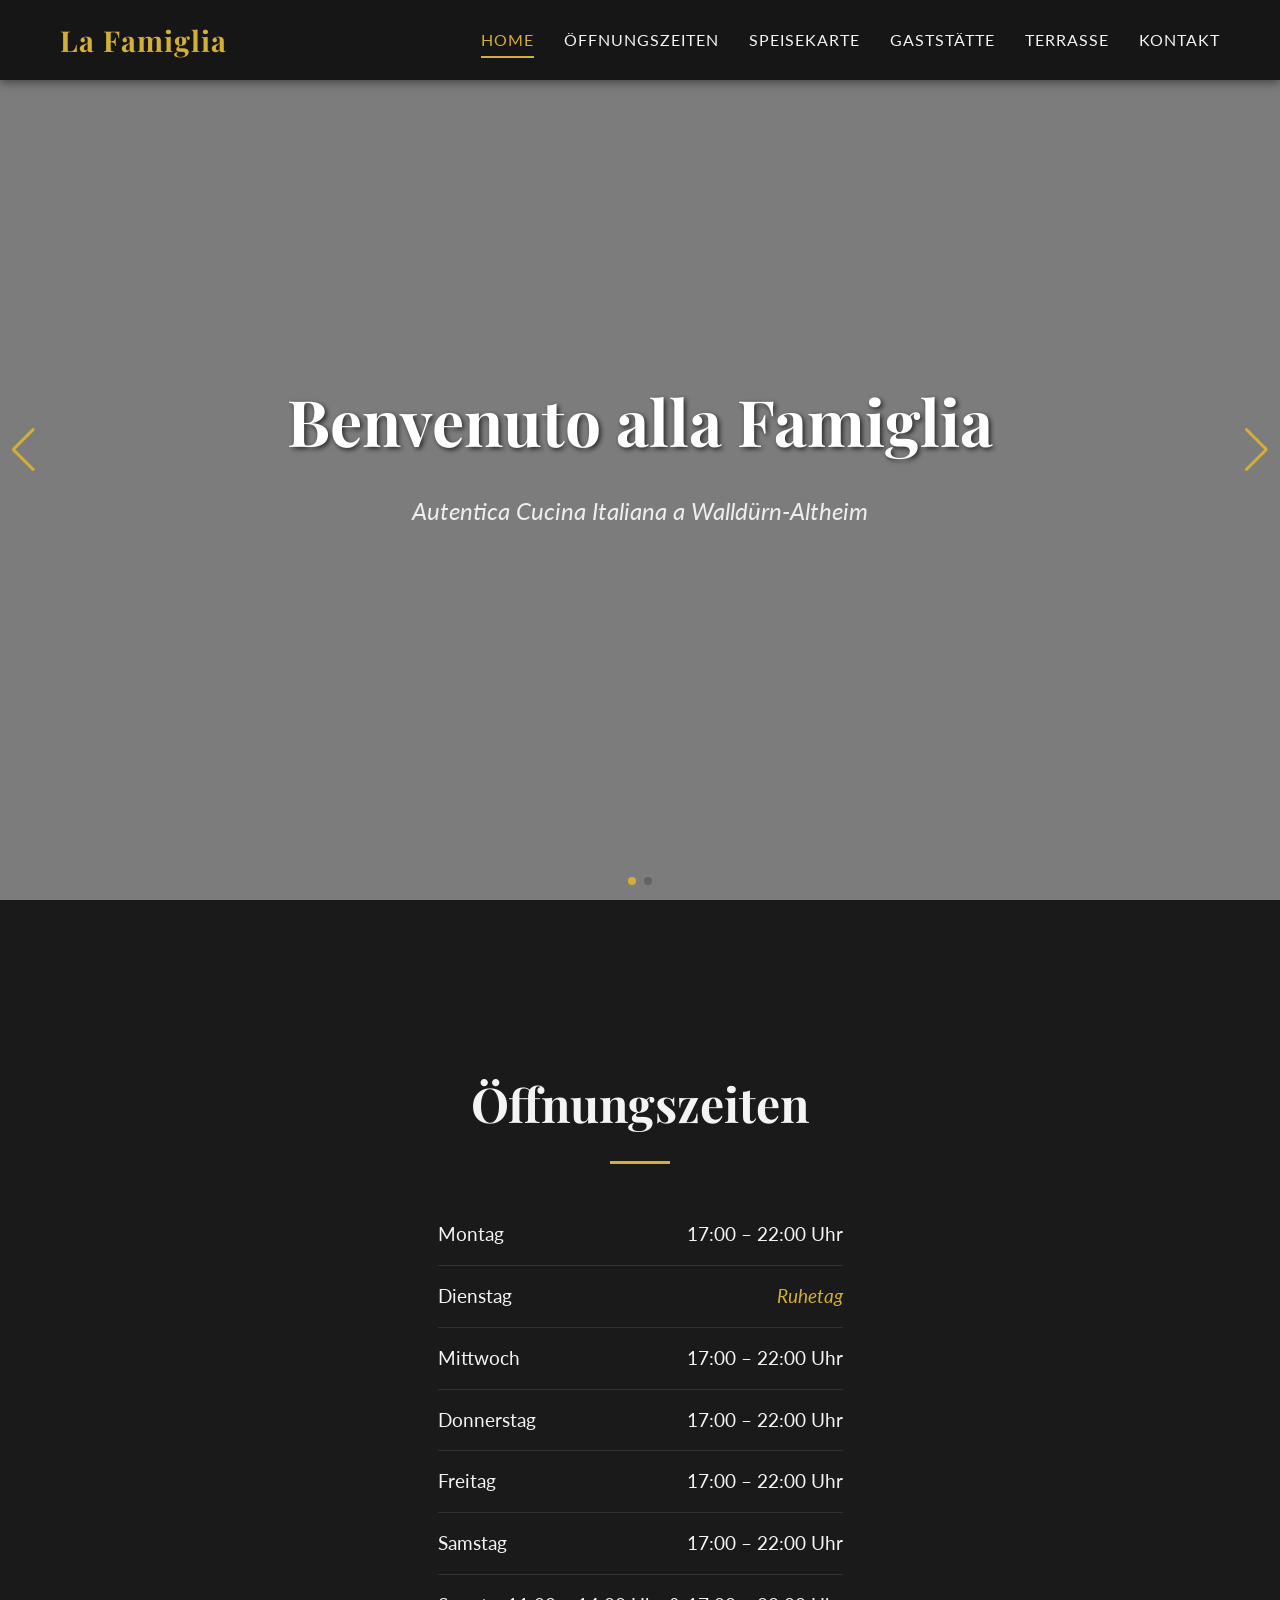
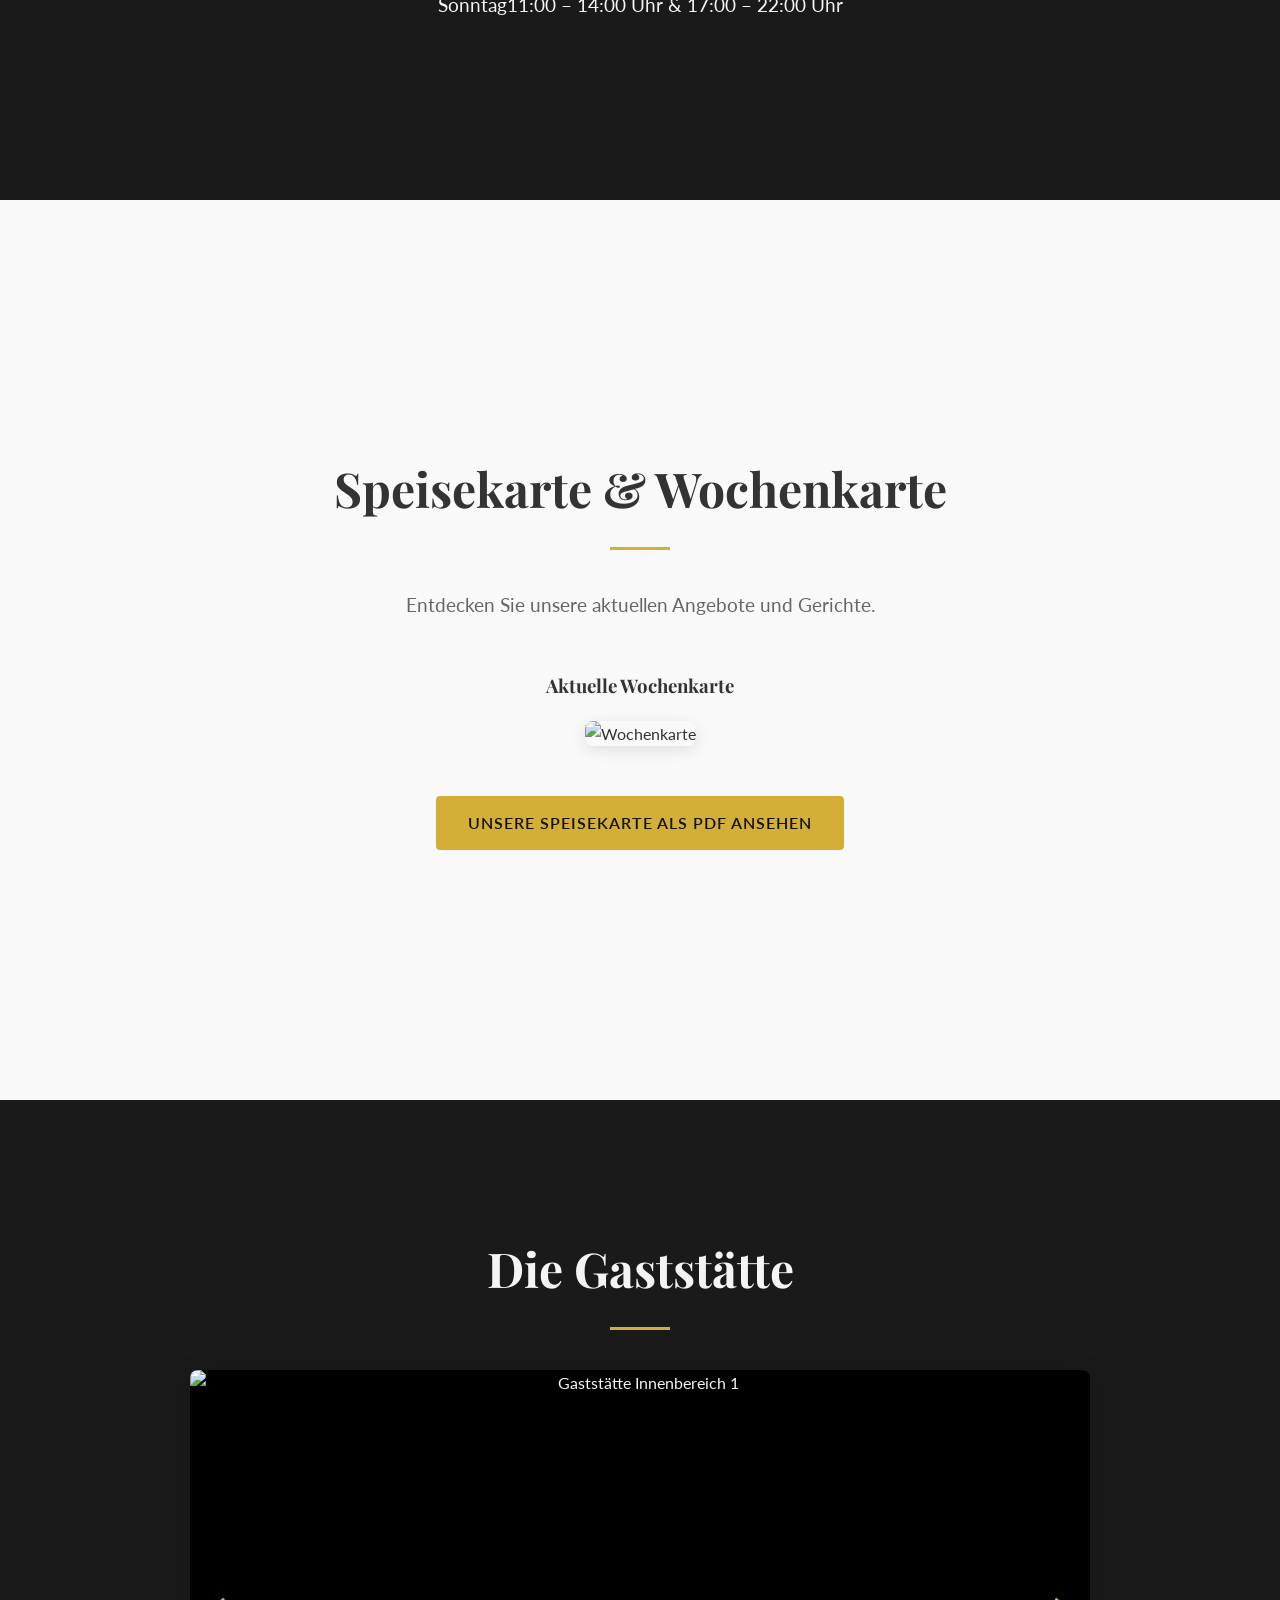
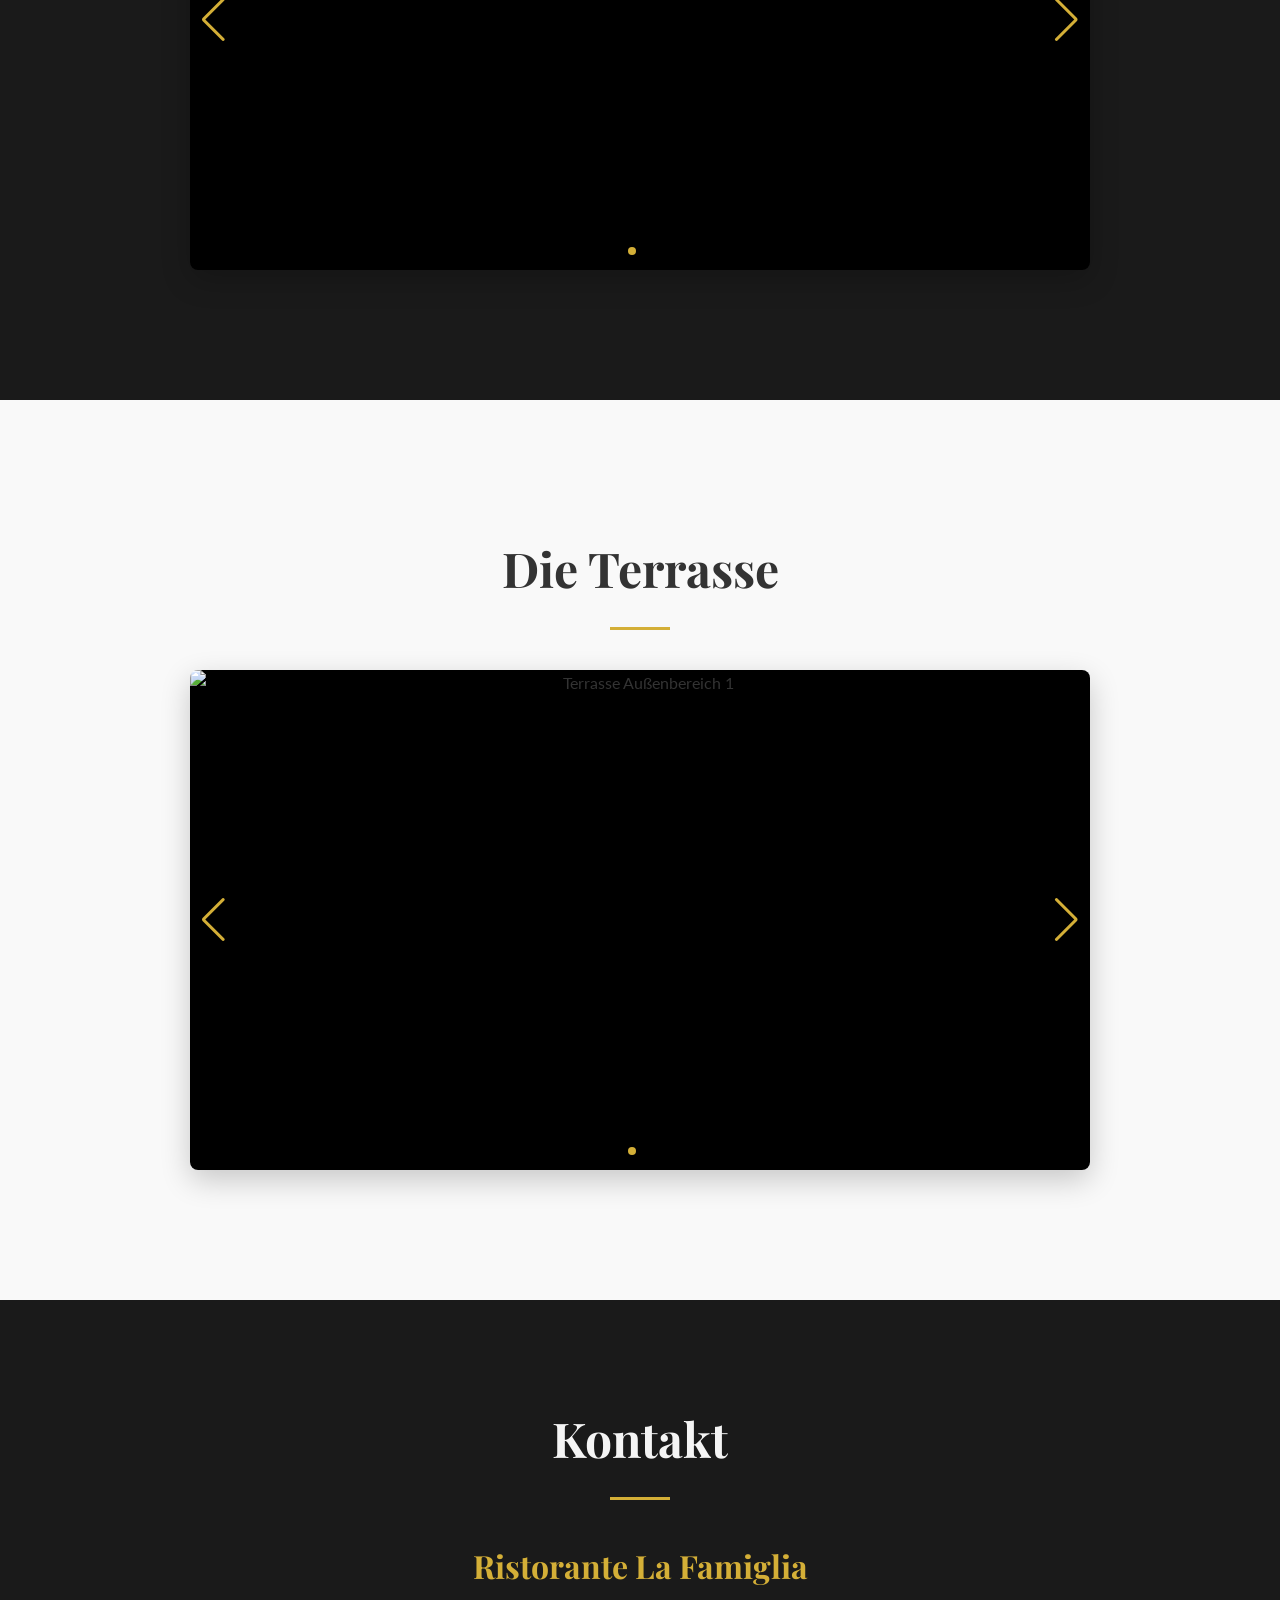
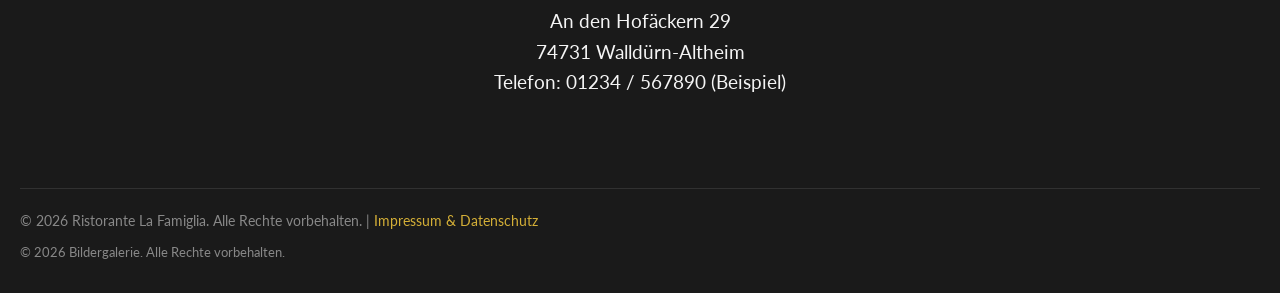
==== commit 9fc087ce: "Add files via upload" ====
--- a/index.html
+++ b/index.html
@@ -1,206 +1,176 @@
-<!DOCTYPE html>
-<html lang="de">
-<head>
-    <meta charset="UTF-8">
-    <meta name="viewport" content="width=device-width, initial-scale=1.0">
-    <title>La Famiglia – Authentische Italienische Küche</title>
-    <link rel="stylesheet" href="styles.css">
-</head>
-<body>
-
-    <!-- Navigation -->
-    <nav class="navbar">
-        <div class="nav-container">
-            <div class="nav-logo">
-                <span class="logo-la">La</span><span class="logo-famiglia">Famiglia</span>
-            </div>
-            <ul class="nav-links">
-                <li><a href="#home">Home</a></li>
-                <li><a href="#about">Über uns</a></li>
-                <li><a href="#menu">Menü</a></li>
-                <li><a href="#contact">Kontakt</a></li>
-            </ul>
-            <button class="nav-toggle" aria-label="Menü öffnen">&#9776;</button>
-        </div>
-    </nav>
-
-    <!-- Hero Section -->
-    <section id="home" class="hero">
-        <div class="hero-content">
-            <h1>Willkommen bei <br><span>La Famiglia</span></h1>
-            <p>Authentische italienische Küche – mit Liebe zubereitet seit 1998</p>
-            <a href="#menu" class="btn-primary">Unser Menü</a>
-        </div>
-    </section>
-
-    <!-- About Section -->
-    <section id="about" class="about">
-        <div class="container">
-            <h2>Unsere Geschichte</h2>
-            <div class="about-grid">
-                <div class="about-text">
-                    <p>La Famiglia steht für echte italienische Gastfreundschaft. Gegründet von der Familie Knoerzer, bringen wir die Aromen Italiens direkt auf Ihren Tisch.</p>
-                    <p>Unsere Rezepte werden von Generation zu Generation weitergegeben – frisch, ehrlich und mit Leidenschaft zubereitet. Bei uns sitzen Sie nicht einfach in einem Restaurant, Sie sind Teil der Familie.</p>
-                </div>
-                <div class="about-values">
-                    <div class="value-item">
-                        <span class="value-icon">🍅</span>
-                        <h3>Frische Zutaten</h3>
-                        <p>Täglich frisch vom Markt</p>
-                    </div>
-                    <div class="value-item">
-                        <span class="value-icon">👨‍🍳</span>
-                        <h3>Handgemacht</h3>
-                        <p>Pasta, Saucen &amp; Teig – alles selbst gemacht</p>
-                    </div>
-                    <div class="value-item">
-                        <span class="value-icon">❤️</span>
-                        <h3>Mit Liebe</h3>
-                        <p>Jedes Gericht ein Herzstück</p>
-                    </div>
-                </div>
-            </div>
-        </div>
-    </section>
-
-    <!-- Menu Section -->
-    <section id="menu" class="menu">
-        <div class="container">
-            <h2>Unsere Spezialitäten</h2>
-            <div class="menu-grid">
-                <div class="menu-card">
-                    <div class="menu-emoji">🍕</div>
-                    <h3>Pizza</h3>
-                    <p>Holzofenpizza nach neapolitanischer Art</p>
-                    <span class="price">ab 9,90 €</span>
-                </div>
-                <div class="menu-card">
-                    <div class="menu-emoji">🍝</div>
-                    <h3>Pasta</h3>
-                    <p>Hausgemachte Pasta mit traditionellen Saucen</p>
-                    <span class="price">ab 11,90 €</span>
-                </div>
-                <div class="menu-card">
-                    <div class="menu-emoji">🥩</div>
-                    <h3>Fleischgerichte</h3>
-                    <p>Ossobuco, Saltimbocca &amp; mehr</p>
-                    <span class="price">ab 16,90 €</span>
-                </div>
-                <div class="menu-card">
-                    <div class="menu-emoji">🍮</div>
-                    <h3>Desserts</h3>
-                    <p>Tiramisu, Panna Cotta &amp; hausgemachtes Gelato</p>
-                    <span class="price">ab 5,90 €</span>
-                </div>
-                <div class="menu-card">
-                    <div class="menu-emoji">🥗</div>
-                    <h3>Antipasti</h3>
-                    <p>Bruschetta, Caprese &amp; gemischte Vorspeisen</p>
-                    <span class="price">ab 6,90 €</span>
-                </div>
-                <div class="menu-card">
-                    <div class="menu-emoji">🍷</div>
-                    <h3>Weine</h3>
-                    <p>Erlesene Weine aus ganz Italien</p>
-                    <span class="price">ab 4,50 €</span>
-                </div>
-            </div>
-        </div>
-    </section>
-
-    <!-- Contact Section -->
-    <section id="contact" class="contact">
-        <div class="container">
-            <h2>Besuchen Sie uns</h2>
-            <div class="contact-grid">
-                <div class="contact-info">
-                    <div class="contact-item">
-                        <span class="contact-icon">📍</span>
-                        <div>
-                            <h3>Adresse</h3>
-                            <p>Via della Famiglia 1<br>80331 München</p>
-                        </div>
-                    </div>
-                    <div class="contact-item">
-                        <span class="contact-icon">🕐</span>
-                        <div>
-                            <h3>Öffnungszeiten</h3>
-                            <p>Mo – Fr: 11:30 – 22:00 Uhr<br>Sa – So: 12:00 – 23:00 Uhr</p>
-                        </div>
-                    </div>
-                    <div class="contact-item">
-                        <span class="contact-icon">📞</span>
-                        <div>
-                            <h3>Reservierung</h3>
-                            <p>+49 89 123 456 78<br>info@lafamiglia.de</p>
-                        </div>
-                    </div>
-                </div>
-                <div class="contact-form">
-                    <h3>Tisch reservieren</h3>
-                    <form id="reservation-form">
-                        <label for="res-name" class="sr-only">Ihr Name</label>
-                        <input id="res-name" type="text" placeholder="Ihr Name" required>
-                        <label for="res-email" class="sr-only">E-Mail Adresse</label>
-                        <input id="res-email" type="email" placeholder="E-Mail Adresse" required>
-                        <label for="res-date" class="sr-only">Datum</label>
-                        <input id="res-date" type="date" required>
-                        <label for="res-guests" class="sr-only">Anzahl Personen</label>
-                        <select id="res-guests" aria-label="Anzahl Personen">
-                            <option value="">Anzahl Personen</option>
-                            <option value="1">1 Person</option>
-                            <option value="2">2 Personen</option>
-                            <option value="3">3 Personen</option>
-                            <option value="4">4 Personen</option>
-                            <option value="5+">5+ Personen</option>
-                        </select>
-                        <button type="submit" class="btn-primary">Reservierung anfragen</button>
-                    </form>
-                </div>
-            </div>
-        </div>
-    </section>
-
-    <!-- Footer -->
-    <footer class="footer">
-        <div class="container">
-            <p>&copy; 2024 La Famiglia · Alle Rechte vorbehalten</p>
-            <p>
-                <a href="#">Impressum</a> &nbsp;|&nbsp;
-                <a href="#">Datenschutz</a>
-            </p>
-        </div>
-    </footer>
-
-    <script>
-        // Smooth scroll for nav links
-        document.querySelectorAll('a[href^="#"]').forEach(anchor => {
-            anchor.addEventListener('click', function (e) {
-                e.preventDefault();
-                const target = document.querySelector(this.getAttribute('href'));
-                if (target) {
-                    target.scrollIntoView({ behavior: 'smooth' });
-                }
-            });
-        });
-
-        // Reservation form – handle submission on static site
-        const reservationForm = document.getElementById('reservation-form');
-        if (reservationForm) {
-            reservationForm.addEventListener('submit', function (e) {
-                e.preventDefault();
-                alert('Vielen Dank! Wir haben Ihre Reservierungsanfrage erhalten und melden uns in Kürze.');
-                reservationForm.reset();
-            });
-        }
-
-        // Mobile nav toggle
-        const toggle = document.querySelector('.nav-toggle');
-        const navLinks = document.querySelector('.nav-links');
-        toggle.addEventListener('click', () => {
-            navLinks.classList.toggle('open');
-        });
-    </script>
-
-</body>
-</html>
+<!DOCTYPE html>
+<html lang="de">
+
+<head>
+    <meta charset="UTF-8">
+    <meta name="viewport" content="width=device-width, initial-scale=1.0">
+    <title>La Famiglia | Ristorante Italiano</title>
+    <!-- Google Fonts -->
+    <link
+        href="https://fonts.googleapis.com/css2?family=Playfair+Display:ital,wght@0,400;0,600;0,700;1,400&family=Lato:wght@300;400;700&display=swap"
+        rel="stylesheet">
+    <!-- Swiper CSS -->
+    <link rel="stylesheet" href="https://cdn.jsdelivr.net/npm/swiper@10/swiper-bundle.min.css" />
+    <!-- Custom CSS -->
+    <link rel="stylesheet" href="style.css">
+</head>
+
+<body>
+
+    <!-- Header Navigation -->
+    <header class="navbar">
+        <div class="nav-container">
+            <a href="#home" class="logo">La Famiglia</a>
+            <div class="menu-toggle" id="mobile-menu">
+                <span class="bar"></span>
+                <span class="bar"></span>
+                <span class="bar"></span>
+            </div>
+            <nav class="nav-links">
+                <a href="#home" class="nav-link active">Home</a>
+                <a href="#oeffnungszeiten" class="nav-link">Öffnungszeiten</a>
+                <a href="#speisekarte" class="nav-link">Speisekarte</a>
+                <a href="#gaststaette" class="nav-link">Gaststätte</a>
+                <a href="#terrasse" class="nav-link">Terrasse</a>
+                <a href="#kontakt" class="nav-link">Kontakt</a>
+            </nav>
+        </div>
+    </header>
+
+    <!-- Home Section (Hero with Carousel) -->
+    <section id="home" class="section hero-section">
+        <!-- Swiper -->
+        <div class="swiper heroSwiper">
+            <div class="swiper-wrapper">
+                <div class="swiper-slide" style="background-image: url('assets/Clubheim_von_aussen.jpg');">
+                    <div class="overlay"></div>
+                    <div class="hero-content">
+                        <h1>Benvenuto alla Famiglia</h1>
+                        <p>Autentica Cucina Italiana a Walldürn-Altheim</p>
+                    </div>
+                </div>
+                <div class="swiper-slide" style="background-image: url('assets/VfB-Clubheim_Gastraum_01.jpg');">
+                    <div class="overlay"></div>
+                    <div class="hero-content">
+                        <h1>Gemütliches Ambiente</h1>
+                        <p>Genießen Sie bei uns unvergessliche Abende.</p>
+                    </div>
+                </div>
+            </div>
+            <!-- Add Pagination -->
+            <div class="swiper-pagination"></div>
+            <!-- Add Navigation -->
+            <div class="swiper-button-next"></div>
+            <div class="swiper-button-prev"></div>
+        </div>
+    </section>
+
+    <!-- Öffnungszeiten Section -->
+    <section id="oeffnungszeiten" class="section dark-section">
+        <div class="container">
+            <h2>Öffnungszeiten</h2>
+            <div class="decor-line"></div>
+            <div class="hours-grid">
+                <ul class="hours-list">
+                    <li><span>Montag</span> <span>17:00 – 22:00 Uhr</span></li>
+                    <li><span>Dienstag</span> <span class="highlight">Ruhetag</span></li>
+                    <li><span>Mittwoch</span> <span>17:00 – 22:00 Uhr</span></li>
+                    <li><span>Donnerstag</span> <span>17:00 – 22:00 Uhr</span></li>
+                    <li><span>Freitag</span> <span>17:00 – 22:00 Uhr</span></li>
+                    <li><span>Samstag</span> <span>17:00 – 22:00 Uhr</span></li>
+                    <li><span>Sonntag</span> <span>11:00 – 14:00 Uhr & 17:00 – 22:00 Uhr</span></li>
+                </ul>
+            </div>
+        </div>
+    </section>
+
+    <!-- Speisekarte Section -->
+    <section id="speisekarte" class="section light-section">
+        <div class="container">
+            <h2>Speisekarte & Wochenkarte</h2>
+            <div class="decor-line"></div>
+            <p class="subtitle">Entdecken Sie unsere aktuellen Angebote und Gerichte.</p>
+
+            <div class="wochenkarte-container" style="text-align: center; margin-bottom: 40px;">
+                <h3>Aktuelle Wochenkarte</h3>
+                <img src="assets/Wochenkarte_0202-08022026-828x1536.jpeg" alt="Wochenkarte"
+                    style="max-width: 100%; height: auto; border-radius: 8px; box-shadow: 0 4px 15px rgba(0,0,0,0.1); margin-top: 20px;">
+            </div>
+
+            <div class="pdf-download">
+                <a href="assets/Speissekarte_2025.pdf" class="btn primary-btn" target="_blank">Unsere Speisekarte als
+                    PDF ansehen</a>
+            </div>
+        </div>
+    </section>
+
+    <!-- Gaststätte Section -->
+    <section id="gaststaette" class="section dark-section">
+        <div class="container">
+            <h2>Die Gaststätte</h2>
+            <div class="decor-line"></div>
+            <!-- Swiper -->
+            <div class="swiper gallerySwiper">
+                <div class="swiper-wrapper">
+                    <div class="swiper-slide">
+                        <img src="assets/VfB-Clubheim_Gastraum_01.jpg" alt="Gaststätte Innenbereich 1">
+                    </div>
+                    <div class="swiper-slide">
+                        <img src="assets/VfB-Cubheim-von-oben.jpg" alt="Gaststätte Übersicht">
+                    </div>
+                </div>
+                <div class="swiper-pagination"></div>
+                <div class="swiper-button-next"></div>
+                <div class="swiper-button-prev"></div>
+            </div>
+        </div>
+    </section>
+
+    <!-- Terrasse Section -->
+    <section id="terrasse" class="section light-section">
+        <div class="container">
+            <h2>Die Terrasse</h2>
+            <div class="decor-line"></div>
+            <!-- Swiper -->
+            <div class="swiper gallerySwiper">
+                <div class="swiper-wrapper">
+                    <div class="swiper-slide">
+                        <img src="assets/Clubheim_Terasse-01.jpg" alt="Terrasse Außenbereich 1">
+                    </div>
+                    <div class="swiper-slide">
+                        <img src="assets/Clubheim_Terasse_02.jpg" alt="Terrasse Außenbereich 2">
+                    </div>
+                </div>
+                <div class="swiper-pagination"></div>
+                <div class="swiper-button-next"></div>
+                <div class="swiper-button-prev"></div>
+            </div>
+        </div>
+    </section>
+
+    <!-- Kontakt Section -->
+    <section id="kontakt" class="section dark-section footer-section">
+        <div class="container">
+            <h2>Kontakt</h2>
+            <div class="decor-line"></div>
+            <div class="contact-info">
+                <h3>Ristorante La Famiglia</h3>
+                <p>An den Hofäckern 29</p>
+                <p>74731 Walldürn-Altheim</p>
+                <p class="phone-number">Telefon: 01234 / 567890 (Beispiel)</p>
+            </div>
+        </div>
+        <div class="footer-bottom">
+            <p>&copy; 2026 Ristorante La Famiglia. Alle Rechte vorbehalten. | <a href="impressum.html"
+                    style="color: var(--primary-color);">Impressum & Datenschutz</a></p>
+            <p style="margin-top: 10px; font-size: 0.8rem;">&copy; 2026 Bildergalerie. Alle Rechte vorbehalten.</p>
+        </div>
+    </section>
+
+    <!-- Swiper JS -->
+    <script src="https://cdn.jsdelivr.net/npm/swiper@10/swiper-bundle.min.js"></script>
+    <!-- Custom JS -->
+    <script src="app.js"></script>
+</body>
+
+</html>
--- a/style.css
+++ b/style.css
@@ -0,0 +1,402 @@
+/* RESET & VARIABLES */
+:root {
+    --primary-color: #d4af37; /* Gold / Brass */
+    --primary-color-hover: #b89626;
+    --dark-bg: #1a1a1a;
+    --darker-bg: #111111;
+    --light-bg: #f9f9f9;
+    --text-light: #f4f4f4;
+    --text-dark: #333333;
+    --font-heading: 'Playfair Display', serif;
+    --font-body: 'Lato', sans-serif;
+    --nav-height: 80px;
+}
+
+* {
+    margin: 0;
+    padding: 0;
+    box-sizing: border-box;
+}
+
+html {
+    scroll-behavior: smooth;
+}
+
+body {
+    font-family: var(--font-body);
+    line-height: 1.6;
+    color: var(--text-dark);
+    background-color: var(--light-bg);
+    overflow-x: hidden;
+}
+
+h1, h2, h3, h4, h5, h6 {
+    font-family: var(--font-heading);
+    font-weight: 700;
+}
+
+a {
+    text-decoration: none;
+    color: inherit;
+    transition: color 0.3s ease;
+}
+
+/* NAVIGATION */
+.navbar {
+    position: fixed;
+    top: 0;
+    width: 100%;
+    height: var(--nav-height);
+    background-color: rgba(17, 17, 17, 0.95);
+    backdrop-filter: blur(10px);
+    z-index: 1000;
+    box-shadow: 0 2px 10px rgba(0, 0, 0, 0.5);
+    transition: background-color 0.3s ease;
+}
+
+.nav-container {
+    max-width: 1200px;
+    margin: 0 auto;
+    padding: 0 20px;
+    display: flex;
+    justify-content: space-between;
+    align-items: center;
+    height: 100%;
+}
+
+.logo {
+    font-family: var(--font-heading);
+    font-size: 1.8rem;
+    color: var(--primary-color);
+    font-weight: 700;
+    letter-spacing: 1px;
+}
+
+.nav-links {
+    display: flex;
+    gap: 30px;
+}
+
+.nav-link {
+    color: var(--text-light);
+    font-size: 1rem;
+    text-transform: uppercase;
+    letter-spacing: 1px;
+    position: relative;
+}
+
+.nav-link::after {
+    content: '';
+    position: absolute;
+    bottom: -5px;
+    left: 0;
+    width: 0%;
+    height: 2px;
+    background-color: var(--primary-color);
+    transition: width 0.3s ease;
+}
+
+.nav-link:hover::after,
+.nav-link.active::after {
+    width: 100%;
+}
+
+.nav-link.active {
+    color: var(--primary-color);
+}
+
+.menu-toggle {
+    display: none;
+    cursor: pointer;
+    flex-direction: column;
+    gap: 5px;
+}
+
+.bar {
+    width: 25px;
+    height: 3px;
+    background-color: var(--text-light);
+    transition: 0.3s;
+}
+
+/* COMMON SECTION STYLES */
+.section {
+    padding: 100px 20px;
+    min-height: 100vh;
+    display: flex;
+    flex-direction: column;
+    justify-content: center;
+}
+
+.container {
+    max-width: 1000px;
+    margin: 0 auto;
+    text-align: center;
+}
+
+h2 {
+    font-size: 3rem;
+    margin-bottom: 20px;
+}
+
+.decor-line {
+    width: 60px;
+    height: 3px;
+    background-color: var(--primary-color);
+    margin: 0 auto 40px auto;
+}
+
+.dark-section {
+    background-color: var(--dark-bg);
+    color: var(--text-light);
+}
+
+.light-section {
+    background-color: var(--light-bg);
+    color: var(--text-dark);
+}
+
+/* HERO SECTION (HOME) */
+.hero-section {
+    padding: 0;
+    height: 100vh;
+    min-height: auto;
+}
+
+.heroSwiper {
+    width: 100%;
+    height: 100%;
+}
+
+.heroSwiper .swiper-slide {
+    background-size: cover;
+    background-position: center;
+    position: relative;
+    display: flex;
+    align-items: center;
+    justify-content: center;
+}
+
+.overlay {
+    position: absolute;
+    top: 0;
+    left: 0;
+    width: 100%;
+    height: 100%;
+    background: rgba(0, 0, 0, 0.5); /* Dark overlay for text readability */
+}
+
+.hero-content {
+    position: relative;
+    z-index: 10;
+    text-align: center;
+    color: var(--text-light);
+    padding: 0 20px;
+}
+
+.hero-content h1 {
+    font-size: 4rem;
+    margin-bottom: 20px;
+    color: #fff;
+    text-shadow: 2px 2px 5px rgba(0,0,0,0.7);
+}
+
+.hero-content p {
+    font-size: 1.5rem;
+    font-style: italic;
+    color: #eee;
+}
+
+/* Swiper Controls Customization */
+.swiper-button-next, .swiper-button-prev {
+    color: var(--primary-color) !important;
+}
+.swiper-pagination-bullet-active {
+    background: var(--primary-color) !important;
+}
+
+/* BUTTONS */
+.btn {
+    display: inline-block;
+    padding: 12px 30px;
+    font-size: 1rem;
+    font-family: var(--font-body);
+    font-weight: 600;
+    border-radius: 4px;
+    cursor: pointer;
+    text-transform: uppercase;
+    letter-spacing: 1px;
+    transition: all 0.3s ease;
+}
+
+.primary-btn {
+    background-color: var(--primary-color);
+    color: var(--darker-bg);
+    border: 2px solid var(--primary-color);
+}
+
+.primary-btn:hover {
+    background-color: transparent;
+    color: var(--primary-color);
+}
+
+/* ÖFFNUNGSZEITEN */
+.hours-list {
+    list-style: none;
+    max-width: 600px;
+    margin: 0 auto;
+    font-size: 1.2rem;
+}
+
+.hours-list li {
+    display: flex;
+    justify-content: space-between;
+    padding: 15px 0;
+    border-bottom: 1px solid rgba(255, 255, 255, 0.1);
+}
+
+.hours-list li:last-child {
+    border-bottom: none;
+}
+
+.highlight {
+    color: var(--primary-color);
+    font-style: italic;
+}
+
+/* SPEISEKARTE (Preview) */
+.subtitle {
+    font-size: 1.2rem;
+    margin-bottom: 50px;
+    color: #666;
+}
+
+.menu-category {
+    margin-bottom: 50px;
+    text-align: left;
+}
+
+.menu-category h3 {
+    font-size: 2rem;
+    color: var(--primary-color);
+    margin-bottom: 20px;
+    border-bottom: 1px solid #ddd;
+    padding-bottom: 10px;
+}
+
+.menu-item {
+    margin-bottom: 25px;
+}
+
+.menu-item-header {
+    display: flex;
+    justify-content: space-between;
+    align-items: baseline;
+    margin-bottom: 5px;
+}
+
+.menu-item-header h4 {
+    font-size: 1.3rem;
+    color: var(--text-dark);
+}
+
+.price {
+    font-weight: 700;
+    color: var(--primary-color);
+}
+
+.menu-item p {
+    color: #555;
+    font-style: italic;
+}
+
+.pdf-download {
+    margin-top: 50px;
+}
+
+/* GALLERY SWIPERS (Gaststätte & Terrasse) */
+.gallerySwiper {
+    width: 100%;
+    max-width: 900px;
+    height: 500px;
+    margin: 0 auto;
+    border-radius: 8px;
+    box-shadow: 0 10px 30px rgba(0,0,0,0.2);
+}
+
+.gallerySwiper .swiper-slide {
+    display: flex;
+    justify-content: center;
+    align-items: center;
+    background-color: #000;
+}
+
+.gallerySwiper img {
+    width: 100%;
+    height: 100%;
+    object-fit: cover;
+}
+
+/* KONTAKT / FOOTER */
+.footer-section {
+    min-height: auto;
+    padding-bottom: 30px;
+}
+
+.contact-info {
+    font-size: 1.2rem;
+    margin-bottom: 40px;
+}
+
+.contact-info h3 {
+    font-size: 2rem;
+    color: var(--primary-color);
+    margin-bottom: 15px;
+}
+
+.footer-bottom {
+    margin-top: 50px;
+    border-top: 1px solid rgba(255, 255, 255, 0.1);
+    padding-top: 20px;
+    font-size: 0.9rem;
+    color: #888;
+}
+
+/* MEDIA QUERIES */
+@media screen and (max-width: 768px) {
+    .nav-links {
+        display: none; /* Hide default on mobile */
+        flex-direction: column;
+        width: 100%;
+        position: absolute;
+        top: var(--nav-height);
+        left: 0;
+        background-color: rgba(17, 17, 17, 0.98);
+        padding: 20px 0;
+        text-align: center;
+    }
+
+    .nav-links.active {
+        display: flex;
+    }
+
+    .menu-toggle {
+        display: flex;
+    }
+
+    .hero-content h1 {
+        font-size: 2.5rem;
+    }
+
+    h2 {
+        font-size: 2.2rem;
+    }
+
+    .hours-list {
+        font-size: 1rem;
+    }
+    
+    .gallerySwiper {
+        height: 300px;
+    }
+}
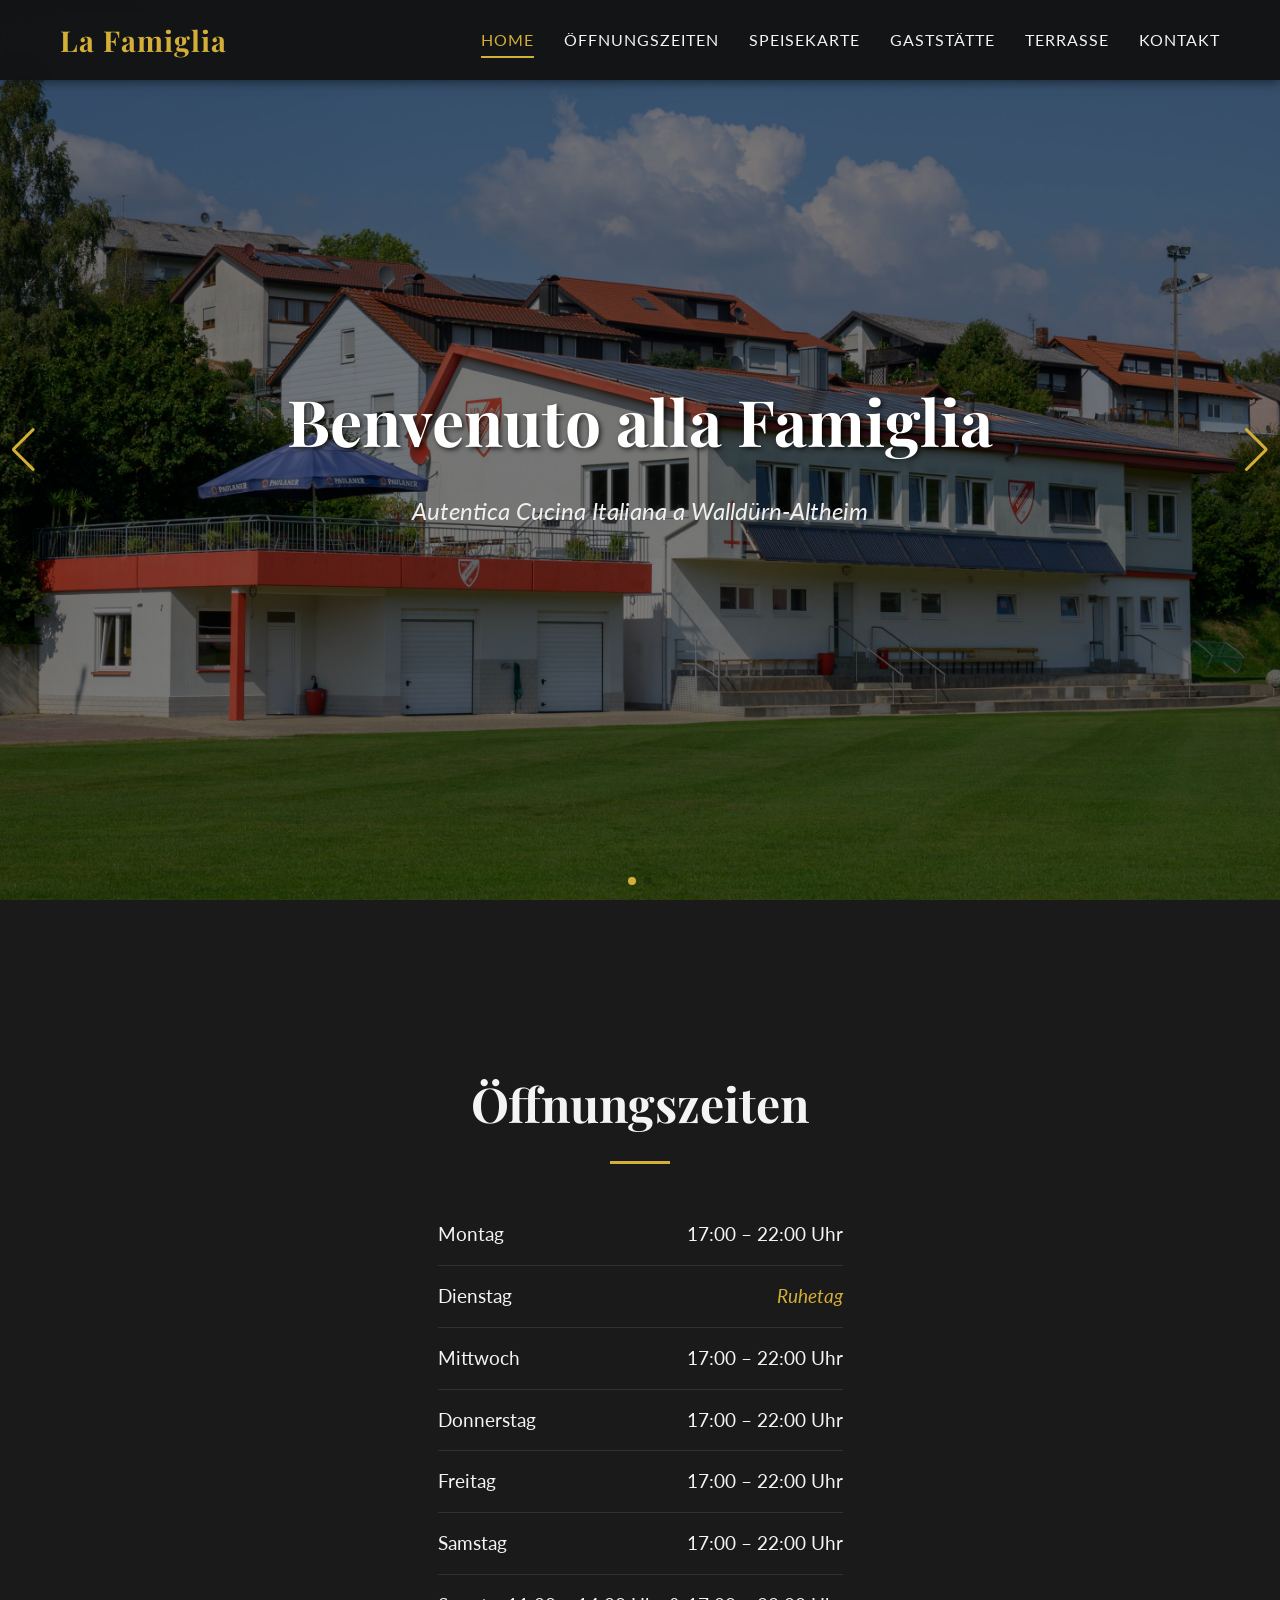
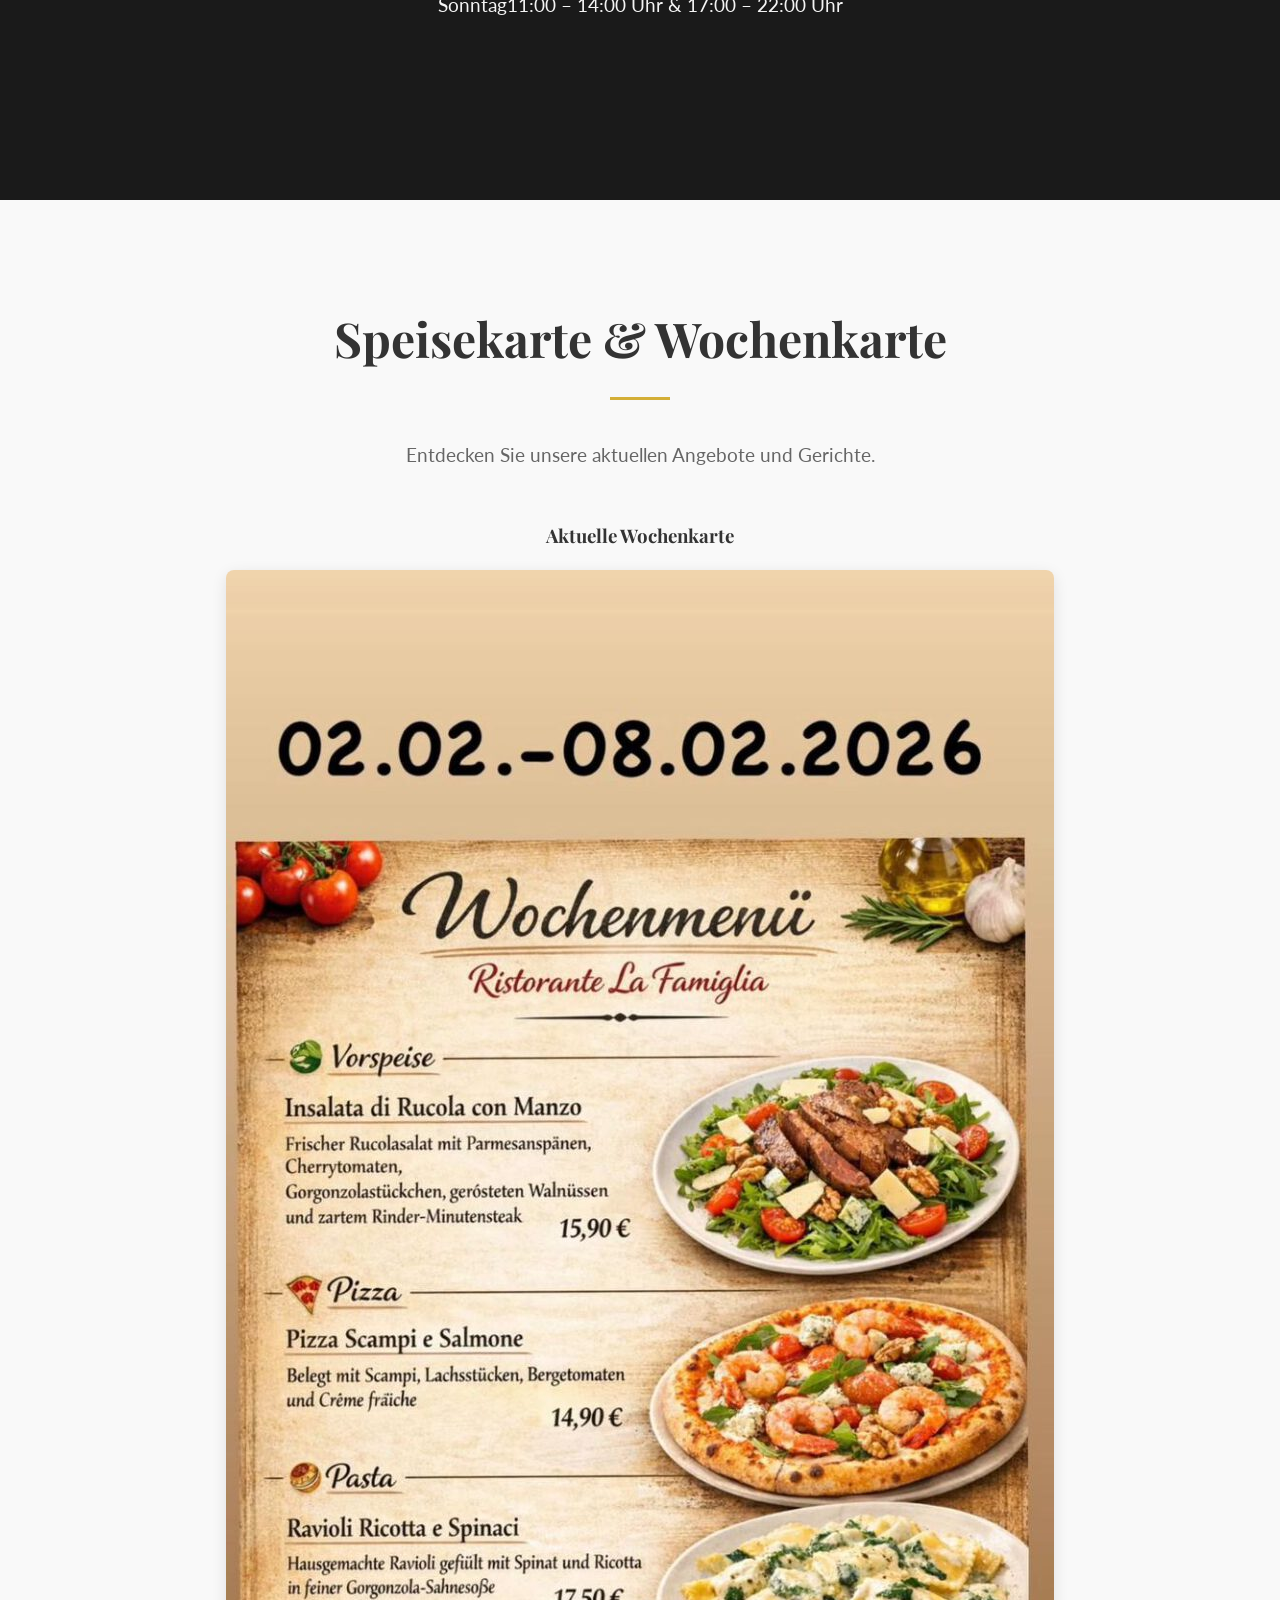
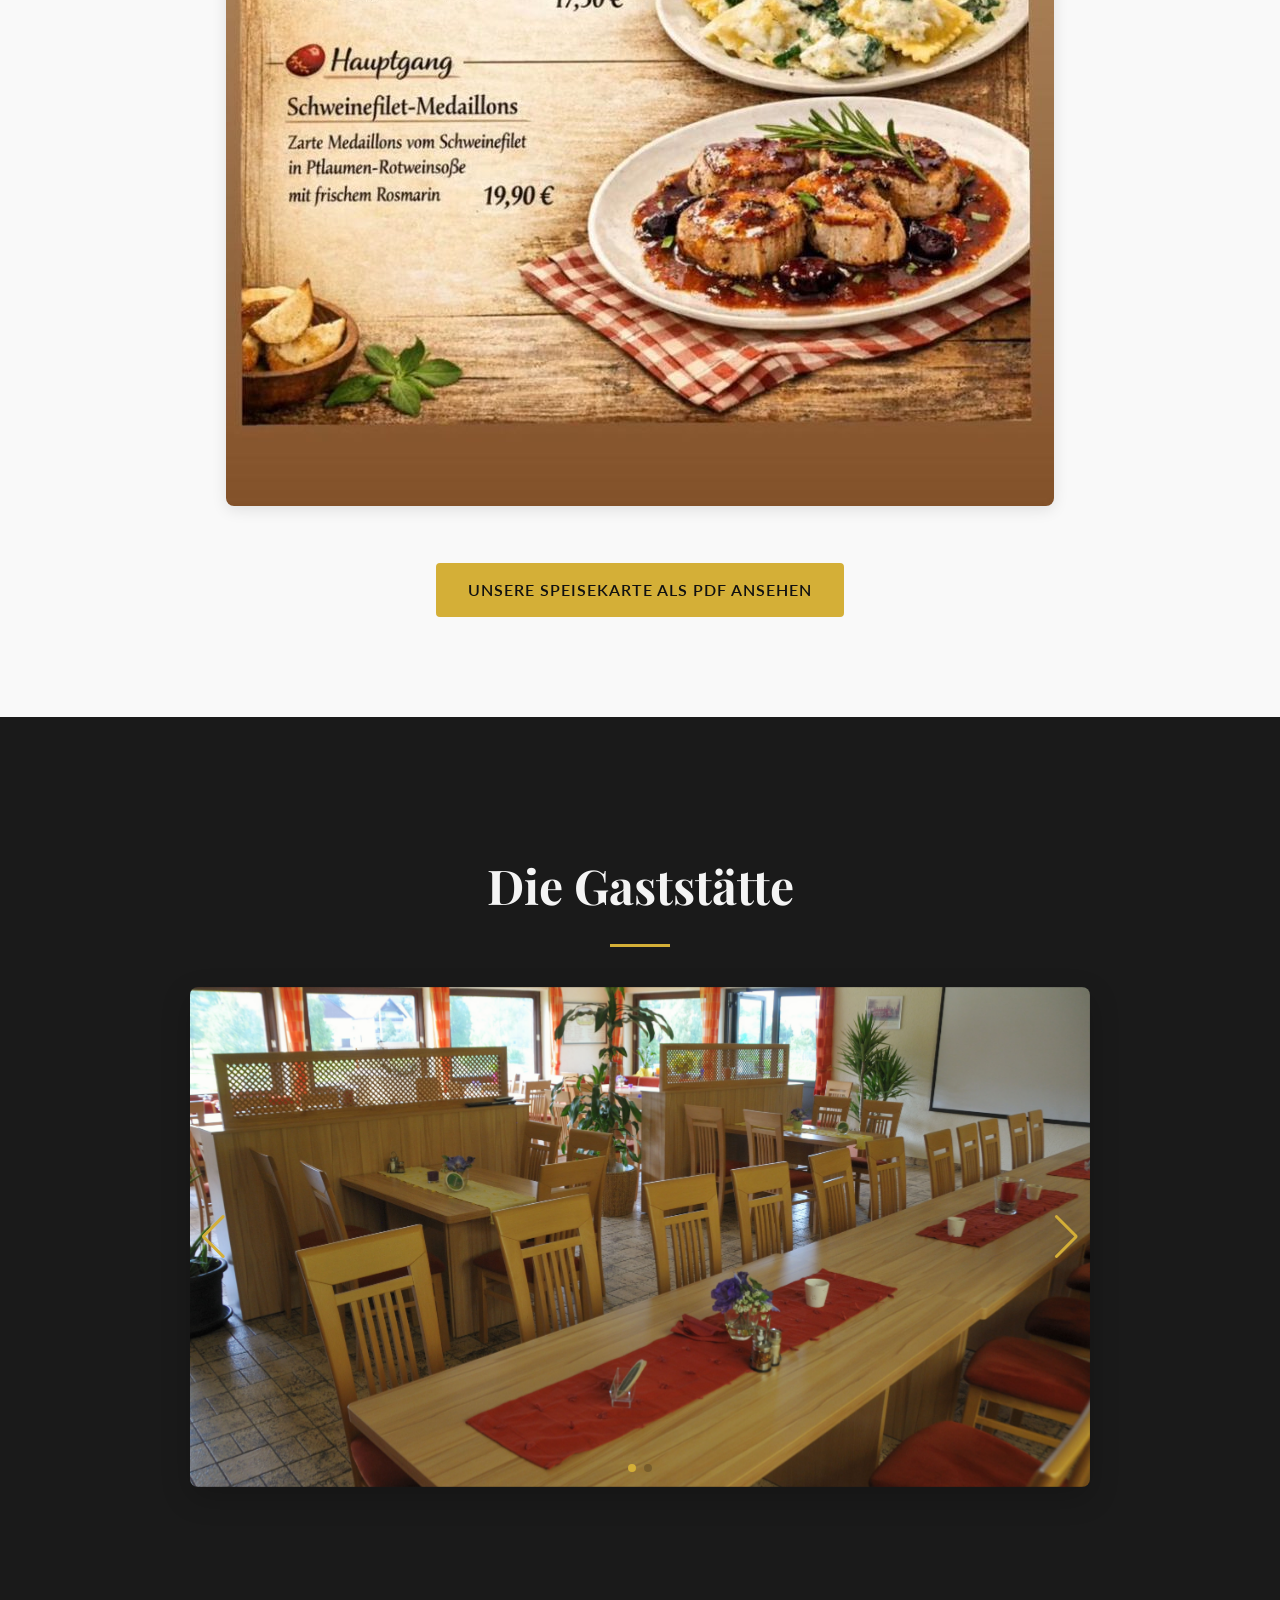
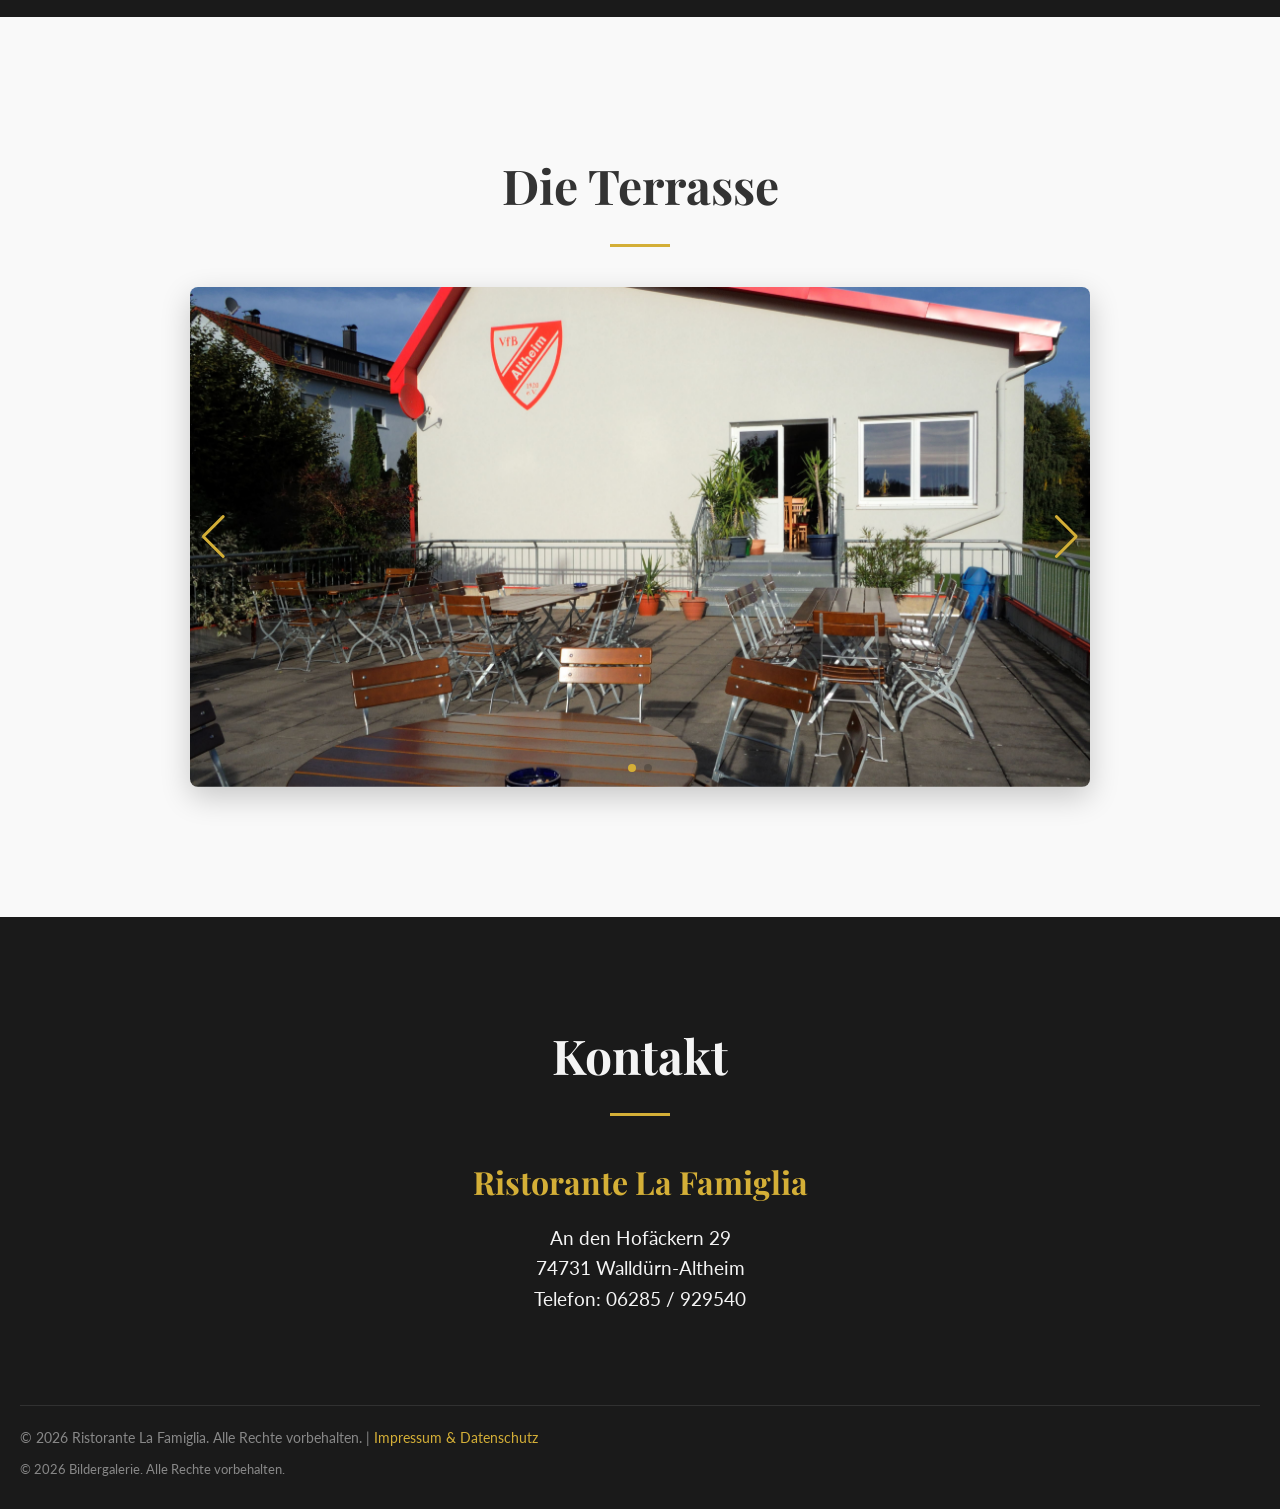
==== commit 587a07ce: "Fix HTML encoding issues in index.html" ====
--- a/index.html
+++ b/index.html
@@ -157,7 +157,7 @@
                 <h3>Ristorante La Famiglia</h3>
                 <p>An den Hofäckern 29</p>
                 <p>74731 Walldürn-Altheim</p>
-                <p class="phone-number">Telefon: 01234 / 567890 (Beispiel)</p>
+                <p class="phone-number">Telefon: 06285 / 929540</p>
             </div>
         </div>
         <div class="footer-bottom">
@@ -173,4 +173,5 @@
     <script src="app.js"></script>
 </body>
 
-</html>+
+</html>
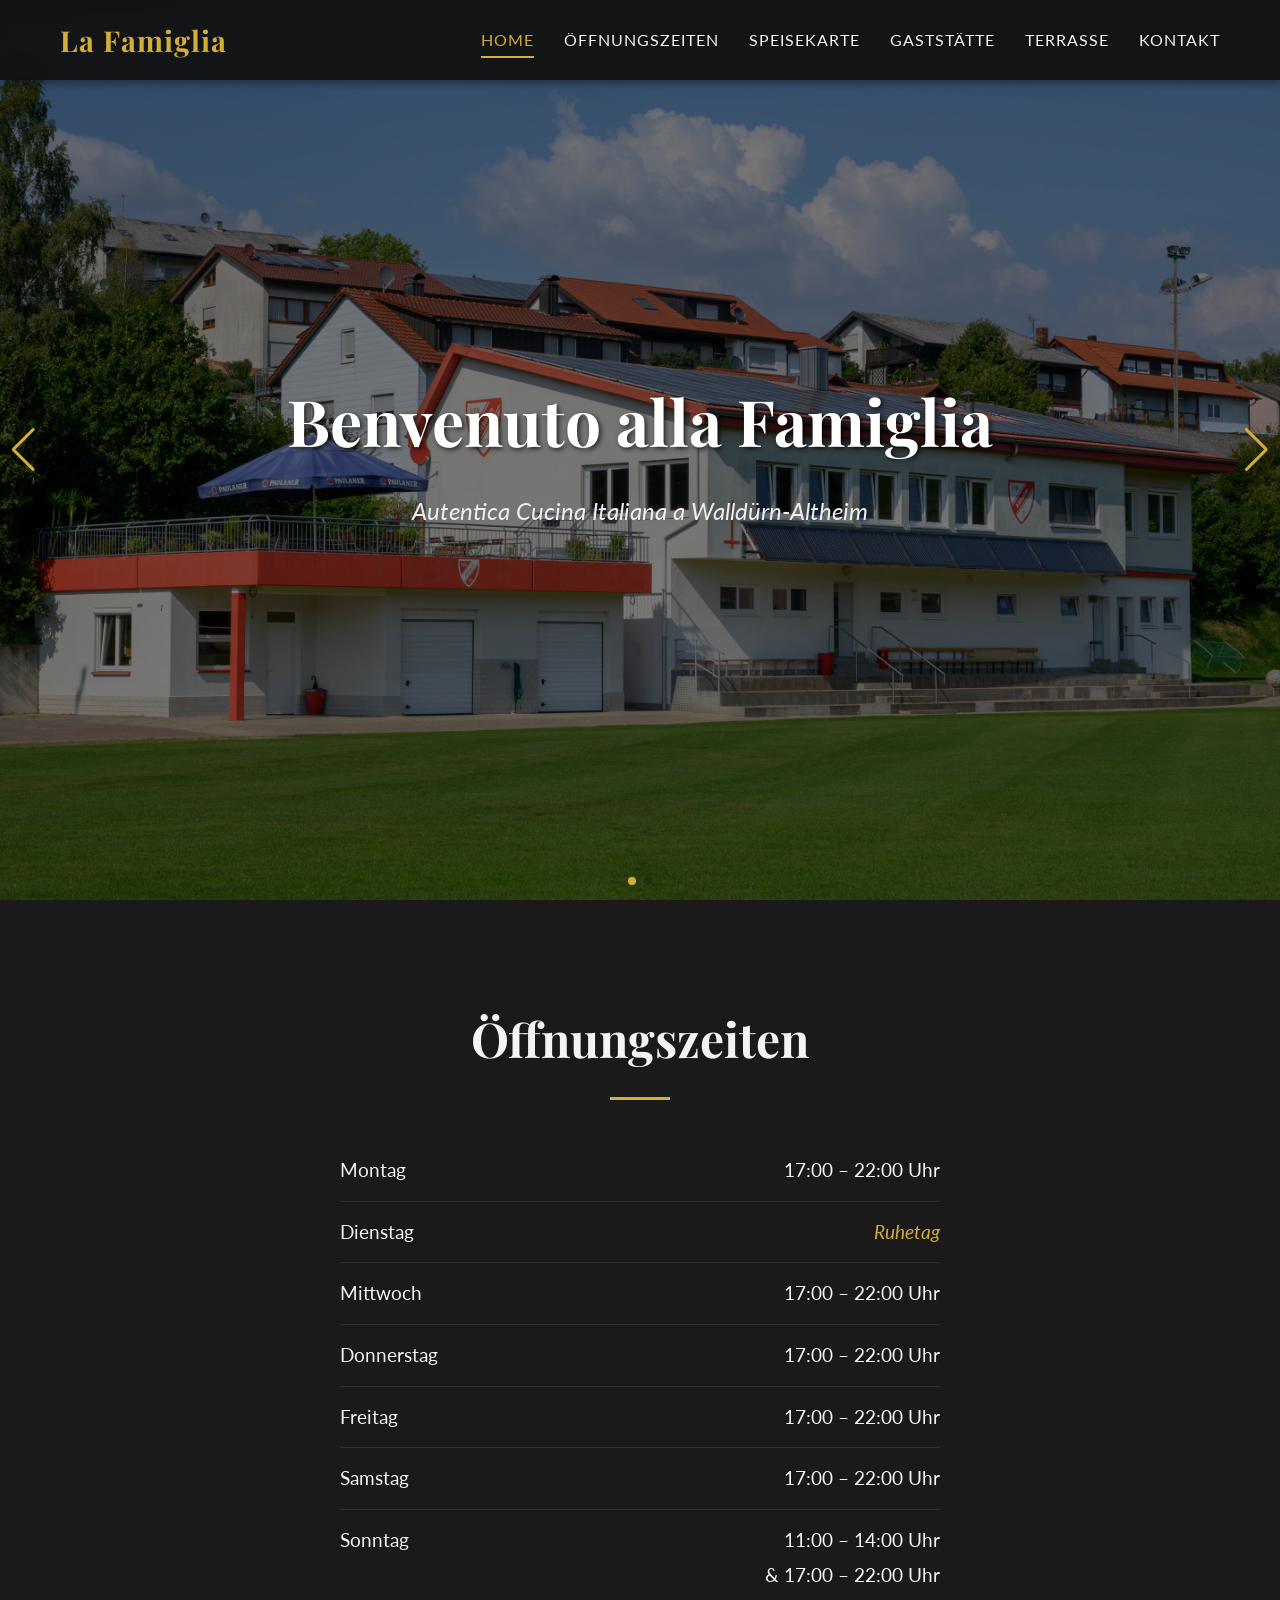
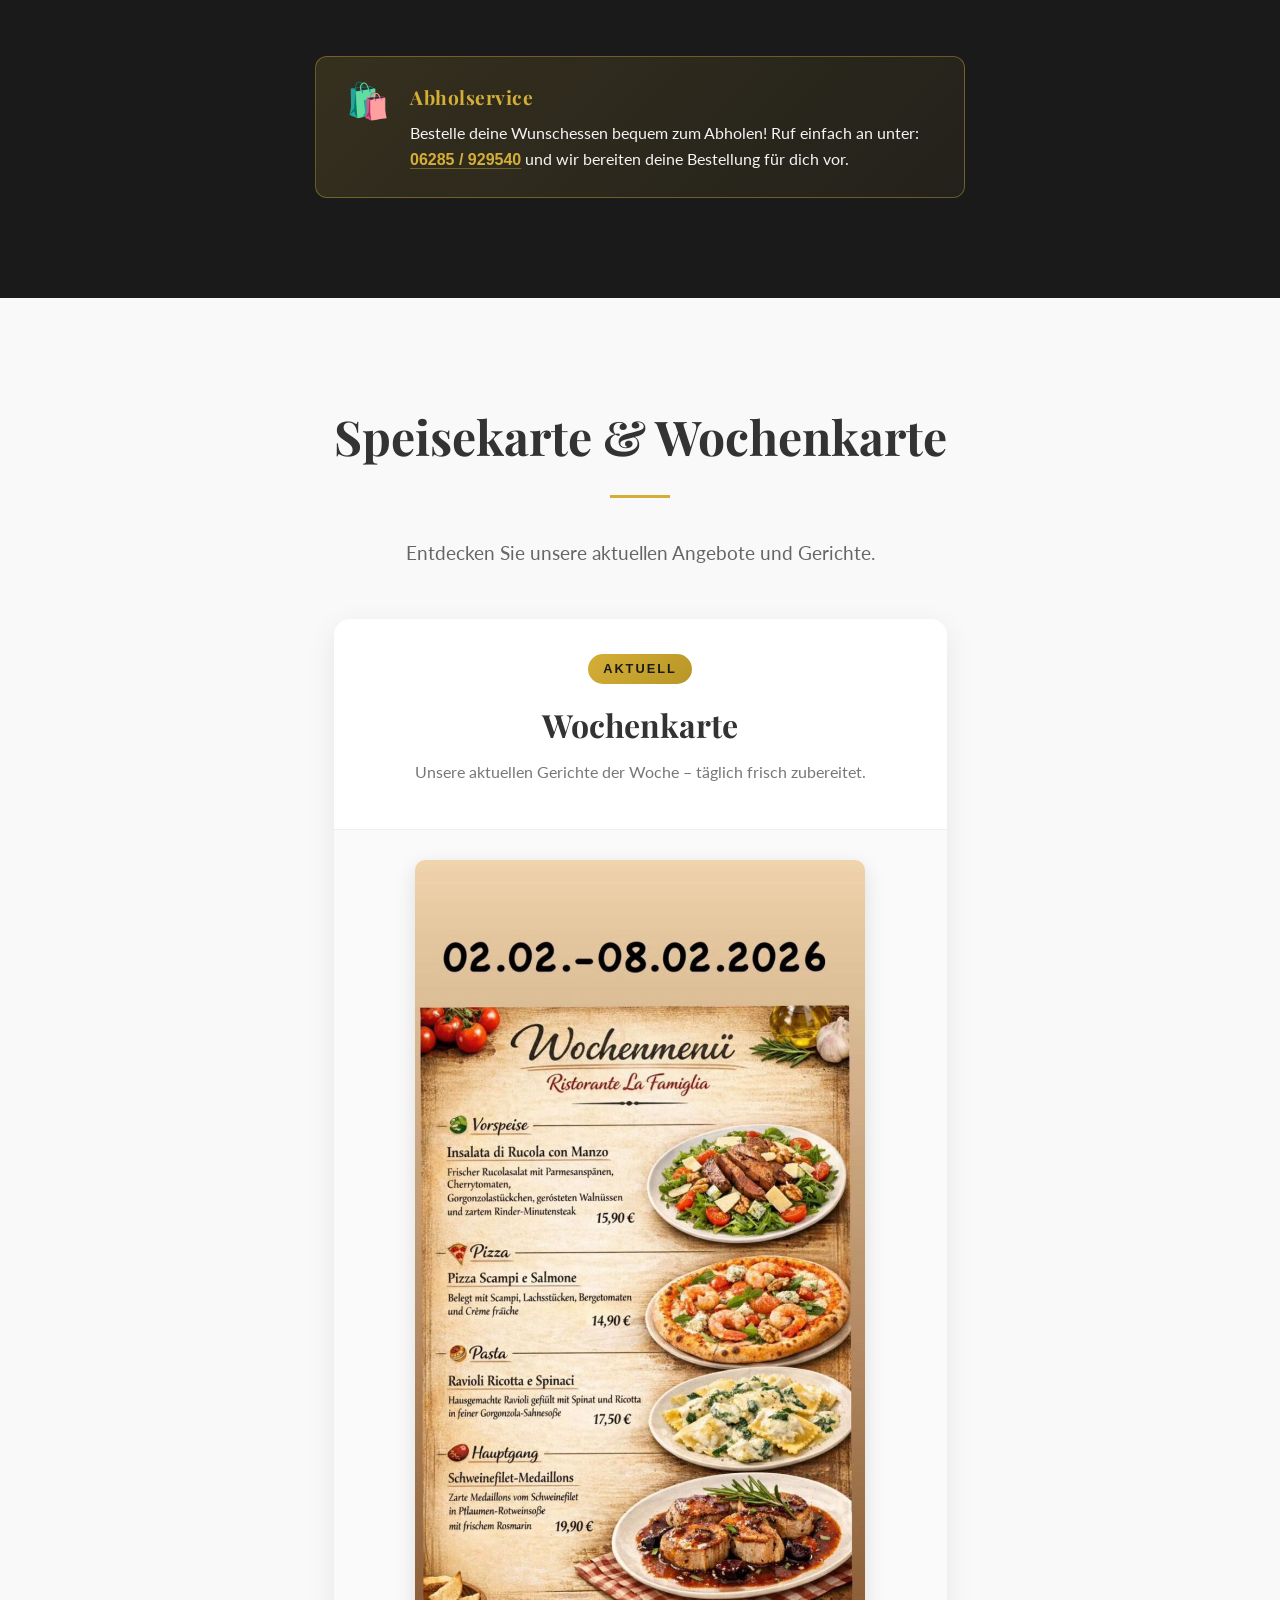
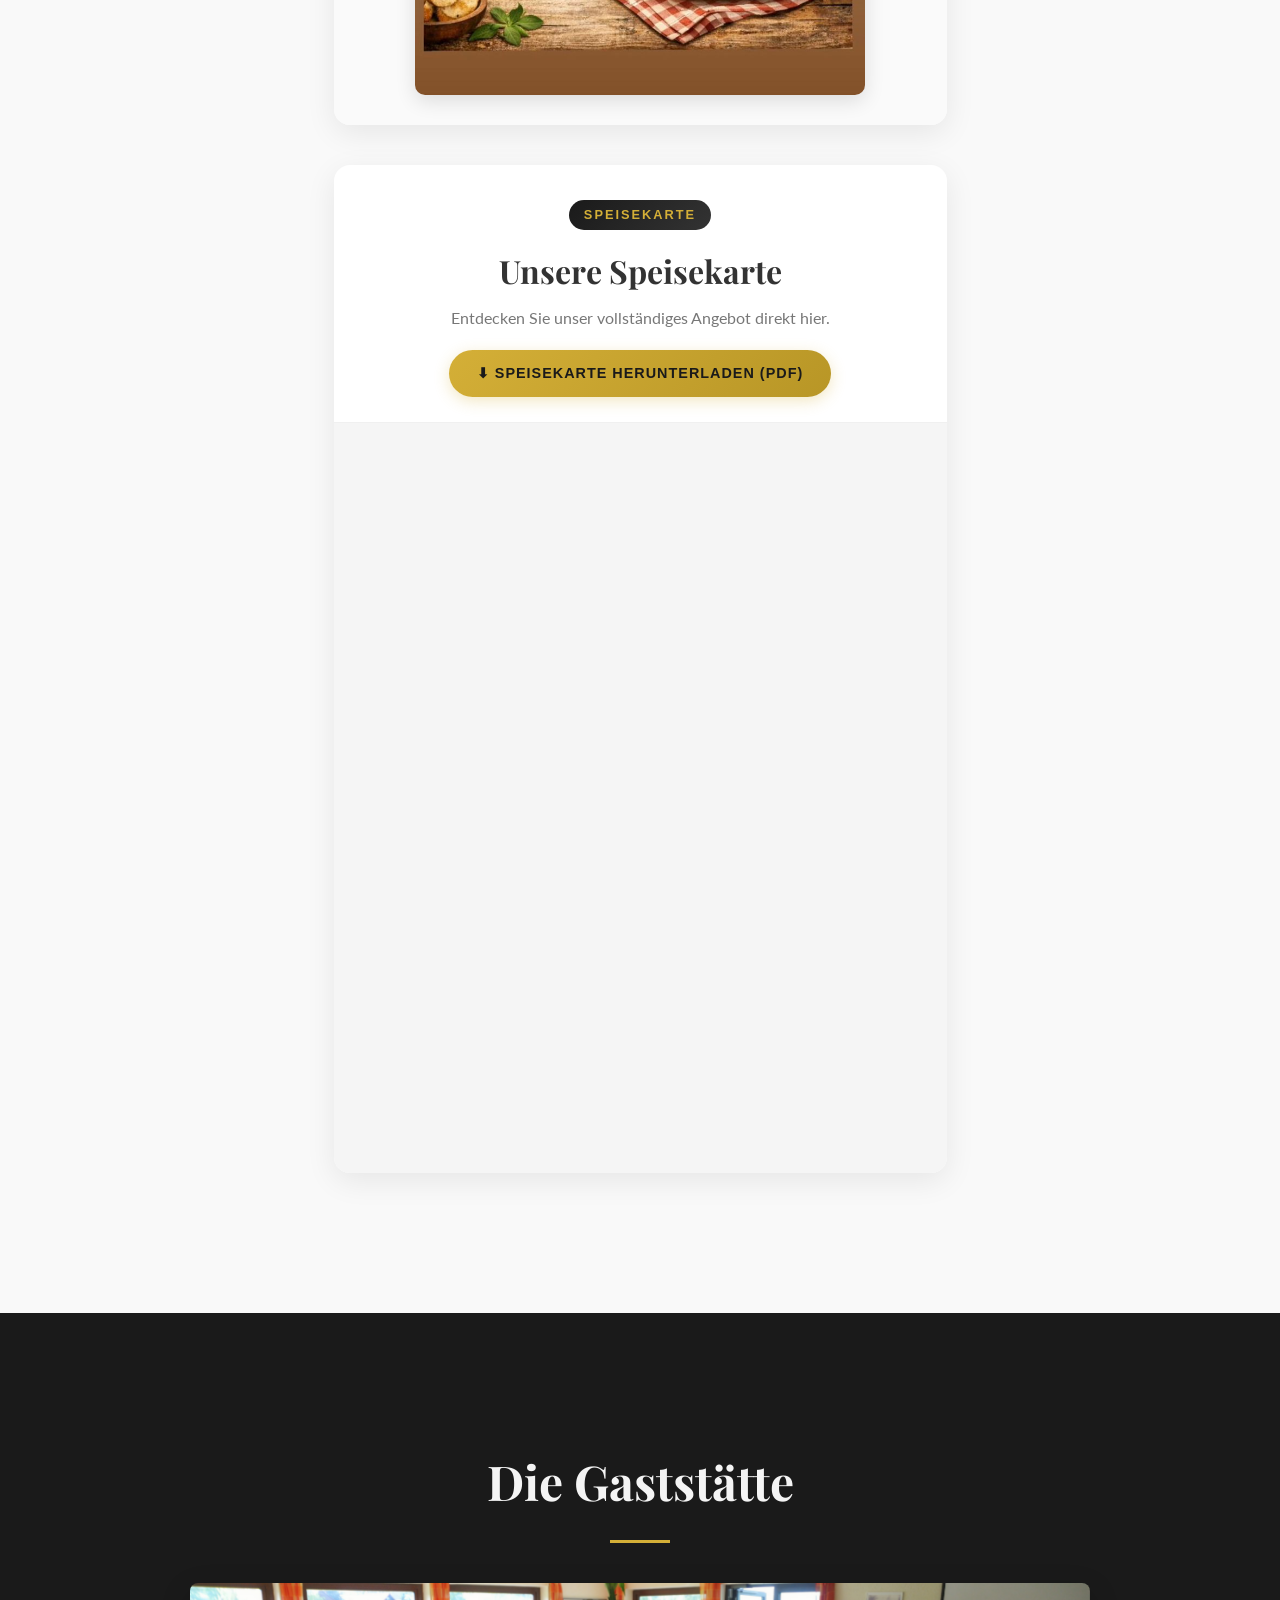
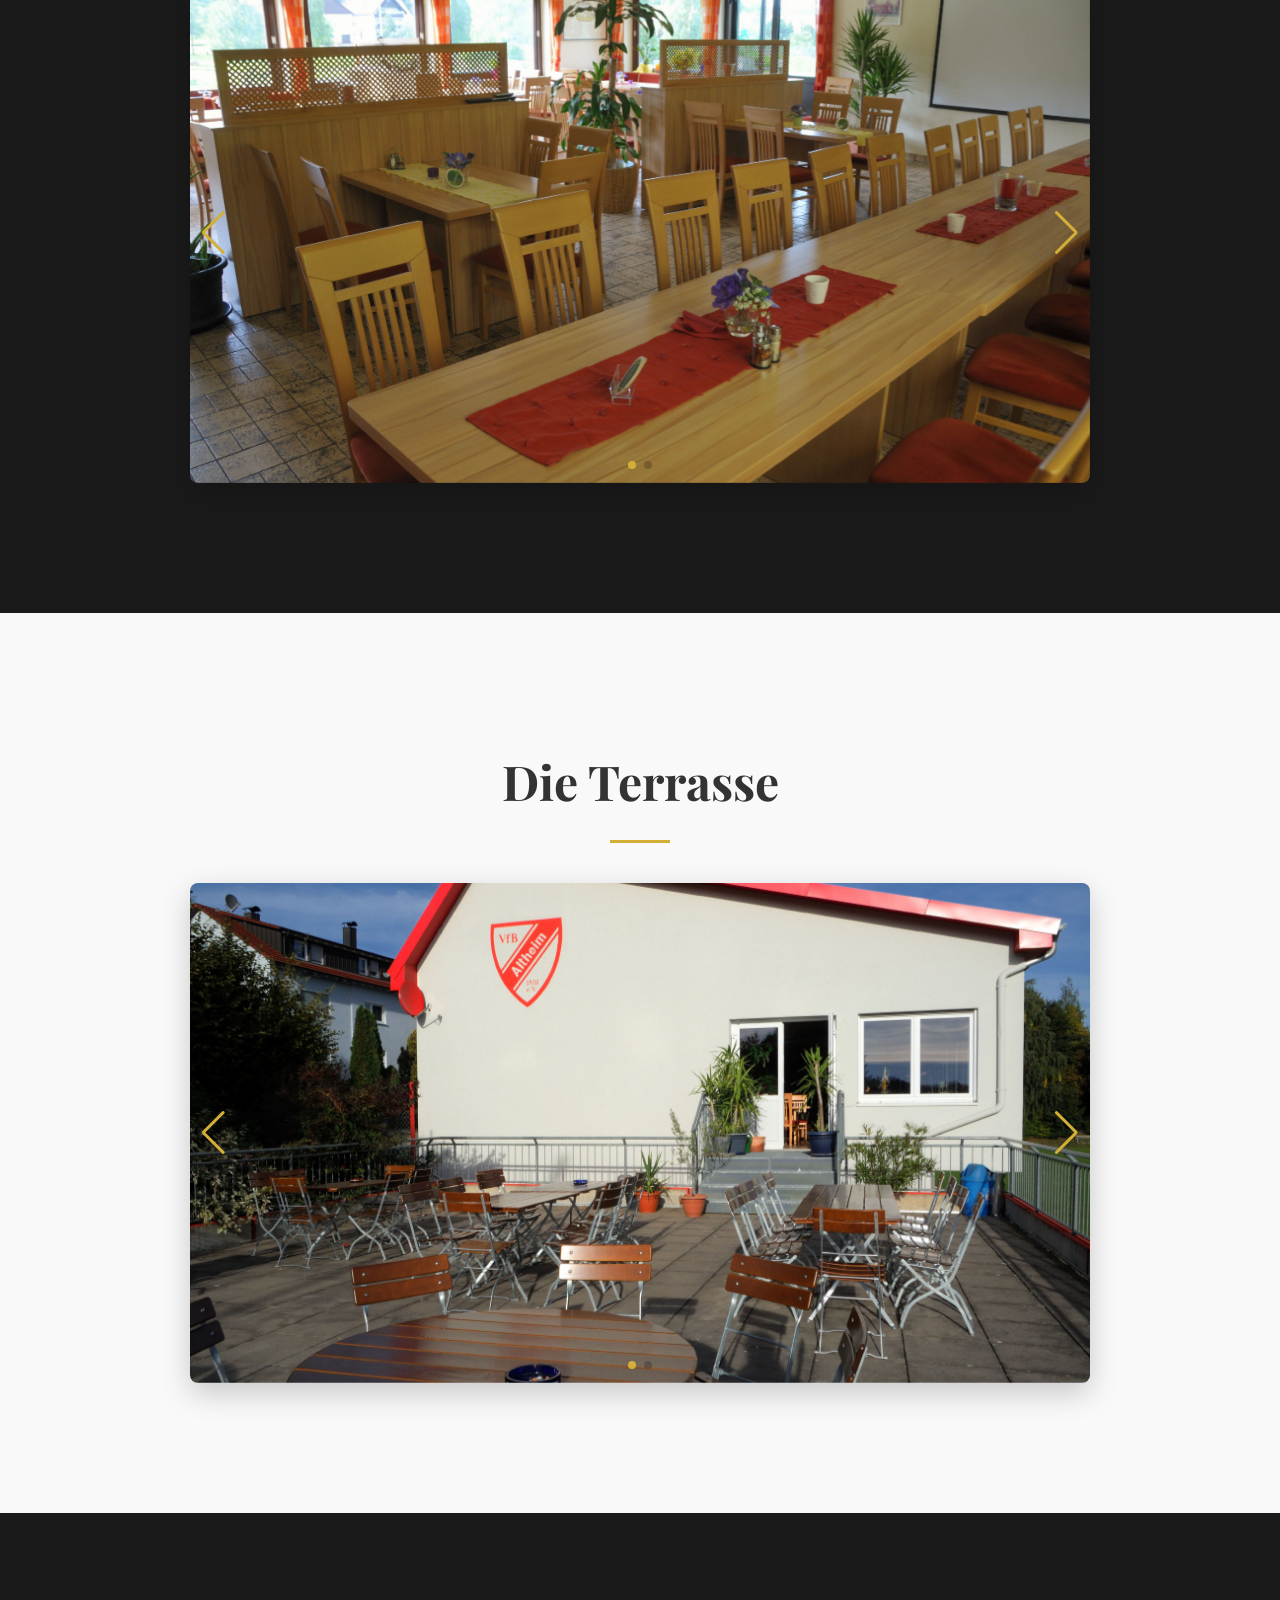
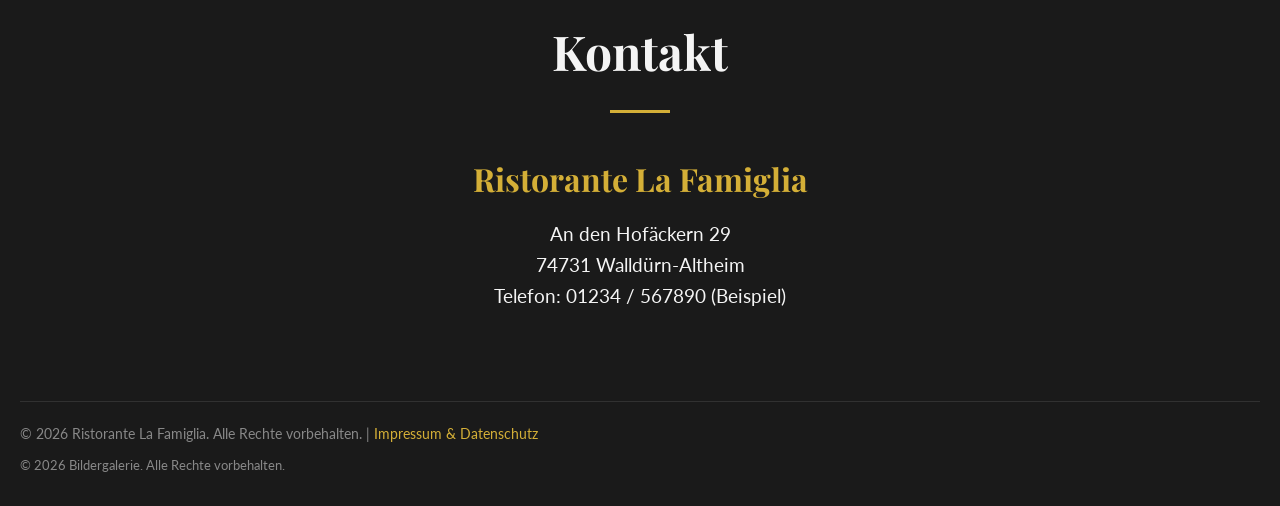
==== commit 13de163e: "Add files via upload" ====
--- a/index.html
+++ b/index.html
@@ -1,4 +1,4 @@
-<!DOCTYPE html>
+﻿<!DOCTYPE html>
 <html lang="de">
 
 <head>
@@ -78,28 +78,64 @@
                     <li><span>Donnerstag</span> <span>17:00 – 22:00 Uhr</span></li>
                     <li><span>Freitag</span> <span>17:00 – 22:00 Uhr</span></li>
                     <li><span>Samstag</span> <span>17:00 – 22:00 Uhr</span></li>
-                    <li><span>Sonntag</span> <span>11:00 – 14:00 Uhr & 17:00 – 22:00 Uhr</span></li>
+                    <li class="sunday-entry">
+                        <span>Sonntag</span>
+                        <span class="sunday-times">
+                            <span>11:00 – 14:00 Uhr</span>
+                            <span>&amp; 17:00 – 22:00 Uhr</span>
+                        </span>
+                    </li>
                 </ul>
+            </div>
+
+            <!-- Abholservice Box -->
+            <div class="abholservice-box">
+                <div class="abholservice-icon">🛍️</div>
+                <div class="abholservice-text">
+                    <strong>Abholservice</strong>
+                    <p>Bestelle deine Wunschessen bequem zum Abholen! Ruf einfach an unter:
+                        <a href="tel:06285929540" class="abholservice-phone">06285 / 929540</a>
+                        und wir bereiten deine Bestellung für dich vor.
+                    </p>
+                </div>
             </div>
         </div>
     </section>
 
     <!-- Speisekarte Section -->
     <section id="speisekarte" class="section light-section">
-        <div class="container">
-            <h2>Speisekarte & Wochenkarte</h2>
+        <div class="container speisekarte-container">
+            <h2>Speisekarte &amp; Wochenkarte</h2>
             <div class="decor-line"></div>
             <p class="subtitle">Entdecken Sie unsere aktuellen Angebote und Gerichte.</p>
 
-            <div class="wochenkarte-container" style="text-align: center; margin-bottom: 40px;">
-                <h3>Aktuelle Wochenkarte</h3>
-                <img src="assets/Wochenkarte_0202-08022026-828x1536.jpeg" alt="Wochenkarte"
-                    style="max-width: 100%; height: auto; border-radius: 8px; box-shadow: 0 4px 15px rgba(0,0,0,0.1); margin-top: 20px;">
-            </div>
-
-            <div class="pdf-download">
-                <a href="assets/Speissekarte_2025.pdf" class="btn primary-btn" target="_blank">Unsere Speisekarte als
-                    PDF ansehen</a>
+            <!-- Wochenkarte - modernes Card-Layout -->
+            <div class="wochenkarte-section">
+                <div class="wochenkarte-header">
+                    <span class="wochenkarte-badge">Aktuell</span>
+                    <h3>Wochenkarte</h3>
+                    <p class="wochenkarte-subtext">Unsere aktuellen Gerichte der Woche &ndash; t&auml;glich frisch zubereitet.</p>
+                </div>
+                <div class="wochenkarte-image-wrap">
+                    <img src="assets/Wochenkarte_0202-08022026-828x1536.jpeg" alt="Aktuelle Wochenkarte" class="wochenkarte-img">
+                </div>
+            </div>
+
+            <!-- Speisekarte - direkt anzeigen + Download -->
+            <div class="speisekarte-section">
+                <div class="speisekarte-header">
+                    <span class="wochenkarte-badge speisekarte-badge">Speisekarte</span>
+                    <h3>Unsere Speisekarte</h3>
+                    <p class="wochenkarte-subtext">Entdecken Sie unser vollst&auml;ndiges Angebot direkt hier.</p>
+                    <a href="assets/Speissekarte_2025.pdf" download class="btn download-btn">&#11015; Speisekarte herunterladen (PDF)</a>
+                </div>
+                <div class="pdf-embed-wrap">
+                    <iframe src="assets/Speissekarte_2025.pdf" class="pdf-embed" title="Speisekarte La Famiglia">
+                        <p>Ihr Browser unterst&uuml;tzt keine PDF-Vorschau.
+                           <a href="assets/Speissekarte_2025.pdf" target="_blank">Hier klicken zum &Ouml;ffnen.</a>
+                        </p>
+                    </iframe>
+                </div>
             </div>
         </div>
     </section>
@@ -157,7 +193,7 @@
                 <h3>Ristorante La Famiglia</h3>
                 <p>An den Hofäckern 29</p>
                 <p>74731 Walldürn-Altheim</p>
-                <p class="phone-number">Telefon: 06285 / 929540</p>
+                <p class="phone-number">Telefon: 01234 / 567890 (Beispiel)</p>
             </div>
         </div>
         <div class="footer-bottom">
@@ -173,5 +209,4 @@
     <script src="app.js"></script>
 </body>
 
-
-</html>
+</html>
--- a/style.css
+++ b/style.css
@@ -1,6 +1,7 @@
 /* RESET & VARIABLES */
 :root {
-    --primary-color: #d4af37; /* Gold / Brass */
+    --primary-color: #d4af37;
+    /* Gold / Brass */
     --primary-color-hover: #b89626;
     --dark-bg: #1a1a1a;
     --darker-bg: #111111;
@@ -30,7 +31,12 @@
     overflow-x: hidden;
 }
 
-h1, h2, h3, h4, h5, h6 {
+h1,
+h2,
+h3,
+h4,
+h5,
+h6 {
     font-family: var(--font-heading);
     font-weight: 700;
 }
@@ -183,7 +189,8 @@
     left: 0;
     width: 100%;
     height: 100%;
-    background: rgba(0, 0, 0, 0.5); /* Dark overlay for text readability */
+    background: rgba(0, 0, 0, 0.5);
+    /* Dark overlay for text readability */
 }
 
 .hero-content {
@@ -198,7 +205,7 @@
     font-size: 4rem;
     margin-bottom: 20px;
     color: #fff;
-    text-shadow: 2px 2px 5px rgba(0,0,0,0.7);
+    text-shadow: 2px 2px 5px rgba(0, 0, 0, 0.7);
 }
 
 .hero-content p {
@@ -208,9 +215,11 @@
 }
 
 /* Swiper Controls Customization */
-.swiper-button-next, .swiper-button-prev {
+.swiper-button-next,
+.swiper-button-prev {
     color: var(--primary-color) !important;
 }
+
 .swiper-pagination-bullet-active {
     background: var(--primary-color) !important;
 }
@@ -321,7 +330,7 @@
     height: 500px;
     margin: 0 auto;
     border-radius: 8px;
-    box-shadow: 0 10px 30px rgba(0,0,0,0.2);
+    box-shadow: 0 10px 30px rgba(0, 0, 0, 0.2);
 }
 
 .gallerySwiper .swiper-slide {
@@ -365,7 +374,8 @@
 /* MEDIA QUERIES */
 @media screen and (max-width: 768px) {
     .nav-links {
-        display: none; /* Hide default on mobile */
+        display: none;
+        /* Hide default on mobile */
         flex-direction: column;
         width: 100%;
         position: absolute;
@@ -395,8 +405,208 @@
     .hours-list {
         font-size: 1rem;
     }
-    
+
     .gallerySwiper {
         height: 300px;
     }
 }
+
+/* SONNTAG - Zeiten Umbruch */
+.sunday-entry {
+    align-items: flex-start !important;
+}
+
+.sunday-times {
+    display: flex;
+    flex-direction: column;
+    align-items: flex-end;
+    gap: 4px;
+    text-align: right;
+}
+
+/* ABHOLSERVICE BOX */
+.abholservice-box {
+    display: flex;
+    align-items: flex-start;
+    gap: 20px;
+    background: linear-gradient(135deg, rgba(212, 175, 55, 0.15), rgba(212, 175, 55, 0.05));
+    border: 1px solid rgba(212, 175, 55, 0.4);
+    border-radius: 12px;
+    padding: 25px 30px;
+    margin-top: 50px;
+    max-width: 650px;
+    margin-left: auto;
+    margin-right: auto;
+    text-align: left;
+}
+
+.abholservice-icon {
+    font-size: 2.2rem;
+    flex-shrink: 0;
+    line-height: 1;
+}
+
+.abholservice-text strong {
+    display: block;
+    font-size: 1.2rem;
+    color: var(--primary-color);
+    margin-bottom: 8px;
+    font-family: var(--font-heading);
+    letter-spacing: 0.5px;
+}
+
+.abholservice-text p {
+    font-size: 1rem;
+    color: var(--text-light);
+    line-height: 1.6;
+    margin: 0;
+}
+
+.abholservice-phone {
+    font-weight: 700;
+    color: var(--primary-color);
+    text-decoration: underline;
+    text-decoration-color: rgba(212, 175, 55, 0.4);
+    text-underline-offset: 3px;
+    transition: color 0.3s;
+    white-space: nowrap;
+}
+
+.abholservice-phone:hover {
+    color: #fff;
+}
+
+/* SPEISEKARTE SECTION - Modernes Layout */
+.speisekarte-container {
+    max-width: 900px;
+}
+
+.wochenkarte-section,
+.speisekarte-section {
+    background: #fff;
+    border-radius: 16px;
+    box-shadow: 0 8px 30px rgba(0, 0, 0, 0.08);
+    overflow: hidden;
+    margin-bottom: 40px;
+}
+
+.wochenkarte-header,
+.speisekarte-header {
+    padding: 35px 40px 25px;
+    border-bottom: 1px solid #f0f0f0;
+    text-align: center;
+}
+
+.wochenkarte-badge {
+    display: inline-block;
+    background: linear-gradient(135deg, var(--primary-color), #b89626);
+    color: #1a1a1a;
+    font-size: 0.8rem;
+    font-weight: 700;
+    text-transform: uppercase;
+    letter-spacing: 2px;
+    padding: 5px 15px;
+    border-radius: 50px;
+    margin-bottom: 15px;
+}
+
+.speisekarte-badge {
+    background: linear-gradient(135deg, #1a1a1a, #333);
+    color: var(--primary-color);
+}
+
+.wochenkarte-header h3,
+.speisekarte-header h3 {
+    font-size: 2rem;
+    color: var(--text-dark);
+    margin-bottom: 8px;
+}
+
+.wochenkarte-subtext {
+    color: #777;
+    font-size: 1rem;
+    margin-bottom: 20px;
+}
+
+.wochenkarte-image-wrap {
+    padding: 30px;
+    display: flex;
+    justify-content: center;
+    background: #fafafa;
+}
+
+.wochenkarte-img {
+    max-width: 450px;
+    width: 100%;
+    height: auto;
+    border-radius: 10px;
+    box-shadow: 0 6px 20px rgba(0, 0, 0, 0.12);
+    transition: transform 0.3s ease;
+}
+
+.wochenkarte-img:hover {
+    transform: scale(1.01);
+}
+
+/* Download Button */
+.download-btn {
+    display: inline-flex;
+    align-items: center;
+    gap: 8px;
+    background: linear-gradient(135deg, var(--primary-color), #b89626);
+    color: #1a1a1a;
+    border: none;
+    padding: 12px 28px;
+    border-radius: 50px;
+    font-size: 0.9rem;
+    font-weight: 700;
+    text-transform: uppercase;
+    letter-spacing: 1px;
+    cursor: pointer;
+    transition: all 0.3s ease;
+    text-decoration: none;
+    box-shadow: 0 4px 15px rgba(212, 175, 55, 0.3);
+}
+
+.download-btn:hover {
+    transform: translateY(-2px);
+    box-shadow: 0 8px 25px rgba(212, 175, 55, 0.4);
+    background: linear-gradient(135deg, #e0c050, var(--primary-color));
+}
+
+/* PDF Embed */
+.pdf-embed-wrap {
+    padding: 0;
+    background: #f5f5f5;
+}
+
+.pdf-embed {
+    width: 100%;
+    height: 750px;
+    border: none;
+    display: block;
+}
+
+@media screen and (max-width: 768px) {
+    .abholservice-box {
+        flex-direction: column;
+        padding: 20px;
+    }
+
+    .wochenkarte-header,
+    .speisekarte-header {
+        padding: 25px 20px 20px;
+    }
+
+    .wochenkarte-image-wrap {
+        padding: 20px;
+    }
+
+    .pdf-embed {
+        height: 500px;
+    }
+
+    .sunday-times {
+        align-items: flex-end;
+    }
+}
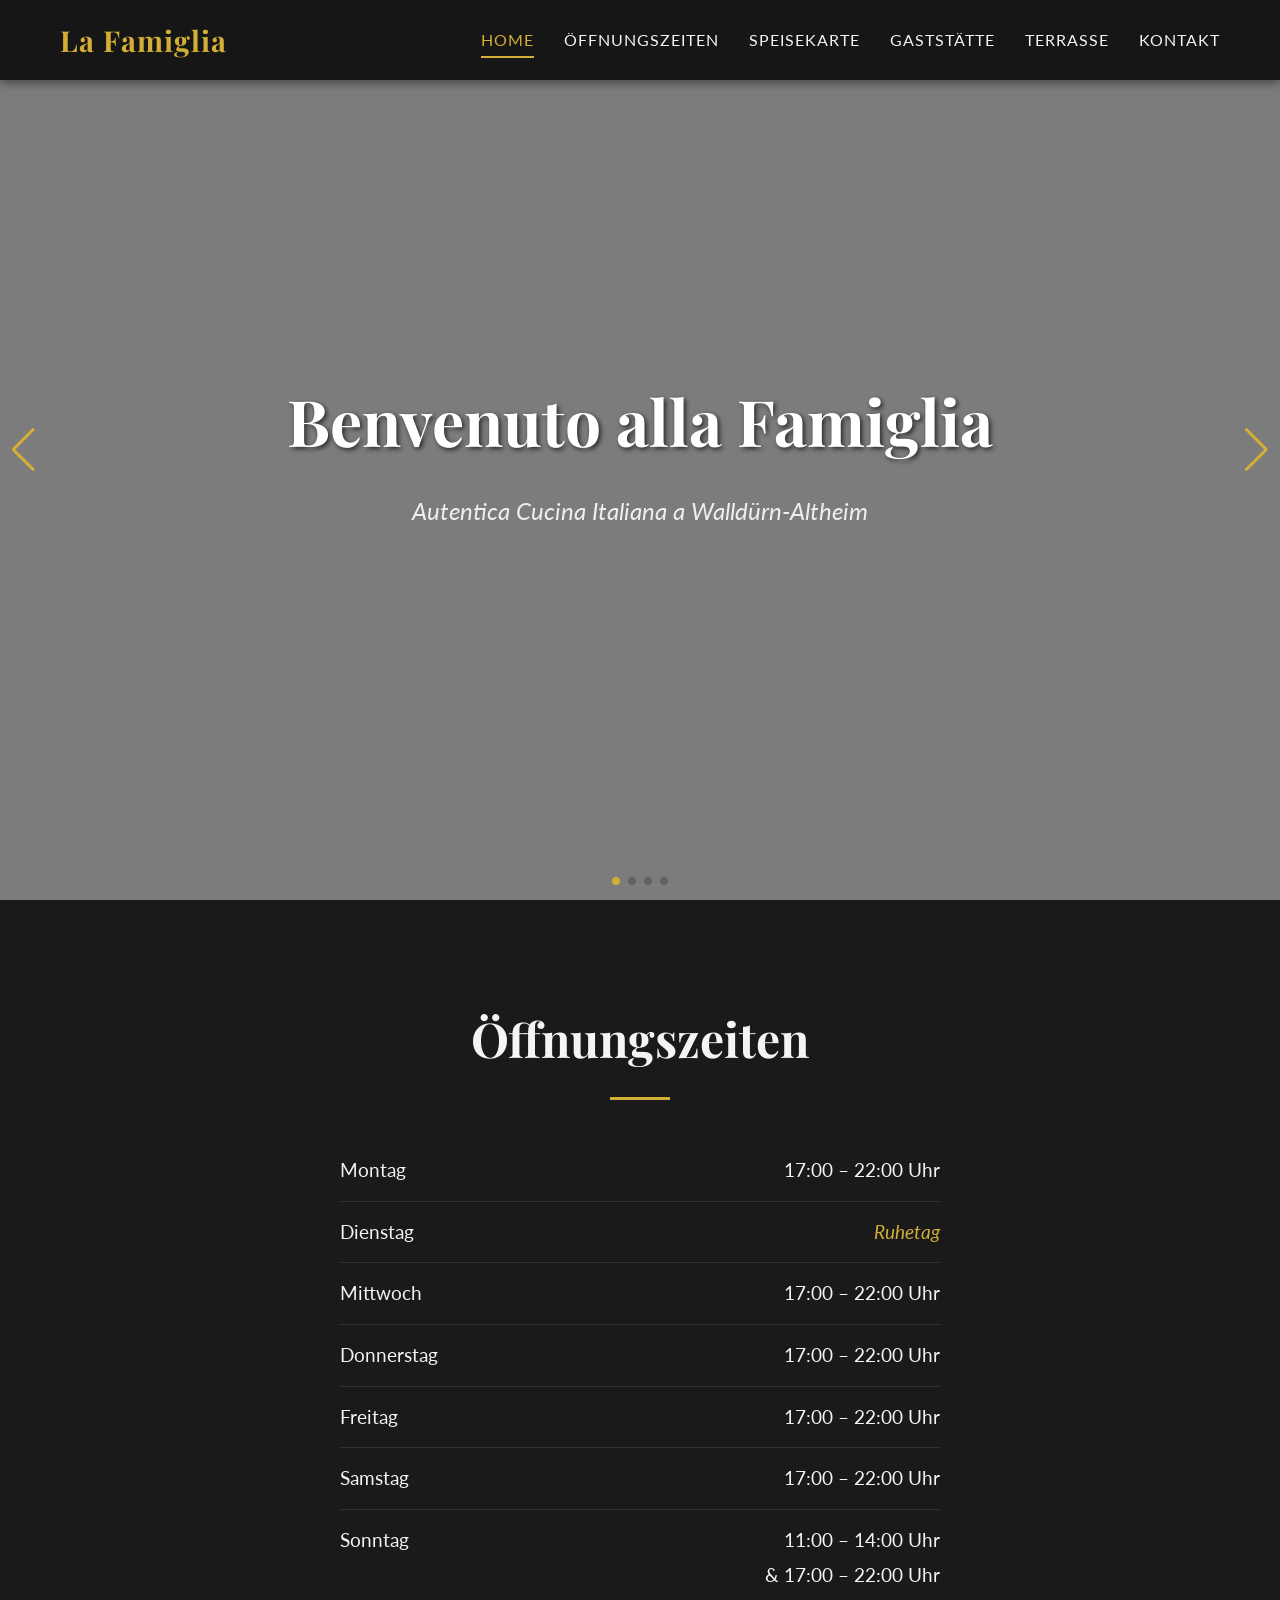
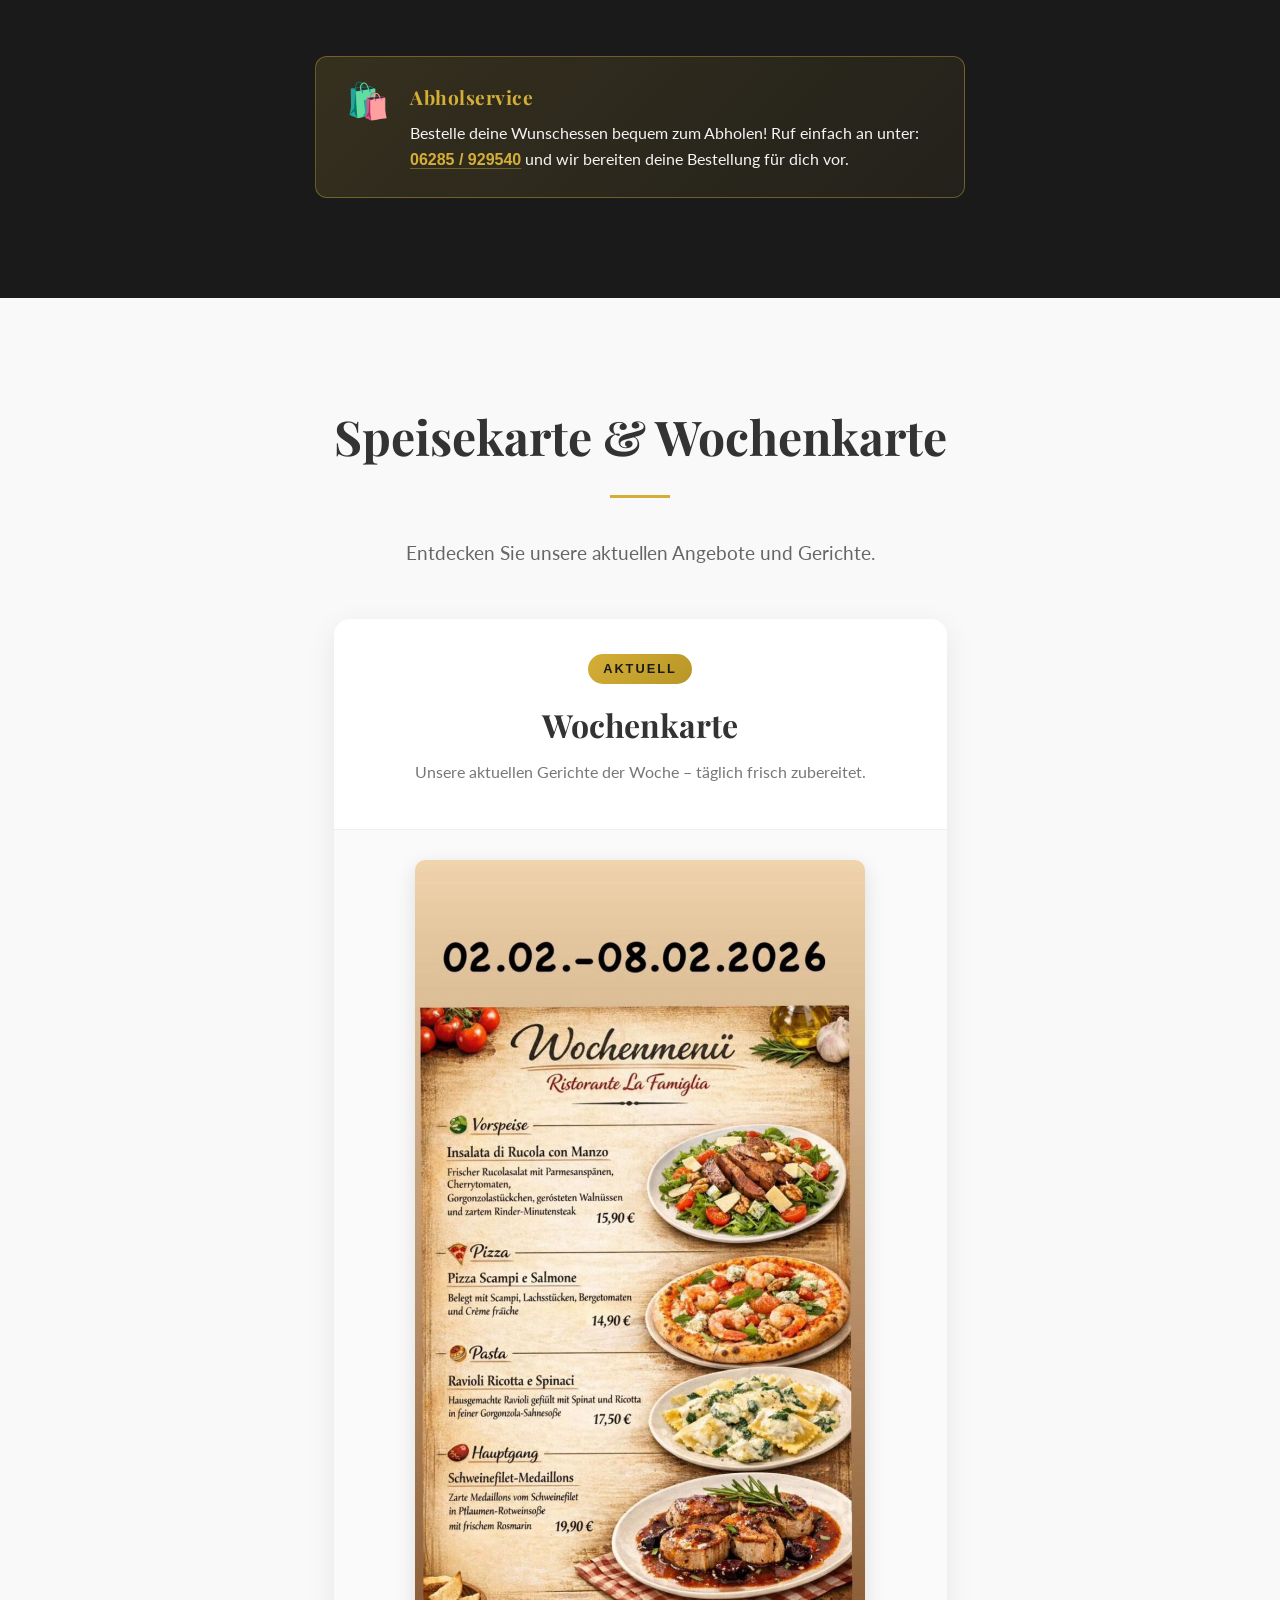
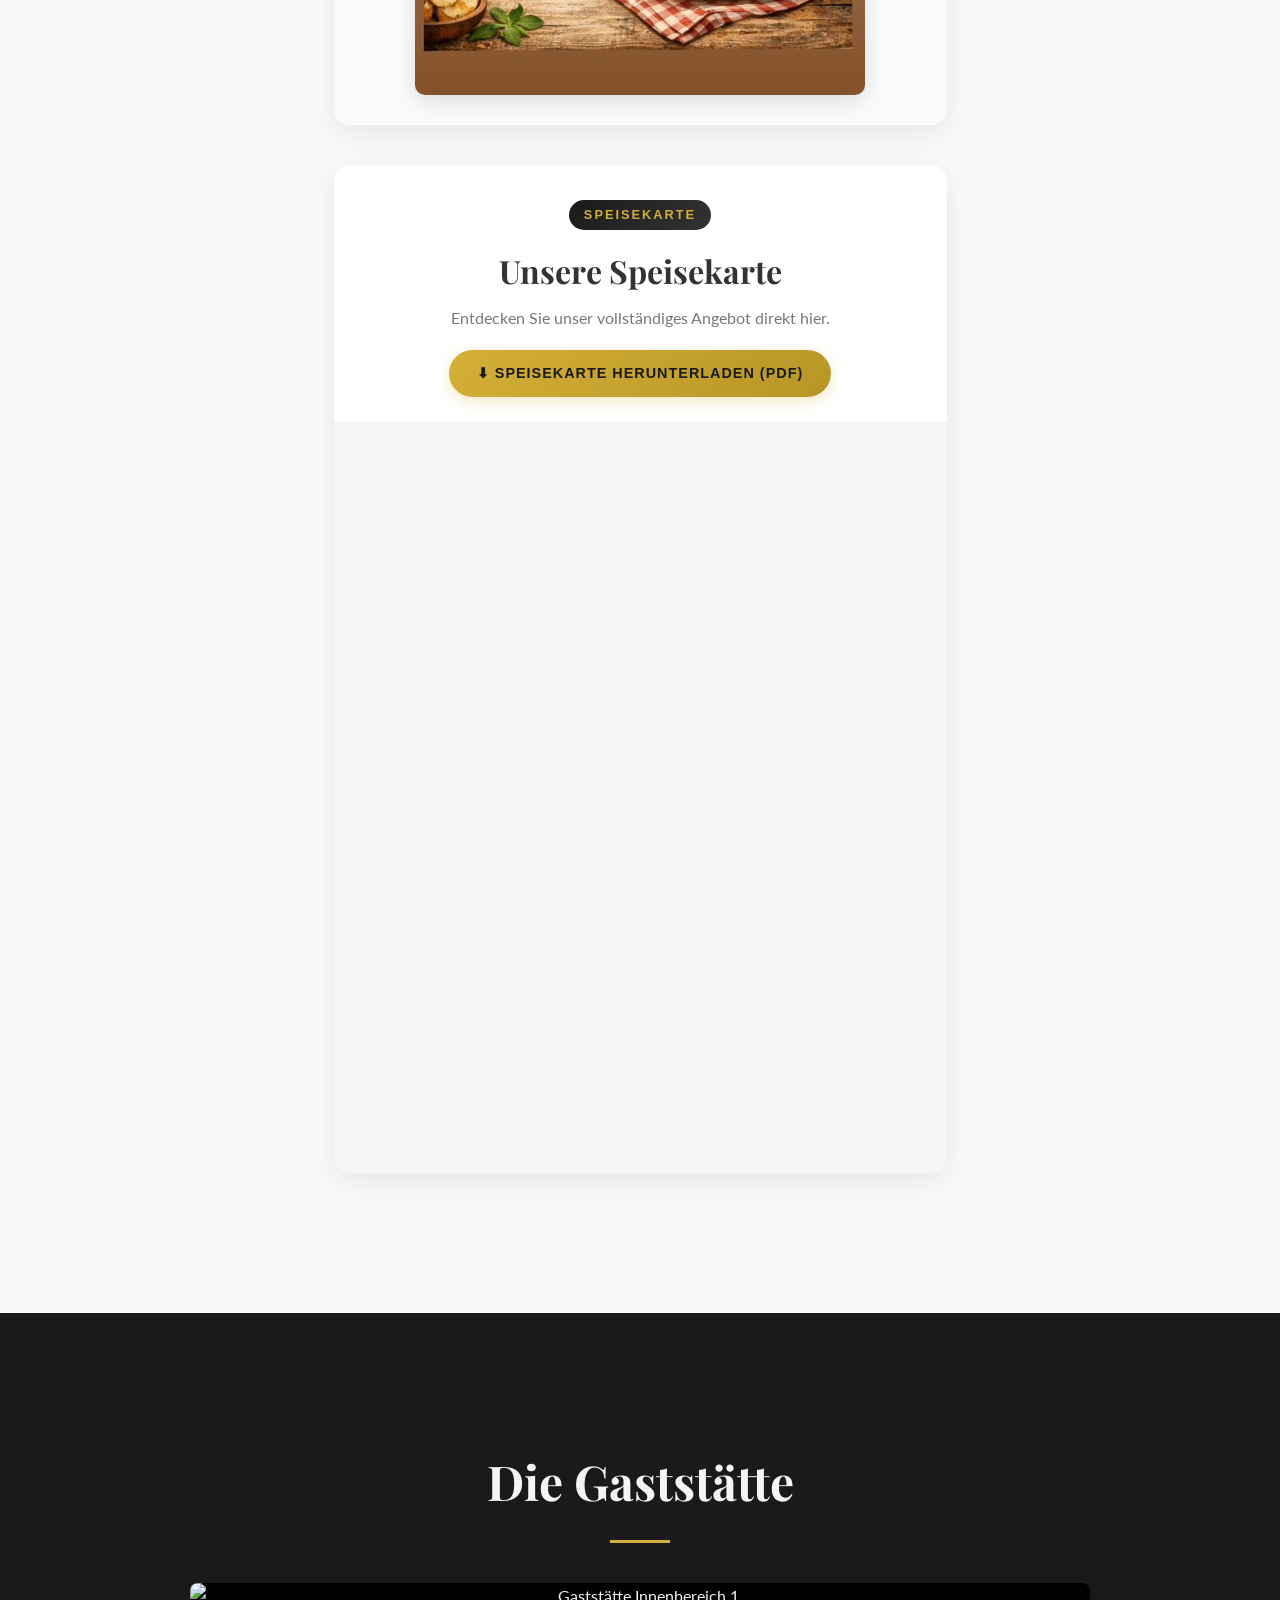
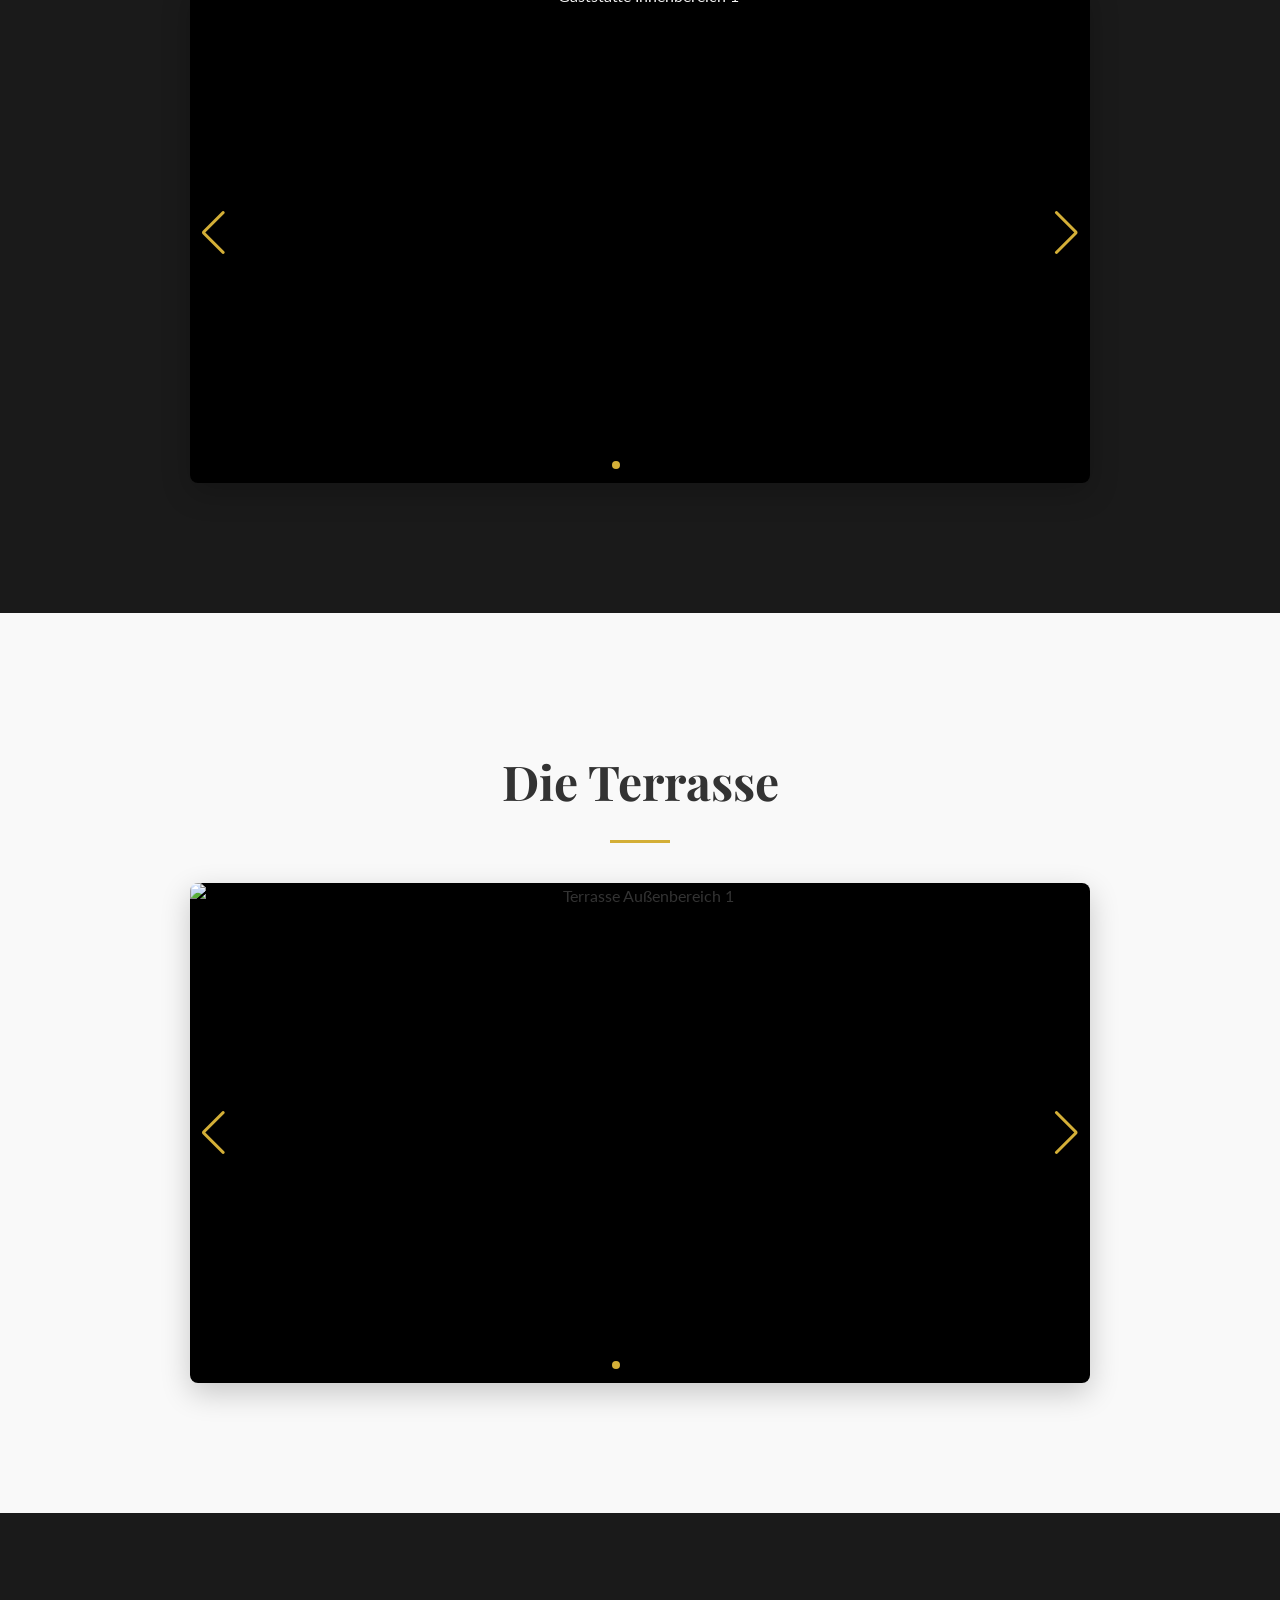
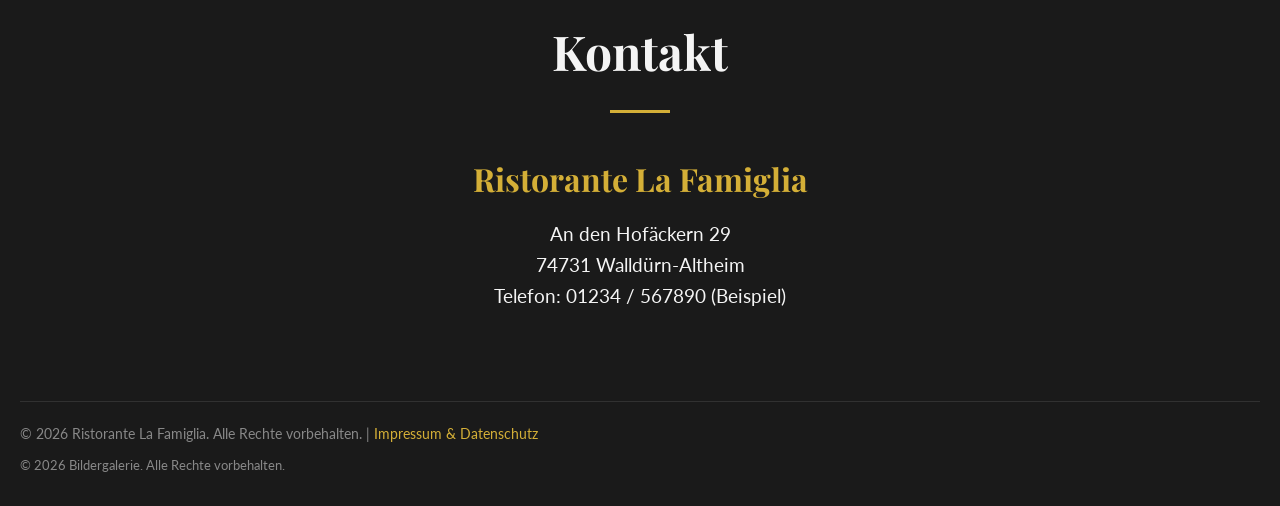
==== commit b0ecc029: "Add files via upload" ====
--- a/index.html
+++ b/index.html
@@ -42,18 +42,32 @@
         <!-- Swiper -->
         <div class="swiper heroSwiper">
             <div class="swiper-wrapper">
-                <div class="swiper-slide" style="background-image: url('assets/Clubheim_von_aussen.jpg');">
+                <div class="swiper-slide" style="background-image: url('assets/Home_1.jpg');">
                     <div class="overlay"></div>
                     <div class="hero-content">
                         <h1>Benvenuto alla Famiglia</h1>
                         <p>Autentica Cucina Italiana a Walldürn-Altheim</p>
                     </div>
                 </div>
-                <div class="swiper-slide" style="background-image: url('assets/VfB-Clubheim_Gastraum_01.jpg');">
+                <div class="swiper-slide" style="background-image: url('assets/Home_2.jpg');">
                     <div class="overlay"></div>
                     <div class="hero-content">
                         <h1>Gemütliches Ambiente</h1>
                         <p>Genießen Sie bei uns unvergessliche Abende.</p>
+                    </div>
+                </div>
+                <div class="swiper-slide" style="background-image: url('assets/Home_3.jpg');">
+                    <div class="overlay"></div>
+                    <div class="hero-content">
+                        <h1>Herzlich Willkommen</h1>
+                        <p>Erleben Sie echte italienische Gastfreundschaft.</p>
+                    </div>
+                </div>
+                <div class="swiper-slide" style="background-image: url('assets/Home_4.jpg');">
+                    <div class="overlay"></div>
+                    <div class="hero-content">
+                        <h1>La Famiglia</h1>
+                        <p>Ihr Restaurant in Walldürn-Altheim.</p>
                     </div>
                 </div>
             </div>
@@ -114,10 +128,12 @@
                 <div class="wochenkarte-header">
                     <span class="wochenkarte-badge">Aktuell</span>
                     <h3>Wochenkarte</h3>
-                    <p class="wochenkarte-subtext">Unsere aktuellen Gerichte der Woche &ndash; t&auml;glich frisch zubereitet.</p>
+                    <p class="wochenkarte-subtext">Unsere aktuellen Gerichte der Woche &ndash; t&auml;glich frisch
+                        zubereitet.</p>
                 </div>
                 <div class="wochenkarte-image-wrap">
-                    <img src="assets/Wochenkarte_0202-08022026-828x1536.jpeg" alt="Aktuelle Wochenkarte" class="wochenkarte-img">
+                    <img src="assets/Wochenkarte_0202-08022026-828x1536.jpeg" alt="Aktuelle Wochenkarte"
+                        class="wochenkarte-img">
                 </div>
             </div>
 
@@ -127,12 +143,13 @@
                     <span class="wochenkarte-badge speisekarte-badge">Speisekarte</span>
                     <h3>Unsere Speisekarte</h3>
                     <p class="wochenkarte-subtext">Entdecken Sie unser vollst&auml;ndiges Angebot direkt hier.</p>
-                    <a href="assets/Speissekarte_2025.pdf" download class="btn download-btn">&#11015; Speisekarte herunterladen (PDF)</a>
+                    <a href="assets/Speissekarte_2025.pdf" download class="btn download-btn">&#11015; Speisekarte
+                        herunterladen (PDF)</a>
                 </div>
                 <div class="pdf-embed-wrap">
                     <iframe src="assets/Speissekarte_2025.pdf" class="pdf-embed" title="Speisekarte La Famiglia">
                         <p>Ihr Browser unterst&uuml;tzt keine PDF-Vorschau.
-                           <a href="assets/Speissekarte_2025.pdf" target="_blank">Hier klicken zum &Ouml;ffnen.</a>
+                            <a href="assets/Speissekarte_2025.pdf" target="_blank">Hier klicken zum &Ouml;ffnen.</a>
                         </p>
                     </iframe>
                 </div>
@@ -149,10 +166,16 @@
             <div class="swiper gallerySwiper">
                 <div class="swiper-wrapper">
                     <div class="swiper-slide">
-                        <img src="assets/VfB-Clubheim_Gastraum_01.jpg" alt="Gaststätte Innenbereich 1">
-                    </div>
-                    <div class="swiper-slide">
-                        <img src="assets/VfB-Cubheim-von-oben.jpg" alt="Gaststätte Übersicht">
+                        <img src="assets/Gastraum_1.jpg" alt="Gaststätte Innenbereich 1">
+                    </div>
+                    <div class="swiper-slide">
+                        <img src="assets/Gastraum_2.jpg" alt="Gaststätte Innenbereich 2">
+                    </div>
+                    <div class="swiper-slide">
+                        <img src="assets/Gastraum_3.jpg" alt="Gaststätte Innenbereich 3">
+                    </div>
+                    <div class="swiper-slide">
+                        <img src="assets/Gastraum_4.jpg" alt="Gaststätte Innenbereich 4">
                     </div>
                 </div>
                 <div class="swiper-pagination"></div>
@@ -171,10 +194,16 @@
             <div class="swiper gallerySwiper">
                 <div class="swiper-wrapper">
                     <div class="swiper-slide">
-                        <img src="assets/Clubheim_Terasse-01.jpg" alt="Terrasse Außenbereich 1">
-                    </div>
-                    <div class="swiper-slide">
-                        <img src="assets/Clubheim_Terasse_02.jpg" alt="Terrasse Außenbereich 2">
+                        <img src="assets/Terasse_1.jpg" alt="Terrasse Außenbereich 1">
+                    </div>
+                    <div class="swiper-slide">
+                        <img src="assets/Terasse_2.jpg" alt="Terrasse Außenbereich 2">
+                    </div>
+                    <div class="swiper-slide">
+                        <img src="assets/Terasse_3.jpg" alt="Terrasse Außenbereich 3">
+                    </div>
+                    <div class="swiper-slide">
+                        <img src="assets/Terasse_4.jpg" alt="Terrasse Außenbereich 4">
                     </div>
                 </div>
                 <div class="swiper-pagination"></div>
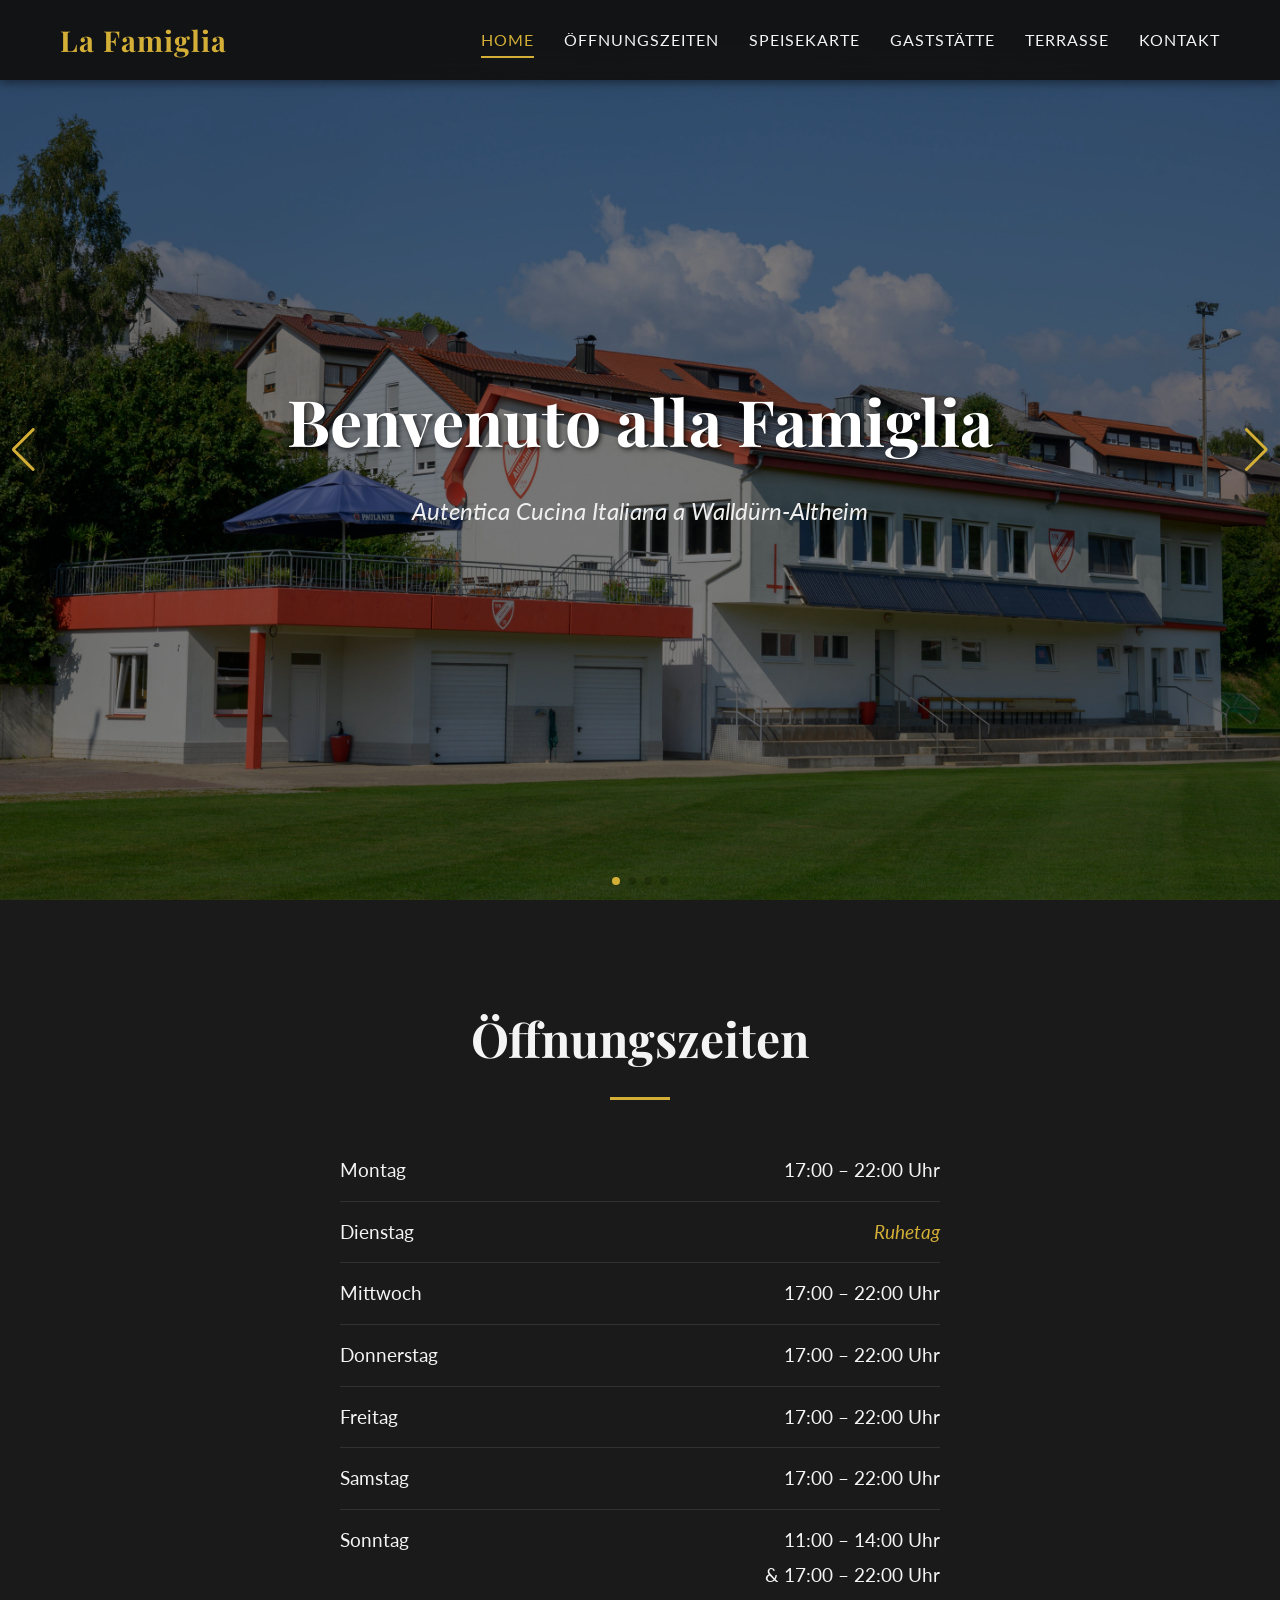
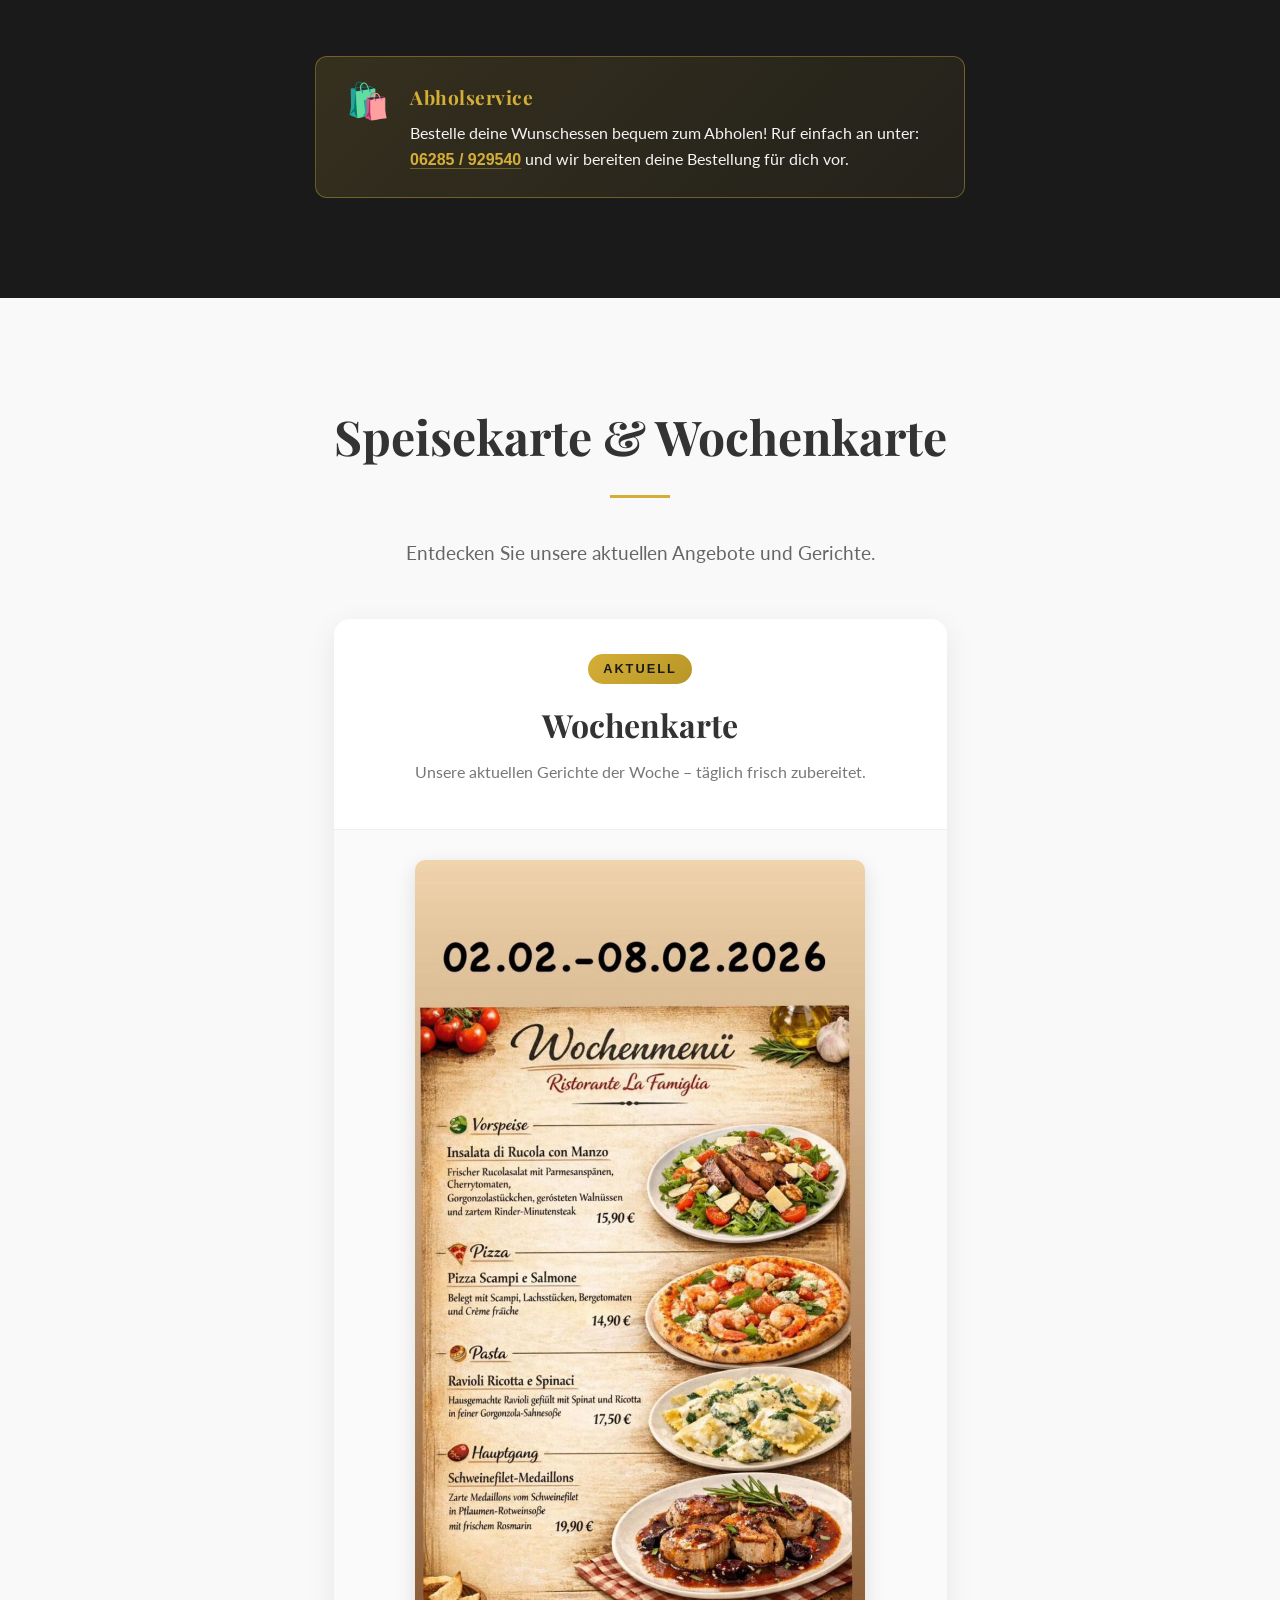
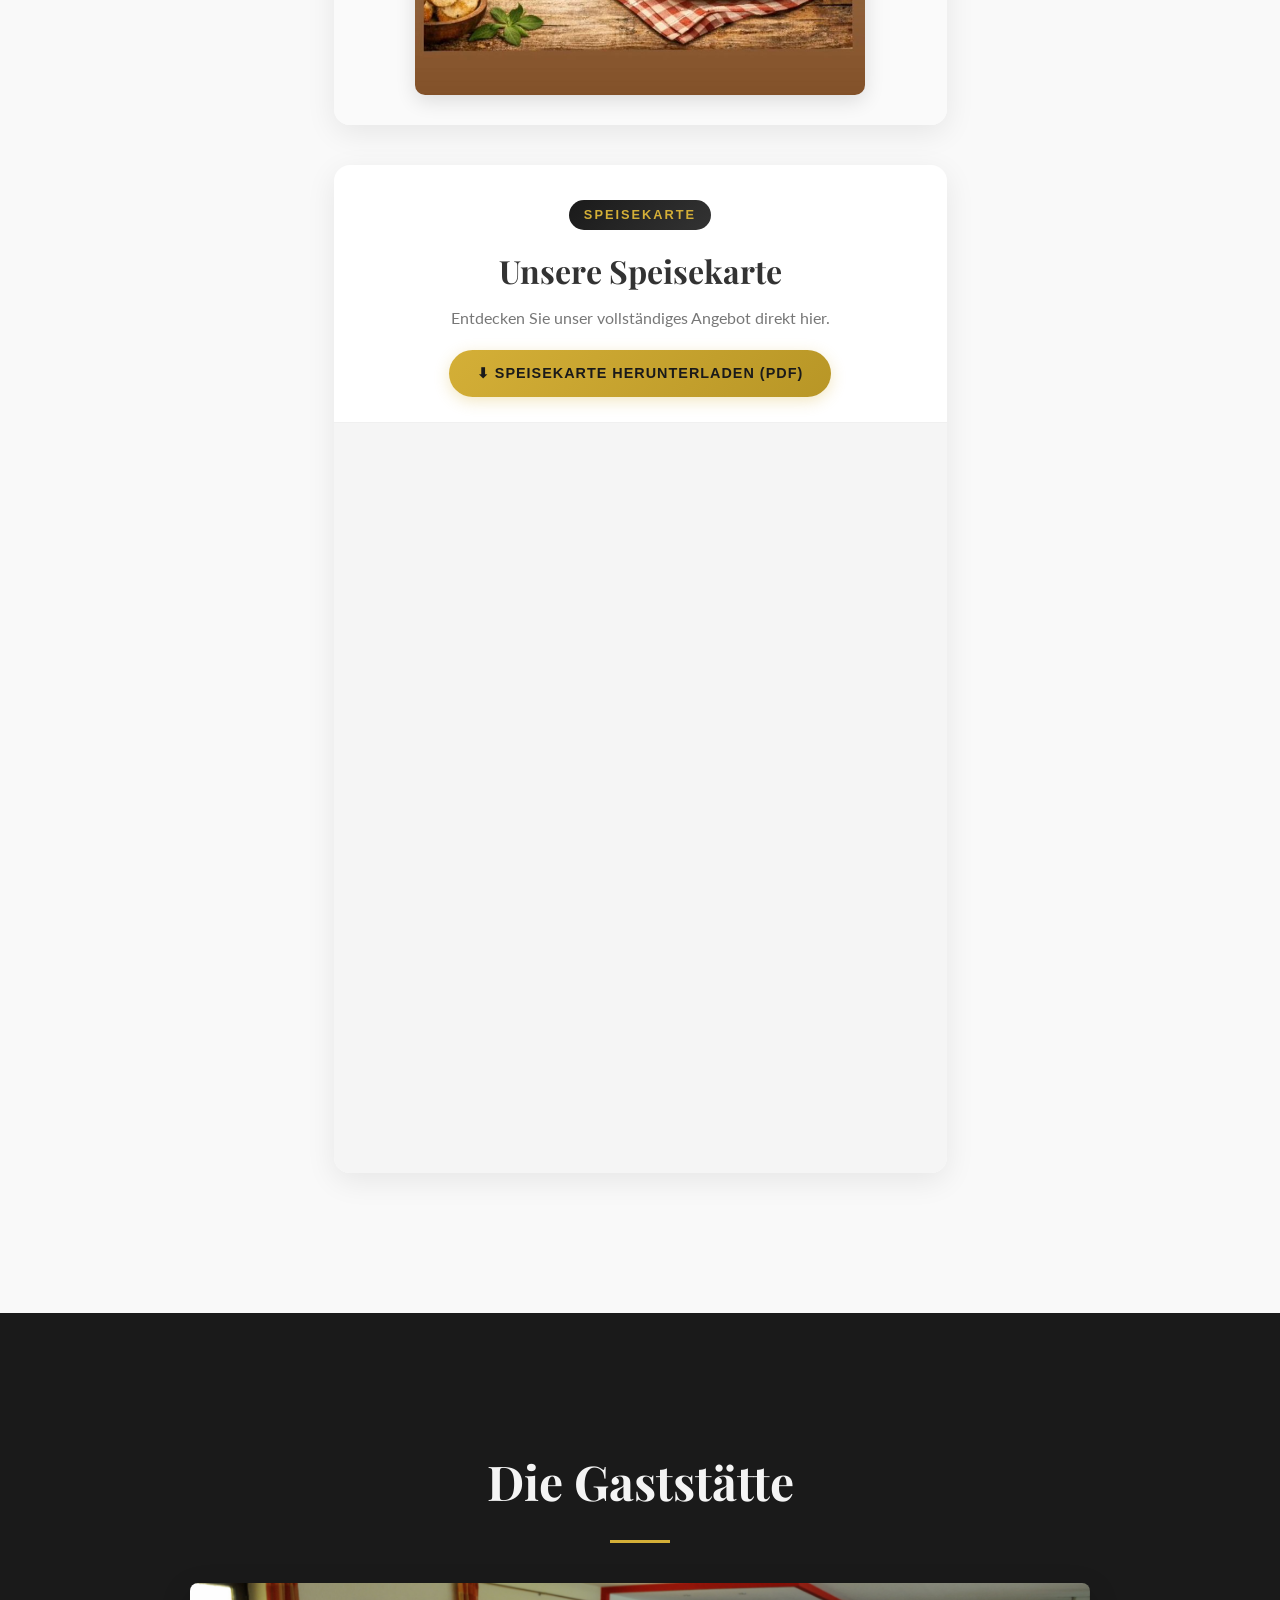
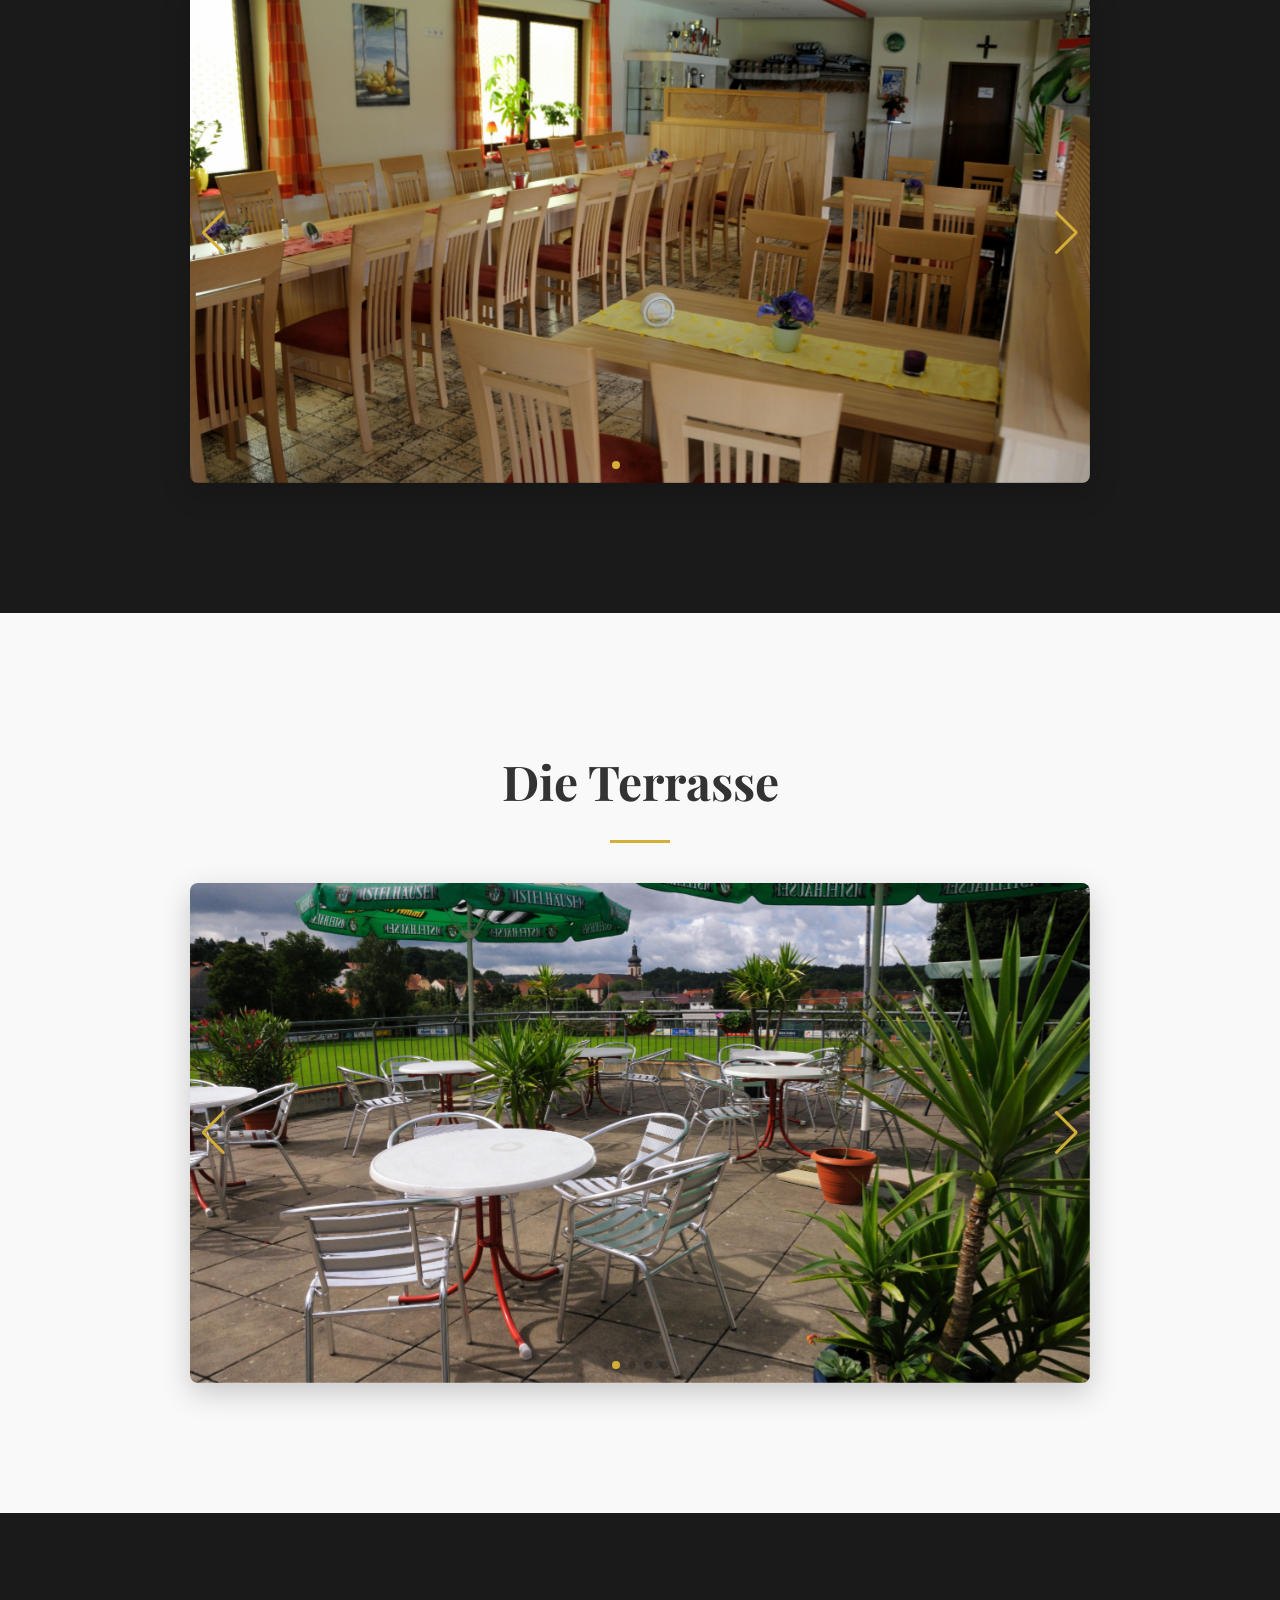
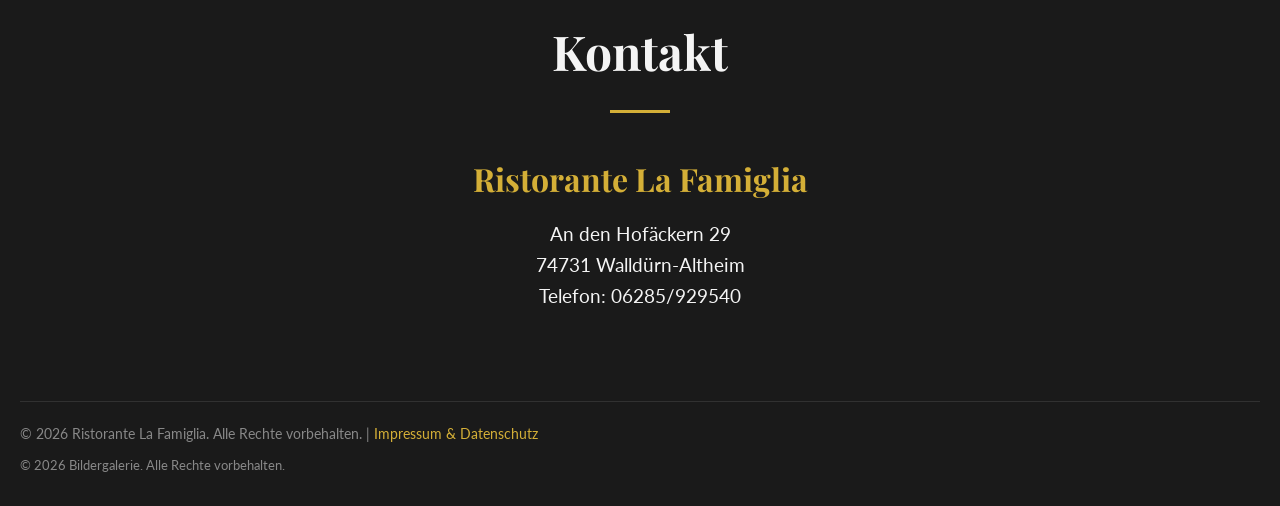
==== commit 2bb85d3f: "Add files via upload" ====
--- a/index.html
+++ b/index.html
@@ -222,7 +222,7 @@
                 <h3>Ristorante La Famiglia</h3>
                 <p>An den Hofäckern 29</p>
                 <p>74731 Walldürn-Altheim</p>
-                <p class="phone-number">Telefon: 01234 / 567890 (Beispiel)</p>
+                <p class="phone-number">Telefon: 06285/929540</p>
             </div>
         </div>
         <div class="footer-bottom">
